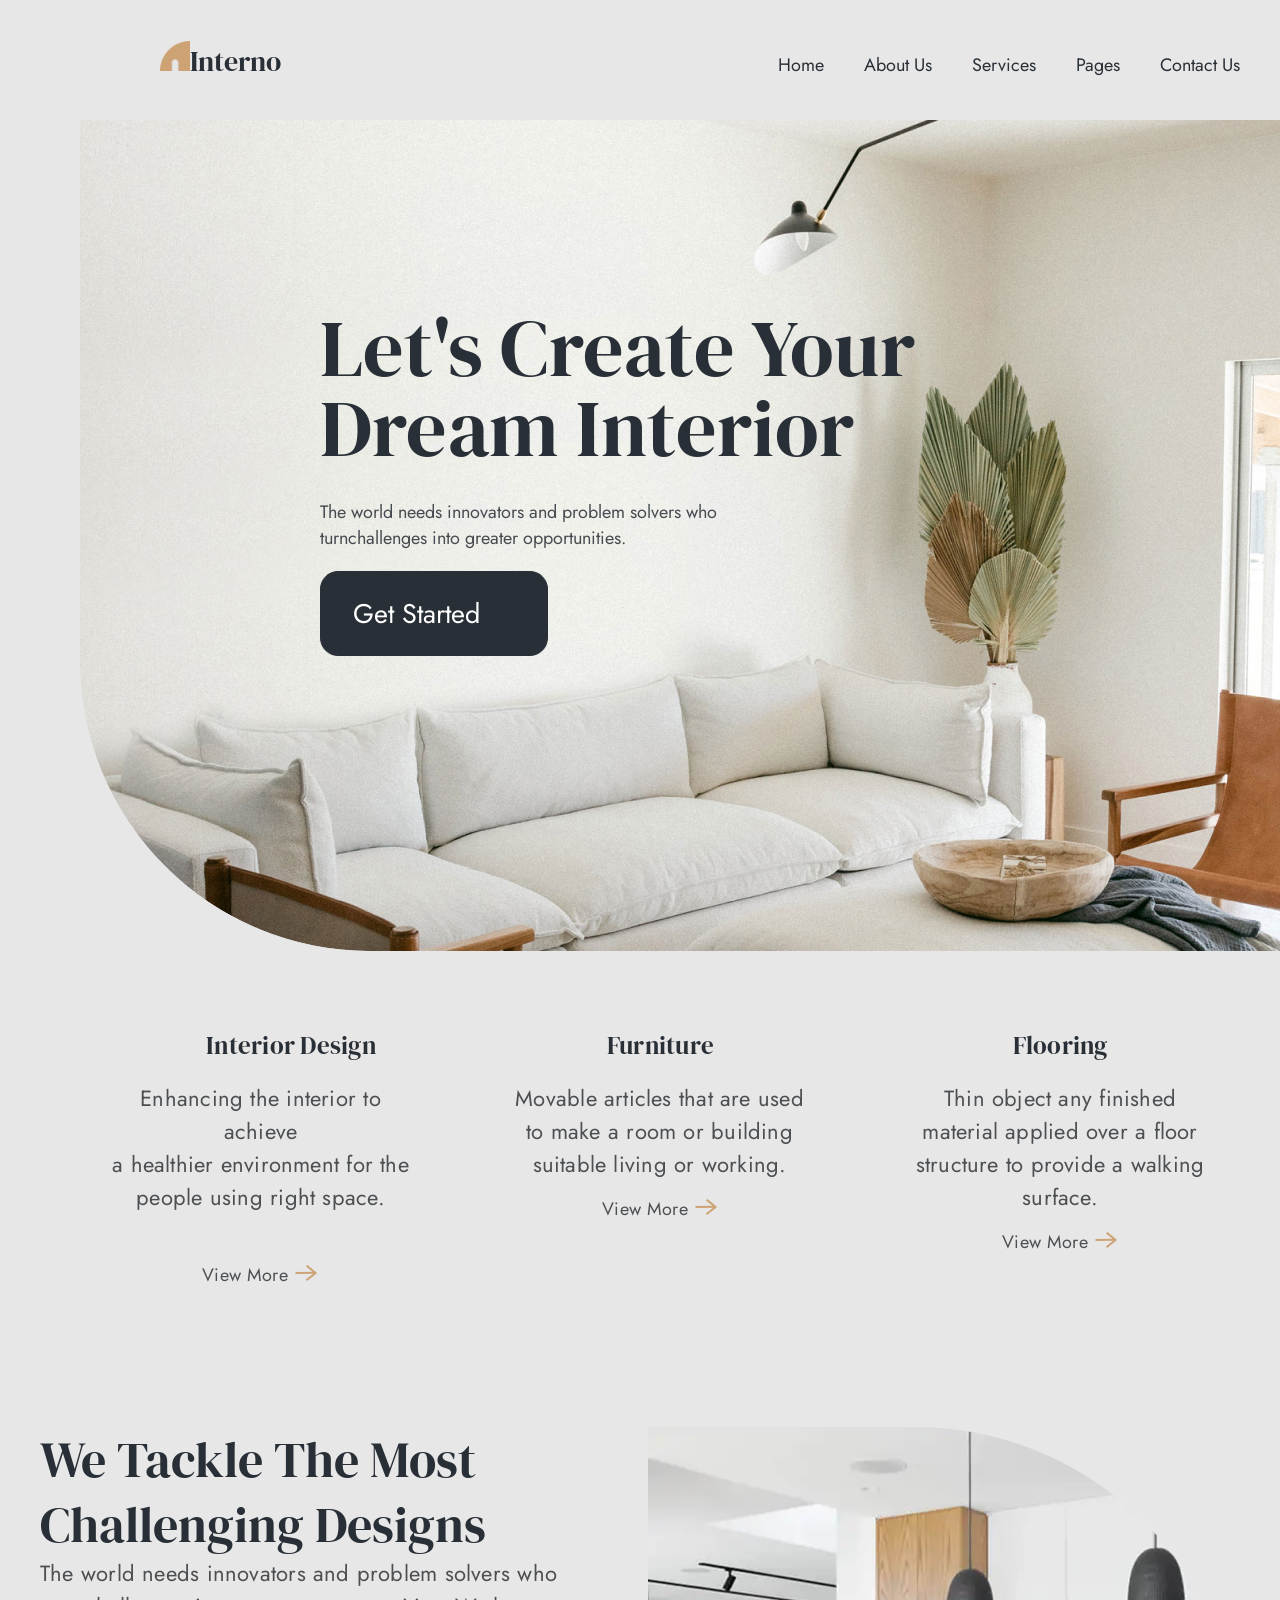
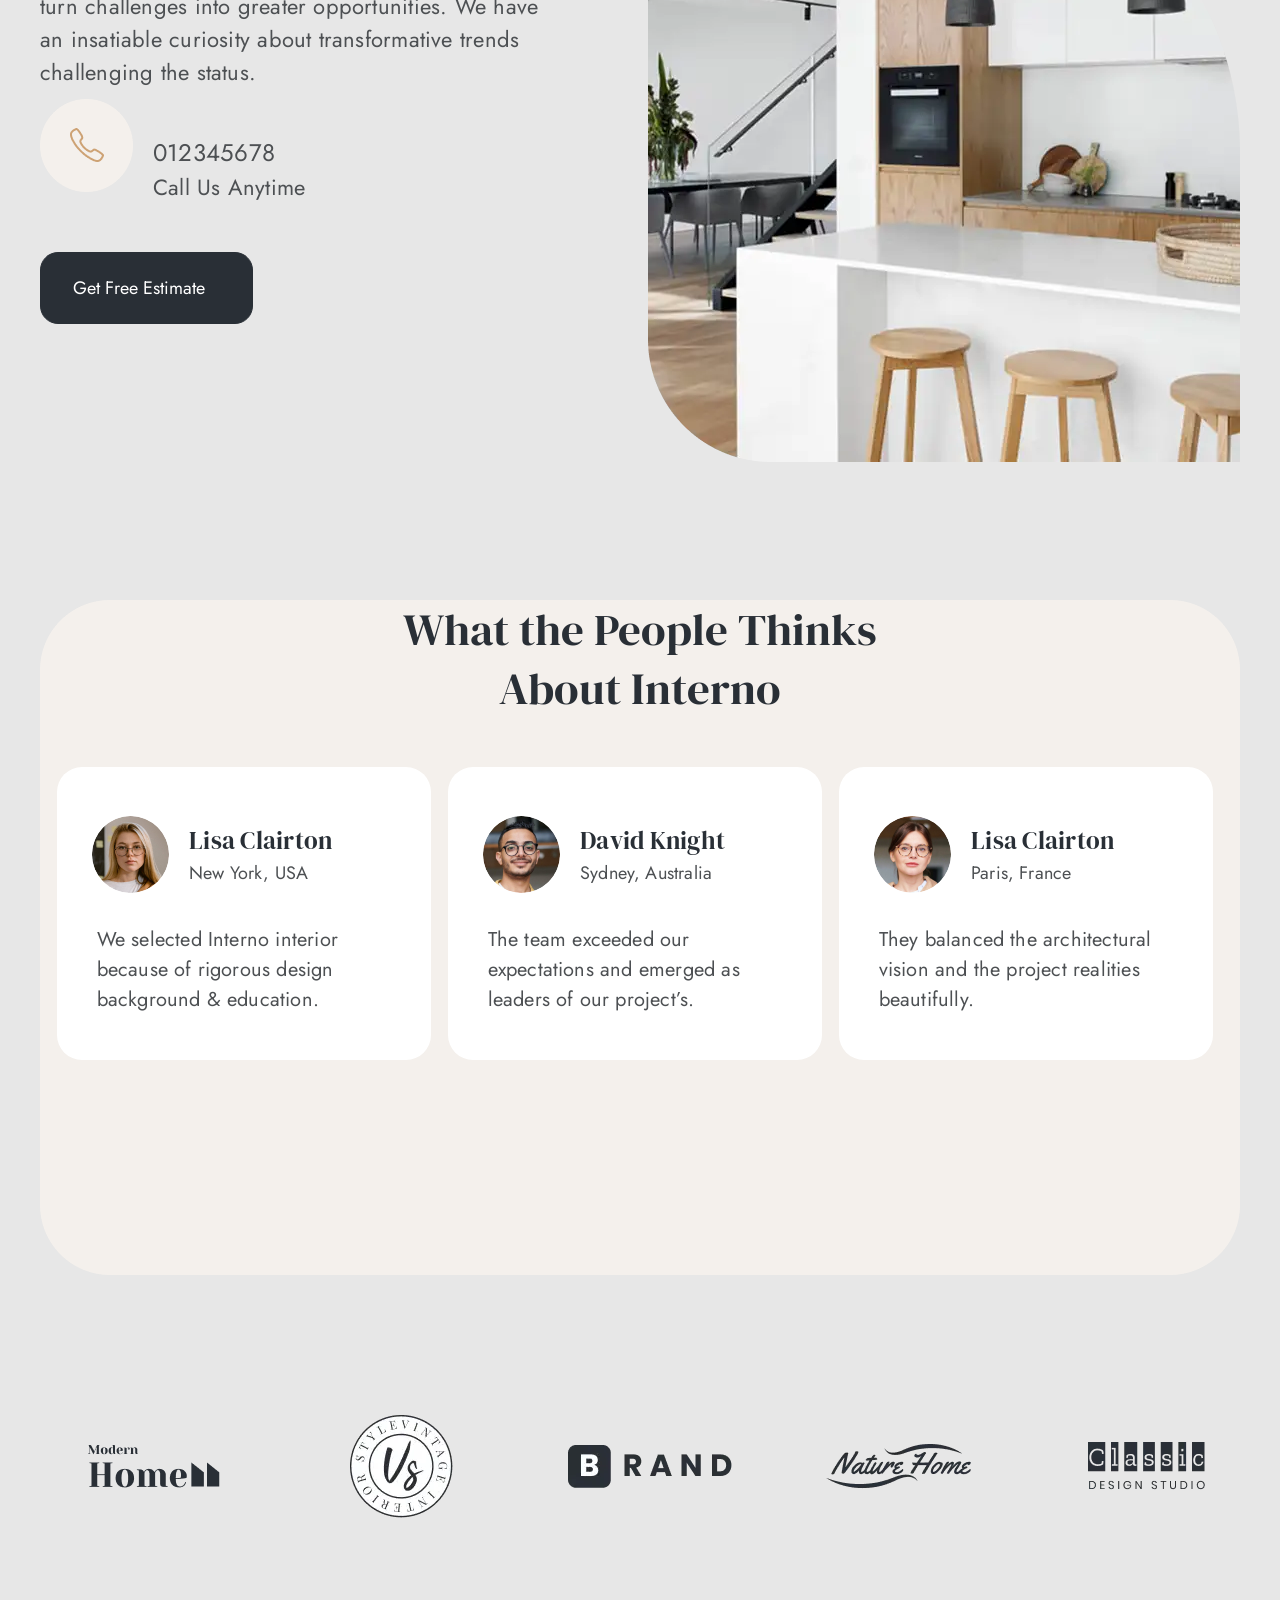
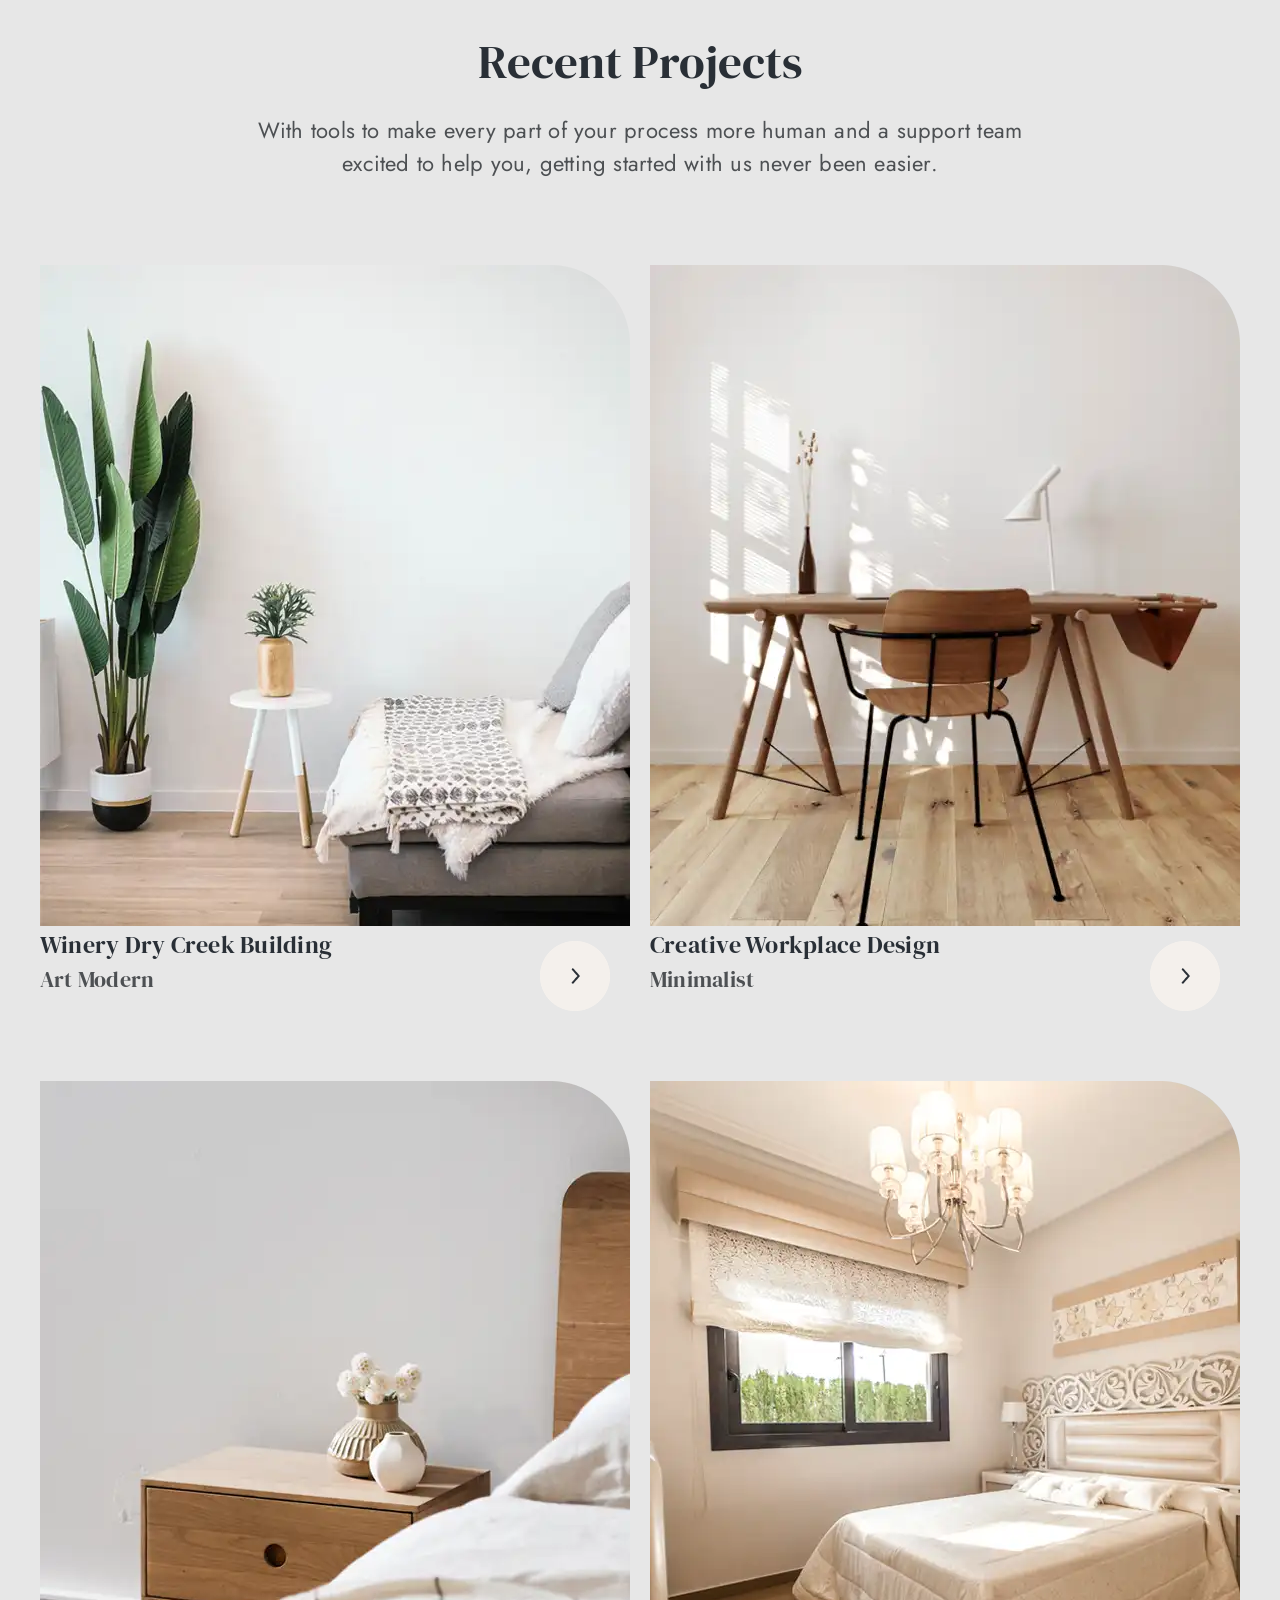
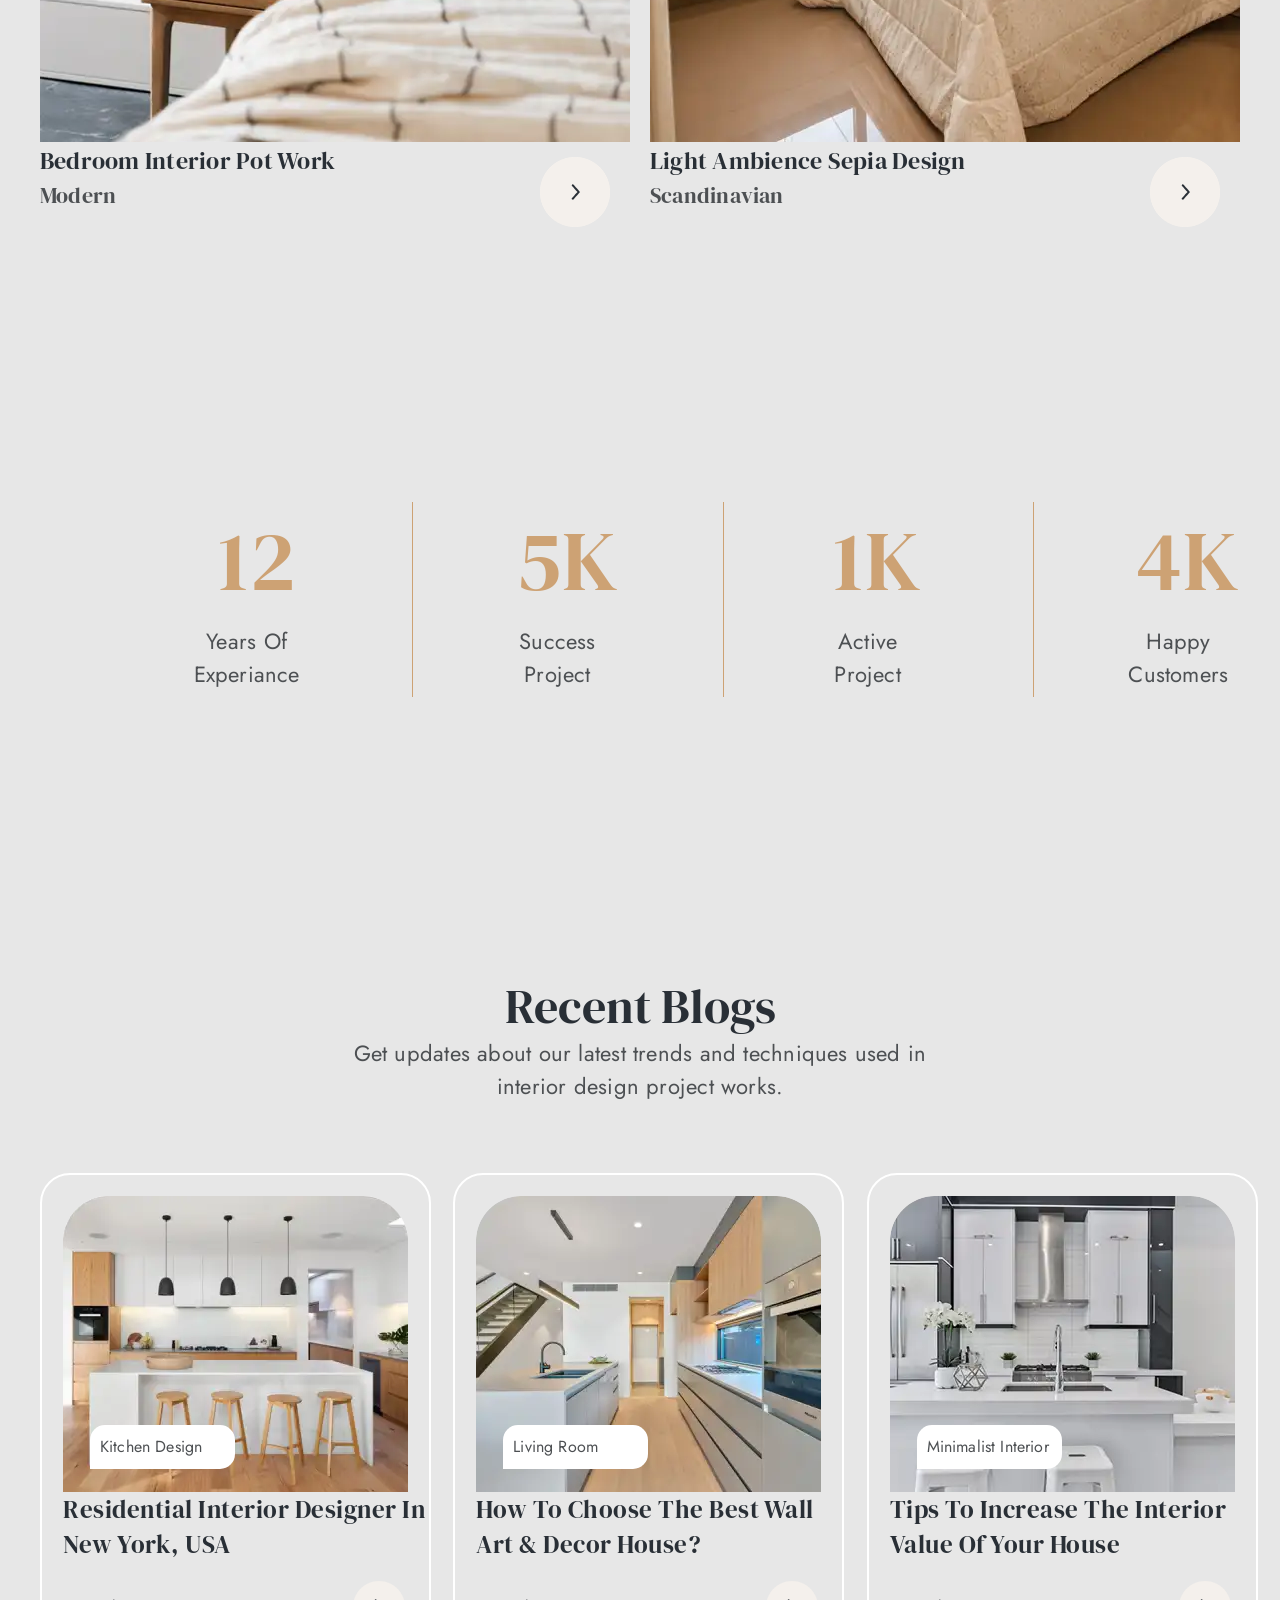
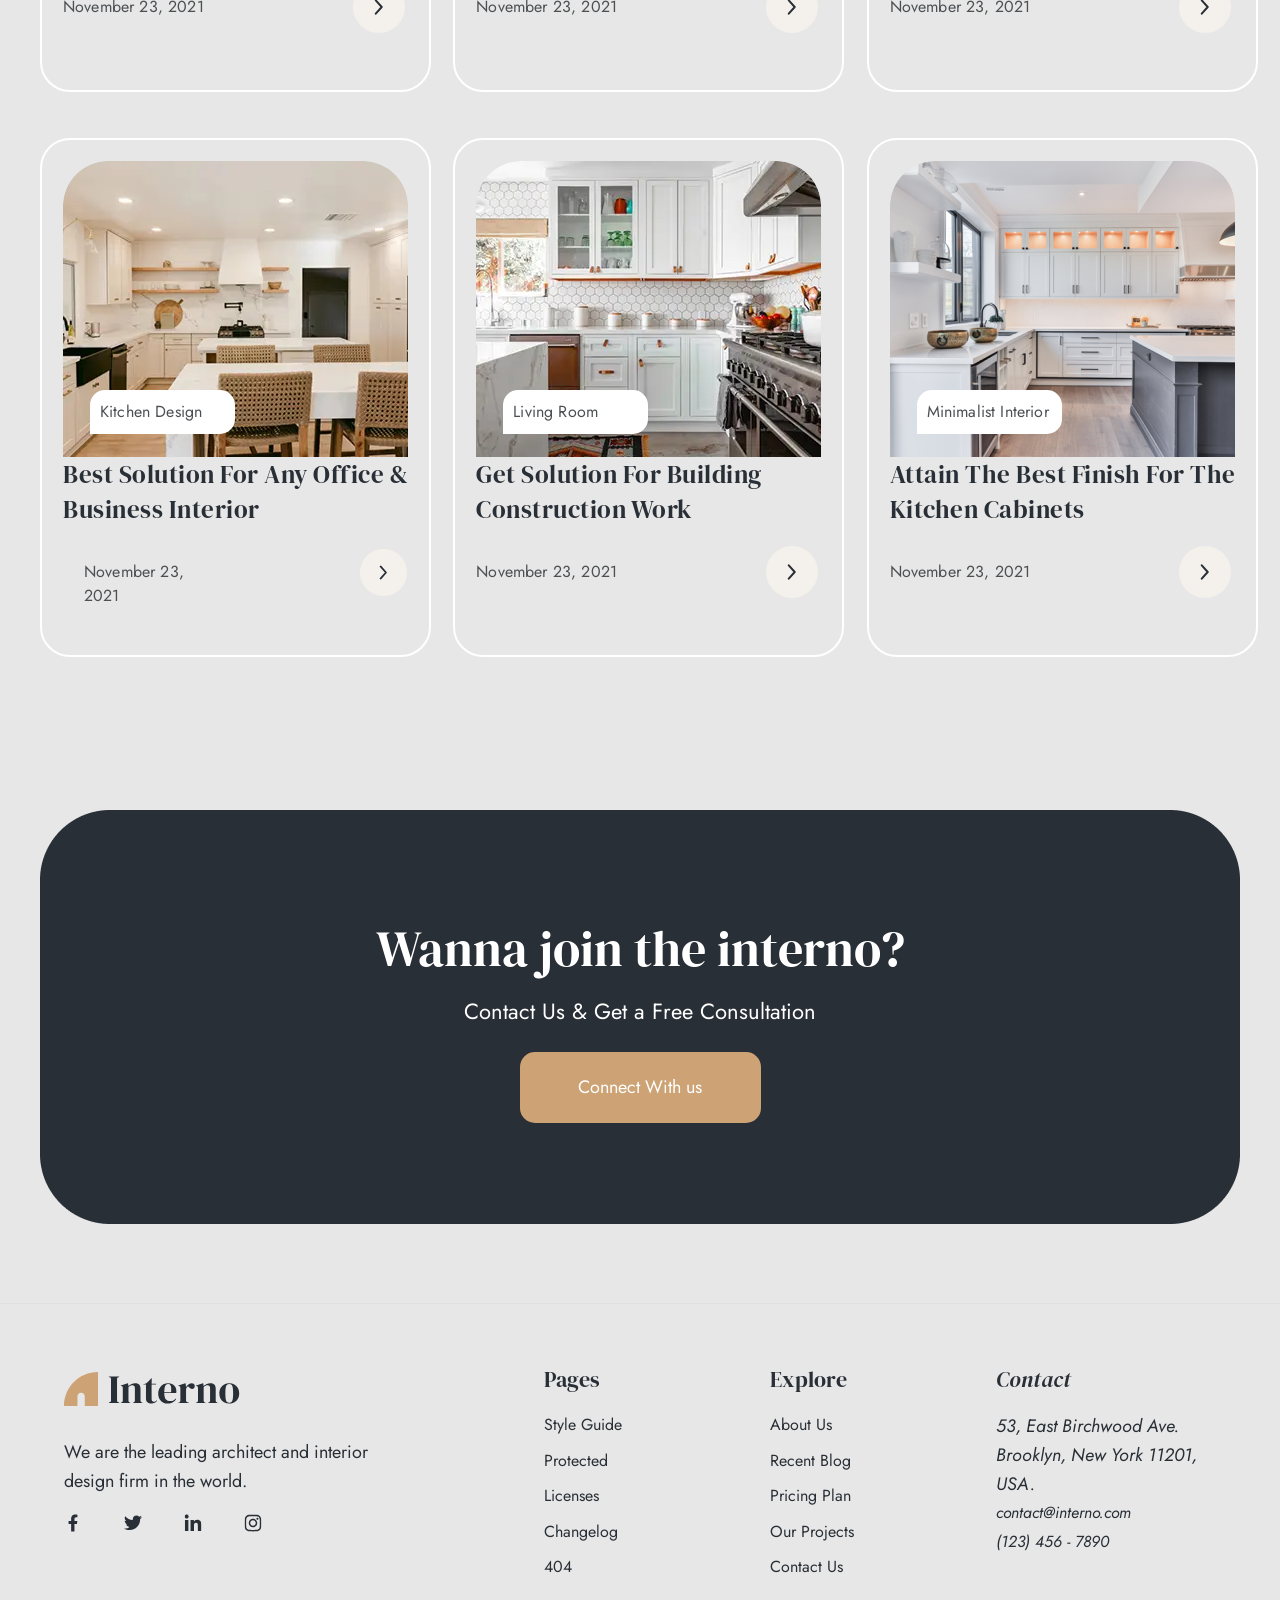
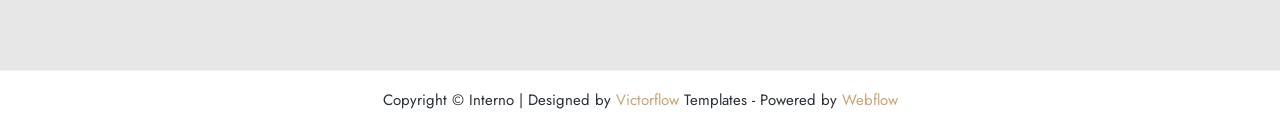
==== index.html @ 683ec1ab "ge" ====
<!DOCTYPE html>
<html lang="en">

<head>
    <meta charset="UTF-8">
    <meta name="viewport" content="width=device-width, initial-scale=1.0">
    <title>Document</title>
    <link rel="preconnect" href="https://fonts.googleapis.com">
    <link rel="preconnect" href="https://fonts.gstatic.com" crossorigin>
    <link
        href="https://fonts.googleapis.com/css2?family=DM+Serif+Display:ital@0;1&family=Inter:ital,opsz,wght@0,14..32,100..900;1,14..32,100..900&family=Jost:ital,wght@0,100..900;1,100..900&display=swap"
        rel="stylesheet">
    <link rel="stylesheet" href="./css/reset.css">
    <link rel="stylesheet" href="./css/style.css">
</head>

<body>
    <header class="header">
        <div class="container header-container">
            <div class="header-all">
                <a href="#" class="header-logo">Interno</a>
                <nav class="header-nav">
                    <a href="#">Home</a>
                    <a href="#">About Us</a>
                    <a href="#">Services</a>
                    <a href="#">Pages</a>
                    <a href="#">Contact Us</a>
                </nav>
            </div>
        </div>
    </header>
    <main class="main">
        <section class="section dream-section">
            <div class="container dream-container">
                <h1 class="dream-h1">Let's Create Your <br> Dream Interior</h1>
                <p class="dream-p">The world needs innovators and problem solvers who turnchallenges into greater
                    opportunities.</p>
                <div class="background-button">
                    <button class="dream-button" type="button">Get Started</button>
                </div>
            </div>
        </section>
        <section class="section info-section">
            <div class="container info-container">
                <ul class="info-ul">
                    <li class="info-li">
                        <div class="info-box">
                            <h2 class="info-h2">Interior Design</h2>
                            <p class="info-p">Enhancing the interior to achieve<br> a healthier environment for the
                                people
                                using right
                                space.</p>
                            <a class="info-a" href="">View More</a>
                        </div>
                    </li>
                    <li>
                        <div class="info-box">
                            <h2 class="info-h2 info-f">Furniture</h2>
                            <p class="info-p info-en">Movable articles that are used to make a room or building<br>
                                suitable
                                living or working.
                            </p>
                            <a class="info-a" href="">View More</a>
                        </div>
                    </li>
                    <li>
                        <div class="info-box">
                            <h2 class="info-h2 info-fl">Flooring</h2>
                            <p class="info-p info-th">Thin object any finished material applied over a floor structure
                                to
                                provide a walking surface.
                            </p>
                            <a class="info-a" href="">View More</a>
                        </div>
                    </li>
                </ul>
            </div>
        </section>
        <section class="section call-section">
            <div class="container call-container">
                <h3 class="call-h3">We Tackle The Most<br> Challenging Designs</h3>
                <p class="call-p">The world needs innovators and problem solvers who<br> turn challenges into greater
                    opportunities. We
                    have<br> an insatiable curiosity about transformative trends<br> challenging the status.</p>
                <div class="tel-div">
                    <img class="telefon" src="./fotos/phone.png" alt="">
                    <a class="call-a" href="tel:012345678">012345678</a>
                    <p class="call-call">Call Us Anytime</p>
                </div>
                <img class="call-img" src="./fotos/flors.webp" alt="">
                <div class="call-div">
                    <button class="call-button" type="button">Get Free Estimate</button>
                </div>
                <!-- Декор фото x2 -->

            </div>
        </section>
        <section class="section about-section">
            <div class="container about-container">
                <h4 class="about-h4">What the People Thinks <br>About Interno</h4>
                <div class="obertka">
                    <ul class="about-ul">
                        <li class="about-li">
                            <div class="about-father">
                                <img class="about-img" src="./fotos/lisa.png" alt="lisa" />
                                <div class="about-profile">
                                    <h2 class="about-h2">Lisa Clairton</h2>
                                    <p class="about-p">New York, USA</p>
                                </div>
                            </div>

                            <p class="about-pa">
                                We selected Interno interior because of rigorous design background &
                                education.
                            </p>
                        </li>
                        <li class="about-li">
                            <div class="about-father">
                                <img class="about-img" src="./fotos/david.png" alt="david">

                                <div class="about-profile">
                                    <h2 class="about-h2">David Knight</h2>
                                    <p class="about-p">Sydney, Australia</p>
                                </div>
                            </div>
                            <p class="about-pa">The team exceeded our expectations and emerged as leaders of our
                                project’s.</p>


                        </li>
                        <li class="about-li"  id="lisa">
                            <div class="about-father">
                                <img class="about-img" src="./fotos/clair.png" alt="lisa">

                                <div class="about-profile">
                                    <h2 class="about-h2">Lisa Clairton</h2>
                                    <p class="about-p">Paris, France</p>
                                </div>
                            </div>
                            <p class="about-pa">They balanced the architectural vision and the project realities
                                beautifully.</p>

                        </li>
                    </ul>
                </div>
            </div>
        </section>
        <section class="section gallary">
            <div class="container gallary-container">
                <img class="gallary-img" id="home" src="./fotos/home.webp" alt="home">
                <img class="gallary-img" id="stylesheet" src="./fotos/stylevintage.webp" alt="stylesheet">
                <img class="gallary-img" id="brand" src="./fotos/brand.webp" alt="brand">
                <img class="gallary-img" id="naturehome" src="./fotos/naturehome.webp" alt="naturehome">
                <img class="gallary-img" id="clasicdesing" src="./fotos/clasicdesing.webp" alt="clasicdesing">
            </div>
        </section>
        <section class="section foto-section">
            <div class="container foto-container">
                <h6 class="foto-h6">Recent Projects</h6>
                <p class="foto-p">With tools to make every part of your process more human and a support team<br>excited
                    to help you,
                    getting started with us never been easier.</p>
                <ul class="foto-ul">
                    <li class="foto-li">
                        <img class="foto-sofa" id="foto-img" src="./fotos/sofa.webp" alt="sofa">
                        <div class="foto-ele">
                            <h4 class="foto-h4">Winery Dry Creek Building</h4>
                            <p class="foto-pe">Art Modern</p>
                            <a class="foto-a" href=""><img src="./fotos/ste.png" alt=""></a>
                        </div>
                    </li>
                    <li class="foto-li">
                        <img class="foto-table" src="./fotos/table.webp" alt="table">
                        <div class="foto-ele">
                            <h4 class="foto-h4">Creative Workplace Design</h4>
                            <p class="foto-pe">Minimalist</p>
                            <a class="foto-a" href=""><img src="./fotos/ste.png" alt=""></a>
                        </div>
                    </li>
                    <li class="foto-li">
                        <img class="foto-bad" id="foto-bad" src="./fotos/bad.webp" alt="bad">
                        <div class="foto-ele">
                            <h4 class="foto-h4">Bedroom Interior Pot Work</h4>
                            <p class="foto-pe">Modern</p>
                            <a class="foto-a" href=""><img src="./fotos/ste.png" alt=""></a>
                        </div>
                    </li>
                    <li class="foto-li">
                        <img class="foto-wind" id="foto-wind" src="./fotos/wind.webp" alt="wind">
                        <div class="foto-ele">
                            <h4 class="foto-h4">Light Ambience Sepia Design</h4>
                            <p class="foto-pe">Scandinavian</p>
                            <a class="foto-a" href=""><img src="./fotos/ste.png" alt=""></a>
                        </div>
                    </li>
                </ul>
            </div>
        </section>
        <section class="section years-section">
            <div class="container years-container">
                <div class="stat-item" id="one">
                    <h5 class="years-h5">12</h5>
                    <p id="years1" class="years-p">Years Of Experiance</p>
                </div>
                <img class="vertik" src="./fotos/vertik.png" alt="">

                <div class="stat-item">
                    <h5 class="years-h5">5K</h5>
                    <p id="years2" class="years-p">Success Project</p>
                </div>
                <img class="vertik" src="./fotos/vertik.png" alt="">

                <div class="stat-item">
                    <h5 class="years-h5">1K</h5>
                    <p id="years3" class="years-p">Active Project</p>
                </div>
                <img class="vertik" src="./fotos/vertik.png" alt="">

                <div class="stat-item" id="last">
                    <h5 class="years-h5">4K</h5>
                    <p id="years4" class="years-p">Happy Customers</p>
                </div>
            </div>
        </section>
        <section class="section exth-section">
            <div class="container exth-container">
                <h5 class="exth-h5">Recent Blogs</h5>
                <p class="exth-p">Get updates about our latest trends and techniques used in <br>interior design
                    project works.</p>
                <ul class="exth-ul">
                    <li class="exth-li">
                        <img class="exth-img" src="./fotos/sitaps.webp" alt="sitaps">
                        <p class="exth-pa">Kitchen Design</p>
                        <h2 class="exth-h2">Residential Interior Designer In New York, USA</h2>
                        <div class="exth-div ">
                            <p class="exth-paa">November 23, 2021</p>
                            <button class="exth-button" type="button"><img src="./fotos/knopka.svg" alt=""></button>
                        </div>
                    </li>
                    <li class="exth-li">
                        <img class="exth-img" src="./fotos/room.webp" alt="room">
                        <p class="exth-pa">Living Room</p>
                        <h2 class="exth-h2">How To Choose The Best Wall Art & Decor House?</h2>
                        <div class="exth-div">
                            <p class="exth-paa">November 23, 2021</p>
                            <button class="exth-button" type="button"><img src="./fotos/knopka.svg" alt=""></button>
                        </div>
                    </li>
                    <li class="exth-li">
                        <img class="exth-img" src="./fotos/kitchen.webp" alt="kitchen">
                        <p class="exth-pa">Minimalist Interior</p>
                        <h2 class="exth-h2">Tips To Increase The Interior Value Of Your House</h2>
                        <div class="exth-div">
                            <p class="exth-paa">November 23, 2021</p>
                            <button class="exth-button" type="button"><img src="./fotos/knopka.svg" alt=""></button>
                        </div>
                    </li>
                    <li class="exth-li">
                        <img class="exth-img" src="./fotos/bestsol.webp" alt="bestsol">
                        <p class="exth-pa">Kitchen Design</p>
                        <h2 class="exth-h2">Best Solution For Any Office & Business Interior</h2>
                        <div class="exth-div">
                            <div class="exth-div">
                                <p class="exth-paa">November 23, 2021</p>
                                <button class="exth-button" type="button"><img src="./fotos/knopka.svg" alt=""></button>
                            </div>
                    </li>
                    <li class="exth-li">
                        <img class="exth-img" src="./fotos/matroshka.webp" alt="matroshka">
                        <p class="exth-pa">Living Room</p>
                        <h2 class="exth-h2">Get Solution For Building Construction Work</h2>
                        <div class="exth-div">
                            <p class="exth-paa">November 23, 2021</p>
                            <button class="exth-button" type="button"><img src="./fotos/knopka.svg" alt=""></button>
                        </div>
                    </li>
                    <li class="exth-li">
                        <img class="exth-img" src="./fotos/auain.png" alt="auain">
                        <p class="exth-pa">Minimalist Interior</p>
                        <h2 class="exth-h2">Attain The Best Finish For The Kitchen Cabinets</h2>
                        <div class="exth-div">
                            <p class="exth-paa">November 23, 2021</p>
                            <button class="exth-button" type="button"><img src="./fotos/knopka.svg" alt=""></button>
                        </div>
                    </li>
                </ul>
            </div>
        </section>
        <section class="section connect-section">
            <div class="container connect-container">
                <h4 class="connect-h4">Wanna join the interno?</h4>
                <p class="connect-p">Contact Us & Get a Free Consultation</p>
                <button class="connect-button" type="button">Connect With us</button>
            </div>
        </section>
    </main>
    <footer class="footer">
        <div class="footer__container">
            <div class="footer__brand">
                <a class="footer__logo" href="#" aria-label="Interno home">

                    <svg width="177" height="50" viewBox="0 0 177 50" fill="none" xmlns="http://www.w3.org/2000/svg">
                        <path
                            d="M44.88 39.0001V38.6001L45.68 38.2801C46.2133 38.0934 46.56 37.8401 46.72 37.5201C46.9067 37.2001 47 36.7734 47 36.2401V15.3601C47 14.8268 46.92 14.4001 46.76 14.0801C46.6 13.7601 46.24 13.5068 45.68 13.3201L44.88 13.0001V12.6001H55.16V13.0001L54.36 13.3201C53.8267 13.5068 53.4667 13.7601 53.28 14.0801C53.12 14.4001 53.04 14.8268 53.04 15.3601V36.2401C53.04 36.7734 53.12 37.2001 53.28 37.5201C53.4667 37.8134 53.8267 38.0668 54.36 38.2801L55.16 38.6001V39.0001H44.88ZM56.8313 39.0001V38.6001L57.3913 38.4401C58.3246 38.1734 58.7913 37.5201 58.7913 36.4801V23.9601C58.7913 23.3734 58.6979 22.9468 58.5113 22.6801C58.3246 22.3868 57.9646 22.1868 57.4313 22.0801L56.8313 21.9201V21.5201L63.6713 19.2001L64.0713 19.6001L64.3913 22.0001C65.3246 21.1734 66.3779 20.4934 67.5513 19.9601C68.7246 19.4268 69.8846 19.1601 71.0313 19.1601C72.7913 19.1601 74.1379 19.6401 75.0713 20.6001C76.0313 21.5601 76.5113 23.0268 76.5113 25.0001V36.5201C76.5113 37.5601 77.0179 38.2134 78.0313 38.4801L78.3913 38.6001V39.0001H68.9513V38.6001L69.4713 38.4401C70.4046 38.1468 70.8713 37.4934 70.8713 36.4801V23.7201C70.8713 22.0134 70.0179 21.1601 68.3113 21.1601C67.1379 21.1601 65.8579 21.7468 64.4713 22.9201V36.5201C64.4713 37.5601 64.9379 38.2134 65.8713 38.4801L66.2313 38.6001V39.0001H56.8313ZM87.3609 39.6001C85.6543 39.6001 84.3209 39.1734 83.3609 38.3201C82.4276 37.4668 81.9609 36.1068 81.9609 34.2401V20.5601H79.2009V20.1601L80.1609 20.0001C80.9876 19.8134 81.6943 19.5468 82.2809 19.2001C82.8943 18.8534 83.4943 18.3868 84.0809 17.8001L87.3609 14.1601H87.7609L87.6409 19.7601H92.1209V20.5601H87.6009V34.9601C87.6009 35.8934 87.8009 36.6001 88.2009 37.0801C88.6276 37.5601 89.1609 37.8001 89.8009 37.8001C90.3609 37.8001 90.8543 37.6668 91.2809 37.4001C91.7076 37.1068 92.1343 36.7201 92.5609 36.2401L92.9609 36.6401C92.4276 37.5468 91.6943 38.2668 90.7609 38.8001C89.8276 39.3334 88.6943 39.6001 87.3609 39.6001ZM104.137 19.1601C105.87 19.1601 107.35 19.5201 108.577 20.2401C109.804 20.9334 110.737 21.8934 111.377 23.1201C112.044 24.3201 112.377 25.6934 112.377 27.2401C112.377 27.5334 112.364 27.8401 112.337 28.1601C112.31 28.4534 112.257 28.7201 112.177 28.9601H100.257C100.284 31.8401 100.79 33.9201 101.777 35.2001C102.79 36.4534 104.284 37.0801 106.257 37.0801C107.59 37.0801 108.67 36.8668 109.497 36.4401C110.324 36.0134 111.097 35.3868 111.817 34.5601L112.217 34.9201C111.39 36.3868 110.284 37.5334 108.897 38.3601C107.537 39.1868 105.897 39.6001 103.977 39.6001C102.084 39.6001 100.404 39.2001 98.9369 38.4001C97.4702 37.5734 96.3235 36.4001 95.4969 34.8801C94.6702 33.3601 94.2569 31.5468 94.2569 29.4401C94.2569 27.2534 94.7369 25.4001 95.6969 23.8801C96.6569 22.3334 97.8835 21.1601 99.3769 20.3601C100.897 19.5601 102.484 19.1601 104.137 19.1601ZM104.017 19.9601C103.244 19.9601 102.577 20.2001 102.017 20.6801C101.484 21.1334 101.057 21.9601 100.737 23.1601C100.444 24.3334 100.284 26.0001 100.257 28.1601H107.097C107.364 25.2534 107.257 23.1601 106.777 21.8801C106.297 20.6001 105.377 19.9601 104.017 19.9601ZM114.37 39.0001V38.6001L114.97 38.4401C115.504 38.2801 115.864 38.0401 116.05 37.7201C116.264 37.4001 116.37 36.9868 116.37 36.4801V23.9601C116.37 23.3734 116.264 22.9468 116.05 22.6801C115.864 22.3868 115.504 22.1868 114.97 22.0801L114.37 21.9201V21.5201L121.25 19.2001L121.65 19.6001L122.01 23.0401V23.3601C122.384 22.6134 122.864 21.9334 123.45 21.3201C124.064 20.6801 124.73 20.1601 125.45 19.7601C126.197 19.3601 126.93 19.1601 127.65 19.1601C128.664 19.1601 129.437 19.4401 129.97 20.0001C130.504 20.5601 130.77 21.2668 130.77 22.1201C130.77 23.0268 130.504 23.7334 129.97 24.2401C129.464 24.7201 128.85 24.9601 128.13 24.9601C127.01 24.9601 126.024 24.4001 125.17 23.2801L125.09 23.2001C124.824 22.8268 124.517 22.6268 124.17 22.6001C123.824 22.5468 123.504 22.7068 123.21 23.0801C122.944 23.3201 122.717 23.6134 122.53 23.9601C122.37 24.2801 122.21 24.6534 122.05 25.0801V36.2401C122.05 37.3068 122.517 37.9734 123.45 38.2401L124.73 38.6001V39.0001H114.37ZM132.027 39.0001V38.6001L132.587 38.4401C133.52 38.1734 133.987 37.5201 133.987 36.4801V23.9601C133.987 23.3734 133.893 22.9468 133.707 22.6801C133.52 22.3868 133.16 22.1868 132.627 22.0801L132.027 21.9201V21.5201L138.867 19.2001L139.267 19.6001L139.587 22.0001C140.52 21.1734 141.573 20.4934 142.747 19.9601C143.92 19.4268 145.08 19.1601 146.227 19.1601C147.987 19.1601 149.333 19.6401 150.267 20.6001C151.227 21.5601 151.707 23.0268 151.707 25.0001V36.5201C151.707 37.5601 152.213 38.2134 153.227 38.4801L153.587 38.6001V39.0001H144.147V38.6001L144.667 38.4401C145.6 38.1468 146.067 37.4934 146.067 36.4801V23.7201C146.067 22.0134 145.213 21.1601 143.507 21.1601C142.333 21.1601 141.053 21.7468 139.667 22.9201V36.5201C139.667 37.5601 140.133 38.2134 141.067 38.4801L141.427 38.6001V39.0001H132.027ZM165.272 39.6001C163.245 39.6001 161.485 39.1868 159.992 38.3601C158.498 37.5068 157.338 36.3068 156.512 34.7601C155.712 33.2134 155.312 31.4001 155.312 29.3201C155.312 27.2401 155.738 25.4401 156.592 23.9201C157.472 22.4001 158.658 21.2268 160.152 20.4001C161.672 19.5734 163.378 19.1601 165.272 19.1601C167.165 19.1601 168.858 19.5734 170.352 20.4001C171.845 21.2001 173.018 22.3601 173.872 23.8801C174.752 25.4001 175.192 27.2134 175.192 29.3201C175.192 31.4268 174.778 33.2534 173.952 34.8001C173.152 36.3201 172.005 37.5068 170.512 38.3601C169.045 39.1868 167.298 39.6001 165.272 39.6001ZM165.272 38.8001C166.205 38.8001 166.952 38.5334 167.512 38.0001C168.072 37.4668 168.472 36.5201 168.712 35.1601C168.978 33.8001 169.112 31.8801 169.112 29.4001C169.112 26.8934 168.978 24.9601 168.712 23.6001C168.472 22.2401 168.072 21.2934 167.512 20.7601C166.952 20.2268 166.205 19.9601 165.272 19.9601C164.338 19.9601 163.578 20.2268 162.992 20.7601C162.432 21.2934 162.018 22.2401 161.752 23.6001C161.512 24.9601 161.392 26.8934 161.392 29.4001C161.392 31.8801 161.512 33.8001 161.752 35.1601C162.018 36.5201 162.432 37.4668 162.992 38.0001C163.578 38.5334 164.338 38.8001 165.272 38.8001Z"
                            fill="#292F36" />
                        <path
                            d="M0 42.0003H13.4588V32.499C13.4588 30.4853 15.0898 28.8543 17.1035 28.8543C19.1172 28.8543 20.7482 30.4853 20.7482 32.499V42.0003H33.9975V8C15.2211 8 0 23.2211 0 42.0003Z"
                            fill="#CDA274" />
                    </svg>
                </a>

                <p class="footer-p">We are the leading architect and interior design firm in the world.</p>

                <div class="footer__social" aria-hidden="true">
                    <a class="social-link" href="https://www.facebook.com/?locale=tr_TR" aria-label="facebook">
                        <svg width="10" height="19" viewBox="0 0 10 19" fill="none" xmlns="http://www.w3.org/2000/svg">
                            <g clip-path="url(#clip0_2_397)">
                                <path
                                    d="M9.18359 10.5469L9.67578 7.3125H6.54688V5.20313C6.54688 4.28907 6.96875 3.44532 8.375 3.44532H9.81641V0.667969C9.81641 0.667969 8.51562 0.421875 7.28516 0.421875C4.71875 0.421875 3.03125 2.00391 3.03125 4.81641V7.3125H0.148438V10.5469H3.03125V18.4219H6.54688V10.5469H9.18359Z"
                                    fill="#292F36" />
                            </g>
                            <defs>
                                <clipPath id="clip0_2_397">
                                    <rect width="10" height="19" fill="white" />
                                </clipPath>
                            </defs>
                        </svg>
                    </a>
                    <a class="social-link" href="https://x.com/?lang=tr" aria-label="twitter">
                        <svg width="18" height="15" viewBox="0 0 18 15" fill="none" xmlns="http://www.w3.org/2000/svg">
                            <path
                                d="M16.1367 3.6211C16.8398 3.09376 17.4727 2.46093 17.9648 1.72265C17.332 2.0039 16.5938 2.21485 15.8555 2.28516C16.6289 1.82812 17.1914 1.12501 17.4727 0.246094C16.7695 0.667969 15.9609 0.984375 15.1523 1.16015C14.4492 0.421875 13.5 0 12.4453 0C10.4062 0 8.75391 1.65234 8.75391 3.69141C8.75391 3.97266 8.78906 4.25391 8.85938 4.53516C5.80078 4.35938 3.05859 2.88281 1.23047 0.667969C0.914062 1.19532 0.738281 1.82812 0.738281 2.53126C0.738281 3.79688 1.37109 4.92188 2.39062 5.58985C1.79297 5.55469 1.19531 5.41406 0.703125 5.13281V5.16796C0.703125 6.96093 1.96875 8.4375 3.65625 8.78906C3.375 8.85937 3.02344 8.92968 2.70703 8.92968C2.46094 8.92968 2.25 8.89454 2.00391 8.85938C2.46094 10.3359 3.83203 11.3906 5.44922 11.4258C4.18359 12.4101 2.60156 13.0078 0.878906 13.0078C0.5625 13.0078 0.28125 12.9726 0 12.9375C1.61719 13.9922 3.55078 14.5898 5.66016 14.5898C12.4453 14.5898 16.1367 9.00001 16.1367 4.11329C16.1367 3.93751 16.1367 3.79688 16.1367 3.6211Z"
                                fill="#292F36" />
                        </svg>
                    </a>
                    <a class="social-link" href="https://instant.pxcode.io/" aria-label="linkedin">
                        <svg width="16" height="17" viewBox="0 0 16 17" fill="none" xmlns="http://www.w3.org/2000/svg">
                            <g clip-path="url(#clip0_2_401)">
                                <path
                                    d="M3.64062 16.1719V5.66016H0.371094V16.1719H3.64062ZM1.98828 4.25391C3.04297 4.25391 3.88672 3.375 3.88672 2.32032C3.88672 1.30079 3.04297 0.457031 1.98828 0.457031C0.96875 0.457031 0.125 1.30079 0.125 2.32032C0.125 3.375 0.96875 4.25391 1.98828 4.25391ZM15.8398 16.1719H15.875V10.4063C15.875 7.59375 15.2422 5.41407 11.9375 5.41407C10.3555 5.41407 9.30078 6.29297 8.84375 7.10157H8.80859V5.66016H5.67969V16.1719H8.94922V10.9688C8.94922 9.59766 9.19531 8.29688 10.8828 8.29688C12.5703 8.29688 12.6055 9.84375 12.6055 11.0743V16.1719H15.8398Z"
                                    fill="#292F36" />
                            </g>
                            <defs>
                                <clipPath id="clip0_2_401">
                                    <rect width="16" height="17" fill="white" />
                                </clipPath>
                            </defs>
                        </svg>
                    </a>
                    <a class="social-link" href="https://www.instagram.com/" aria-label="instagram">
                        <svg width="17" height="18" viewBox="0 0 17 18" fill="none" xmlns="http://www.w3.org/2000/svg">
                            <g clip-path="url(#clip0_2_403)">
                                <path
                                    d="M8.5 4.7793C6.125 4.7793 4.23242 6.70899 4.23242 9.04688C4.23242 11.4219 6.125 13.3145 8.5 13.3145C10.8379 13.3145 12.7676 11.4219 12.7676 9.04688C12.7676 6.70899 10.8379 4.7793 8.5 4.7793ZM8.5 11.8301C6.97852 11.8301 5.7168 10.6055 5.7168 9.04688C5.7168 7.52539 6.94141 6.30079 8.5 6.30079C10.0215 6.30079 11.2461 7.52539 11.2461 9.04688C11.2461 10.6055 10.0215 11.8301 8.5 11.8301ZM13.918 4.63086C13.918 4.07422 13.4727 3.62891 12.916 3.62891C12.3594 3.62891 11.9141 4.07422 11.9141 4.63086C11.9141 5.1875 12.3594 5.63282 12.916 5.63282C13.4727 5.63282 13.918 5.1875 13.918 4.63086ZM16.7383 5.63282C16.6641 4.29688 16.3672 3.10938 15.4023 2.14454C14.4375 1.17969 13.25 0.882813 11.9141 0.808594C10.541 0.734375 6.42188 0.734375 5.04883 0.808594C3.71289 0.882813 2.5625 1.17969 1.56055 2.14454C0.595703 3.10938 0.298828 4.29688 0.224609 5.63282C0.150391 7.00586 0.150391 11.125 0.224609 12.4981C0.298828 13.834 0.595703 14.9844 1.56055 15.9864C2.5625 16.9512 3.71289 17.2481 5.04883 17.3223C6.42188 17.3965 10.541 17.3965 11.9141 17.3223C13.25 17.2481 14.4375 16.9512 15.4023 15.9864C16.3672 14.9844 16.6641 13.834 16.7383 12.4981C16.8125 11.125 16.8125 7.00586 16.7383 5.63282ZM14.957 13.9454C14.6973 14.6875 14.1035 15.2442 13.3984 15.5411C12.2852 15.9864 9.6875 15.875 8.5 15.875C7.27539 15.875 4.67773 15.9864 3.60156 15.5411C2.85938 15.2442 2.30273 14.6875 2.00586 13.9454C1.56055 12.8692 1.67188 10.2715 1.67188 9.04688C1.67188 7.85938 1.56055 5.26172 2.00586 4.14844C2.30273 3.44336 2.85938 2.88672 3.60156 2.58985C4.67773 2.14454 7.27539 2.25586 8.5 2.25586C9.6875 2.25586 12.2852 2.14454 13.3984 2.58985C14.1035 2.84961 14.6602 3.44336 14.957 4.14844C15.4023 5.26172 15.291 7.85938 15.291 9.04688C15.291 10.2715 15.4023 12.8692 14.957 13.9454Z"
                                    fill="#292F36" />
                            </g>
                            <defs>
                                <clipPath id="clip0_2_403">
                                    <rect width="17" height="18" fill="white" />
                                </clipPath>
                            </defs>
                        </svg>
                    </a>
                </div>
            </div>

            <nav class="footer__nav" aria-label="Footer navigation">
                <section class="footer-col">
                    <h3 class="footer-h3">Pages</h3>
                    <ul class="footer-list">
                        <li class="footer-li"><a class="footer-a" href="#">Style Guide</a></li>
                        <li class="footer-li"><a class="footer-a" href="#">Protected</a></li>
                        <li class="footer-li"><a class="footer-a" href="#">Licenses</a></li>
                        <li class="footer-li"><a class="footer-a" href="#">Changelog</a></li>
                        <li class="footer-li"><a class="footer-a" href="#">404</a></li>
                    </ul>
                </section>

                <section class="footer-col">
                    <h3 class="footer-h3">Explore</h3>
                    <ul class="footer-list">
                        <li class="footer-li"><a class="footer-a" href="#">About Us</a></li>
                        <li class="footer-li"><a class="footer-a" href="#">Recent Blog</a></li>
                        <li class="footer-li"><a class="footer-a" href="#">Pricing Plan</a></li>
                        <li class="footer-li"><a class="footer-a" href="#">Our Projects</a></li>
                        <li class="footer-li"><a class="footer-a" href="#">Contact Us</a></li>
                    </ul>
                </section>

                <address class="footer-col footer-col--contact">
                    <h3 class="footer-h3">Contact</h3>
                    <p class="footer-p">53, East Birchwood Ave.<br>
                        Brooklyn, New York 11201, USA.<br>
                        <a class="footer-a" href="mailto:contact@interno.com">contact@interno.com</a><br>
                        <a class="footer-a" href="tel:+11234567890">(123) 456 - 7890</a>
                    </p>
                </address>
            </nav>
        </div>

        <div class="footer__bottom">
            <p class="footer-bottom-text">Copyright © Interno | Designed by <span
                    style="color: #CDA274;">Victorflow</span> Templates - Powered by
                <span style="color: #CDA274;">Webflow</span>
            </p>
        </div>
    </footer>
</body>

</html>


</body>

</html>
---- css/style.css ----
body {
  margin: 0;
  font-family: "Jost", sans-serif;
  font-weight: 400;
  color: #292f36;
  background-color: #e7e7e7;
}

.section {
  background-color: #e7e7e7;
  display: flow-root; /* разрывает margin-collapse — основной фикс */
  /* fallback для старых браузеров (можно оставить): */
  overflow: auto;
}

.container {
  width: 1200px;
  height: 675px;
  margin: 0 auto;
  padding: 0 0px;
}

.header {
  padding-top: 38px;
  padding-bottom: 20px;
}

.header-container {
  height: 62px;
}

.header-all {
  width: 1200px;
  height: 62px;
  display: flex;
  justify-content: space-between;
  align-items: center;
  /* margin-top: 20px; */
}

.header-logo {
  font-family: "DM Serif Display", serif;
  font-size: 28px;
  font-weight: 400px;
  color: #292f36;
  text-decoration: none;
  margin-bottom: 12px;
  margin-left: 120px;
  margin-right: 120px;
  margin-bottom: 18px;
}

.header-logo::before {
  content: "";
  display: inline-block;
  width: 30px;
  height: 30px;
  background-image: url("../fotos/logo.webp");
  background-repeat: no-repeat;
  background-size: cover;
}

.header-nav {
  display: flex;
  gap: 40px;
}

.header-nav a {
  text-decoration: none;
  font-size: 18px;
  color: #292f36;
  margin-bottom: 20px;
  margin-top: 12px;
}

.header-nav a:hover {
  color: #cda274;
}

.dream-section {
  background-image: url("../fotos/fon.png");
  height: 800px;
  background-repeat: no-repeat;
  margin-left: 80px;
  border-radius: 0 0 0 290px;
  width: 1440px;
  height: 831px;
}

.dream-container {
  margin-bottom: 100px;
}

.dream-h1 {
  font-family: "DM Serif Display", sans-serif;
  font-size: 80px;
  font-weight: 400;
  margin: 0 0 12px;
  line-height: 1;
  letter-spacing: 0.22px;
  padding-left: 120px;
  padding-top: 188px;
}

.dream-p {
  font-size: 18px;
  max-width: 420px;
  margin: 0 0 20px;
  opacity: 0.85;
  padding-top: 19px;
  padding-left: 120px;
}

.background-button {
  border-radius: 23px;
  display: inline-block;
  margin-left: 120px;
}

.dream-button {
  background: transparent;
  color: #ffffff;
  padding-right: 67px;
  padding-top: 22px;
  padding-bottom: 22px;
  padding-left: 32px;
  font-size: 27px;
  border-radius: 18px;
  border: 1px solid #292f36;
  background-color: #292f36;
  cursor: pointer;
  font-family: "jost" sans-serif;
  font-weight: 106px;
}

.info-section {
  background-color: #e7e7e7;
}

#lisa {
  margin-right: 50px;
}

.info-container {
  width: 1200px;
  height: 395px;
  display: flex;
  justify-content: center;
  align-items: center;
  margin-bottom: 81px;
}

.info-ul {
  display: flex;
}

.info-box {
  text-align: center;
  width: 400px;
  height: 395px;
}

.info-h2 {
  font-family: "DM Serif Display", serif;
  font-weight: 400;
  font-size: 25px;
  line-height: 156%;
  letter-spacing: 0.01em;
  text-align: center;
  color: #292f36;
  padding-left: 113px;
  padding-right: 51px;
  padding-bottom: 17px;
  padding-top: 75px;
}

.info-f {
  padding-left: 145px;
  padding-right: 144px;
  padding-bottom: 17px;
  padding-top: 75px;
}

.info-fl {
  padding-left: 151px;
  padding-right: 151px;
  padding-bottom: 17px;
  padding-top: 75px;
}

.info-p {
  font-family: "Jost", sans-serif;
  font-weight: 400;
  font-size: 22px;
  line-height: 150%;
  letter-spacing: 0.01em;
  text-align: center;
  color: #4d5053;
  padding-right: 41px;
  padding-left: 42px;
  padding-bottom: 48px;
}

.info-en {
  padding-right: 52px;
  padding-left: 51px;
  padding-bottom: 15px;
}

.info-th {
  padding-right: 52px;
  padding-left: 52px;
  padding-bottom: 15px;
  max-width: 300px;
}

.info-a {
  font-family: "Jost", sans-serif;
  font-weight: 400;
  font-size: 18px;
  line-height: 150%;
  letter-spacing: 0.02em;
  color: #4d5053;
}

.info-a::after {
  content: url(../fotos/fullstrela.svg);
  margin-left: 6px;
}

.call-section {
  display: flex;
}

.call-container {
  position: relative;
  margin-bottom: 139px;
  height: 634px;
}

.call-h3 {
  font-family: "DM Serif Display", sans-serif;
  font-weight: 400;
  font-size: 50px;
  line-height: 130%;
  letter-spacing: 0em;
  color: #292f36;
}

.call-p {
  font-family: "Jost", sans-serif;
  font-weight: 400;
  font-size: 22px;
  line-height: 150%;
  letter-spacing: 0.01em;
  color: #4d5053;
}

.call-a {
  font-weight: 138px;
  color: #4d5053;
  display: inline-block;
  font-family: "Jost", sans-serif;
  font-weight: 400;
  font-size: 24px;
  line-height: 150%;
  letter-spacing: 0.01em;
  color: #4d5053;
  margin-left: 113px;
  margin-top: 46px;
}

.call-call {
  font-size: 22px;
  font-weight: 154px;
  text-decoration: none;
  font-family: "Jost", sans-serif;
  font-weight: 400;
  font-size: 22px;
  letter-spacing: 0.01em;
  color: #4d5053;
  margin-left: 113px;
  margin-top: 0px;
  margin-bottom: 0px;
  padding-bottom: 57px;
}

.tel-div {
  width: 532px;
  height: 143px;
  position: relative;
  margin-bottom: 10px;
}

.telefon {
  position: absolute;
  margin-top: 10px;
  margin-bottom: 39px;
}

.call-img {
  width: 592px;
  height: 635px;

  position: absolute;
  top: 0px;
  right: 0px;
}

.call-button {
  background: transparent;
  color: #ffffff;
  padding-right: 47px;
  padding-top: 22px;
  padding-bottom: 22px;
  padding-left: 32px;
  font-size: 18px;
  border-radius: 18px;
  border: 1px solid #292f36;
  background-color: #292f36;
  cursor: pointer;
  font-family: "jost" sans-serif;
  font-weight: 162px;
  margin-bottom: 9px;
  margin-top: 10px;
}

.about-container {
  background-image: url("../fotos/aboutfon.png");
  background-repeat: no-repeat;

  margin-bottom: 140px;
}

.about-h4 {
  font-family: "DM Serif Display", sans-serif;
  font-weight: 400;
  font-size: 45px;
  line-height: 130%;
  letter-spacing: 0em;
  text-align: center;
  color: #292f36;
}

.about-father {
  display: flex;
  align-items: center;
  gap: 20px;
  padding-bottom: 32px;
}

.about-img {
  border-radius: 100px;
  width: 77px;
  height: 77px;
}

.about-h2 {
  font-family: "dm serif display", serif;
  font-weight: 400;
  font-size: 25px;
  line-height: 150%;
  letter-spacing: 0.01em;
  color: #292f36;
}

.about-p {
  font-family: "jost", sans-serif;
  font-weight: 400;
  font-size: 18px;
  line-height: 150%;
  letter-spacing: 0.01em;
  color: #4d5053;
}

.about-pa {
  font-family: "jost", sans-serif;
  font-weight: 400;
  font-size: 20px;
  line-height: 150%;
  letter-spacing: 0.01em;
  color: #4d5053;
  max-width: 300px;
}

.about-profile {
  width: 289px;
}

.about-ul {
  display: flex;
  font-family: "DM Serif Display", serif;
  font-size: 50px;
  font-weight: 400;
  margin-bottom: 40px;
  justify-content: center;
  gap: 17px;
}

.about-li {
  background-color: #ffffff;
  width: 354px;
  padding: 49px 30px 45px 35px;
  border-radius: 25px;
  display: flex;
  flex-direction: column;
  align-items: center;
  justify-content: space-between;
}

.gallary-container {
  display: flex;
  justify-content: space-between;
  margin-bottom: 100px;
  height: 103px;
}

#home {
  width: 132px;
  height: 43px;
  padding-top: 30px;
  padding-left: 48px;
  padding-right: 125px;
  padding-bottom: 29px;
}

#stylesheet {
  width: 103px;
  height: 103px;
  padding-right: 110px;
}

#brand {
  width: 164px;
  height: 43px;
  padding-top: 30px;
  padding-bottom: 29px;
  padding-right: 89px;
}

#naturehome {
  width: 145px;
  height: 45px;
  padding-top: 29px;
  padding-bottom: 28px;
  padding-right: 112px;
}

#clasicdesing {
  width: 117px;
  height: 48px;
  padding-bottom: 27px;
  padding-top: 27px;
  padding-right: 35px;
}

.foto-section {
  padding-right: 10px;
  padding-left: 10px;
}

.foto-container {
  margin-bottom: 79px;
  height: 1865px;
}

.foto-h6 {
  font-family: "DM Serif Display", serif;
  font-weight: 400;
  font-size: 47px;
  line-height: 133%;
  letter-spacing: 0em;
  text-align: center;
  color: #292f36;
  padding-top: 13px;
  padding-bottom: 20px;
  padding-left: 434px;
  padding-right: 435px;
  margin: 0px 0px 0px 0px;
}

.foto-p {
  font-family: "jost", sans-serif;
  font-weight: 400;
  font-size: 22px;
  line-height: 150%;
  letter-spacing: 0.01em;
  text-align: center;
  color: #4d5053;
  padding-bottom: 69px;
}

.foto-img {
  width: 590px;
  height: 661px;
}

#foto-img {
  margin-right: 20px;
}

#foto-bad {
  margin-right: 20px;
}

.foto-h4 {
  font-family: "dm serif display", serif;
  font-weight: 400;
  font-size: 24px;
  line-height: 156%;
  letter-spacing: 0.01em;
  color: #292f36;
}

.foto-pe {
  font-family: "dm serif display", serif;
  font-weight: 400;
  font-size: 22px;
  line-height: 150%;
  letter-spacing: 0.01em;
  color: #4d5053;
}

.foto-a {
  display: inline-block;
  background-color: #f4f0ec;
  border-radius: 50px;
  width: 70px;
  height: 70px;
  position: absolute;
  right: 20px;
  bottom: 10px;
  text-decoration: none;
  font-size: 48px;
  line-height: 70px;
  text-align: center;
  color: #292f36;
}

.foto-ul {
  display: flex;
  flex-wrap: wrap;
  align-content: flex-end;
  padding-left: 0px;
}

.foto-ele {
  width: 590px;
  height: 95px;
  margin-bottom: 60px;
  position: relative;
}

.years-container {
  width: 1440px;
  height: 475px;
  display: flex;
  align-items: center;
  justify-content: space-between;
  gap: 20px;
  flex-wrap: wrap;
}

.stat-item {
  display: flex;
  justify-content: center;
  flex-direction: column;
  align-items: center;
  flex: 1;
  width: 288px;
  height: 195px;
  margin-top: 139px;
  margin-bottom: 140px;
}

.years-p {
  font-family: "jost", sans-serif;
  font-weight: 400;
  font-size: 22px;
  line-height: 150%;
  letter-spacing: 0.01em;
  text-align: center;
  color: #4d5053;
}

.years-h5 {
  font-family: "dm serif display", serif;
  font-size: 85px;
  line-height: 150%;
  letter-spacing: 0.02em;
  text-align: center;
  color: #cda274;
}

#years1 {
  margin-bottom: 10px;
  margin-left: 33px;
  margin-right: 55px;
}

#years2 {
  margin-bottom: 10px;
  margin-left: 57px;
  margin-right: 78px;
}
#years3 {
  margin-bottom: 10px;
  margin-left: 65px;
  margin-right: 86px;
}

#years4 {
  margin-bottom: 10px;
  margin-left: 47px;
  margin-right: 67px;
}

#one {
  margin-left: 123px;
}

#last {
  margin-right: 117px;
}

.exth-section {
  background-color: #e7e7e7;
}

.exth-container {
  height: 1343px;
  margin-bottom: 92px;
  margin-top: 138px;
}

.exth-h5 {
  font-family: "dm serif display", serif;
  font-weight: 400;
  font-size: 48px;
  line-height: 130%;
  letter-spacing: 0em;
  text-align: center;
  color: #292f36;
}

.exth-p {
  font-family: "Jost", serif;
  font-weight: 400;
  font-size: 22px;
  line-height: 150%;
  letter-spacing: 0.01em;
  text-align: center;
  color: #4d5053;
  margin-bottom: 70px;
}

.exth-ul {
  display: grid;
  grid-template-columns: repeat(3, 1fr);
  gap: 20px;
  list-style: none;
  padding: 0;
  margin: 0;
  width: 1220px;
  height: 1110px;
}

.exth-li {
  border: 2px solid white;
  background: #e7e7e7;
  border-radius: 30px;
  position: relative;
  width: 387px;
  height: 515px;
}

.exth-img {
  border-radius: 45px 45px 0 0;
  width: 345px;
  height: 296px;
  margin: 21px 21px 0px 21px;
  display: block;
}

.exth-pa {
  font-family: "jost";
  font-weight: 400;
  font-size: 16px;
  line-height: 150%;
  letter-spacing: 0.01em;
  position: absolute;
  color: #4d5053;
  top: 250px;
  left: 24px;
  background-color: #ffffff;
  width: 125px;
  border-radius: 15px 15px 15px 0px;
  padding: 10px 10px 10px 10px;
  margin: 0px 196px 29px 24px;
}

.exth-div {
  width: 344px;
  height: 62px;
  display: flex;
  gap: 149px;
  margin-left: 21px;
  margin-bottom: 40px;
}

.exth-button {
  margin-top: 9px;
  background-color: #f4f0ec;
  border-radius: 100px;
  width: 52px;
  height: 52px;
  border: none;
  background: transparent;
  padding: 0;
  outline: none;
}

.exth-h2 {
  font-family: "DM serif Display";
  font-weight: 400;
  font-size: 25px;
  line-height: 140%;
  letter-spacing: 0.02em;
  color: #292f36;
  margin-left: 21px;

  margin-bottom: 10px;
}

.exth-paa {
  font-family: "jost" sans-serif;
  font-weight: 400;
  font-size: 16px;
  line-height: 150%;
  letter-spacing: 0.01em;
  color: #4d5053;
  margin-top: 23px;
  margin-bottom: 14px;
  max-width: 150px;
}

.connect-section {
  position: relative;
  z-index: 0;
  padding-bottom: 0;
}

.connect-container {
  max-width: 1200px;
  margin: 0 auto 79px;
  height: 414px;
  background-image: url("../fotos/connect.png");
  background-repeat: no-repeat;
  background-position: center;
  background-size: cover;
  display: flex;
  flex-direction: column;
  align-items: center;
  justify-content: center;
  box-sizing: border-box;
}

.connect-h4 {
  font-family: "DM serif Display", serif;
  font-weight: 400;
  font-size: 50px;
  line-height: 1.5;
  color: #fff;
  margin: 0 20px 9px;
  text-align: center;
}

.connect-p {
  font-family: "Jost", sans-serif;
  font-weight: 400;
  font-size: 22px;
  line-height: 1.5;
  color: #fff;
  margin: 0 20px 24px;
  text-align: center;
  max-width: 820px;
}

.connect-button {
  font-family: "Jost", sans-serif;
  font-weight: 400;
  font-size: 18px;
  line-height: 1.5;
  color: #ffffff;
  background-color: #cda274;
  width: 241px;
  height: 71px;
  border-radius: 15px;
  border: none;
  cursor: pointer;
  display: inline-flex;
  align-items: center;
  justify-content: center;
}

.footer {
  width: 100%;
  background-color: #e7e7e7;
  border-top: 1px solid rgba(0, 0, 0, 0.03);
}

.footer__container {
  margin: 0 auto;
  padding: 60px 5%;
  display: flex;
  gap: 40px;
  align-items: flex-start;
  justify-content: space-between;
}

.footer__brand {
  flex: 1.6 1 260px;
  min-width: 220px;
}

.footer__logo {
  display: inline-block;
  text-decoration: none;
  margin-bottom: 18px;
}
.footer-p {
  font-family: "Jost", sans-serif;
  font-weight: 400;
  font-size: 18px;
  line-height: 1.6;
  margin: 0 0 18px 0;
  max-width: 320px;
}

.footer__social {
  display: flex;
  gap: 12px;
  margin-top: 6px;
}
.social-link {
  display: inline-flex;
  align-items: center;
  justify-content: center;
  text-decoration: none;
  margin-right: 30px;
}
.social-link svg {
  display: block;
  width: 18px;
  height: 18px;
}

.footer__nav {
  display: flex;
  gap: 40px;
  flex: 1 1 560px;
  align-items: flex-start;
  flex-wrap: wrap;
}
.footer-col {
  flex: 1 1 160px;
  min-width: 160px;
}
.footer-col--contact {
  min-width: 220px;
}

.footer-h3 {
  font-family: "DM Serif Display", serif;
  font-weight: 400;
  font-size: 22px;
  margin: 0 0 18px 0;
}

.footer-list {
  list-style: none;
  padding: 0;
  margin: 0;
}
.footer-li {
  margin: 10px 0;
}
.footer-a {
  font-family: "Jost", sans-serif;
  font-weight: 400;
  font-size: 16px;
  line-height: 1.6;

  text-decoration: none;
}
.footer-a:hover {
  text-decoration: underline;
}

.footer__bottom {
  border-top: 1px solid rgba(0, 0, 0, 0.05);
  padding: 18px 5%;
  margin-top: 20px;
  background: #fff;
  text-align: center;
}

.footer-bottom-text {
  margin: 0;
  font-size: 15px;
  font-family: "Jost", sans-serif;
}
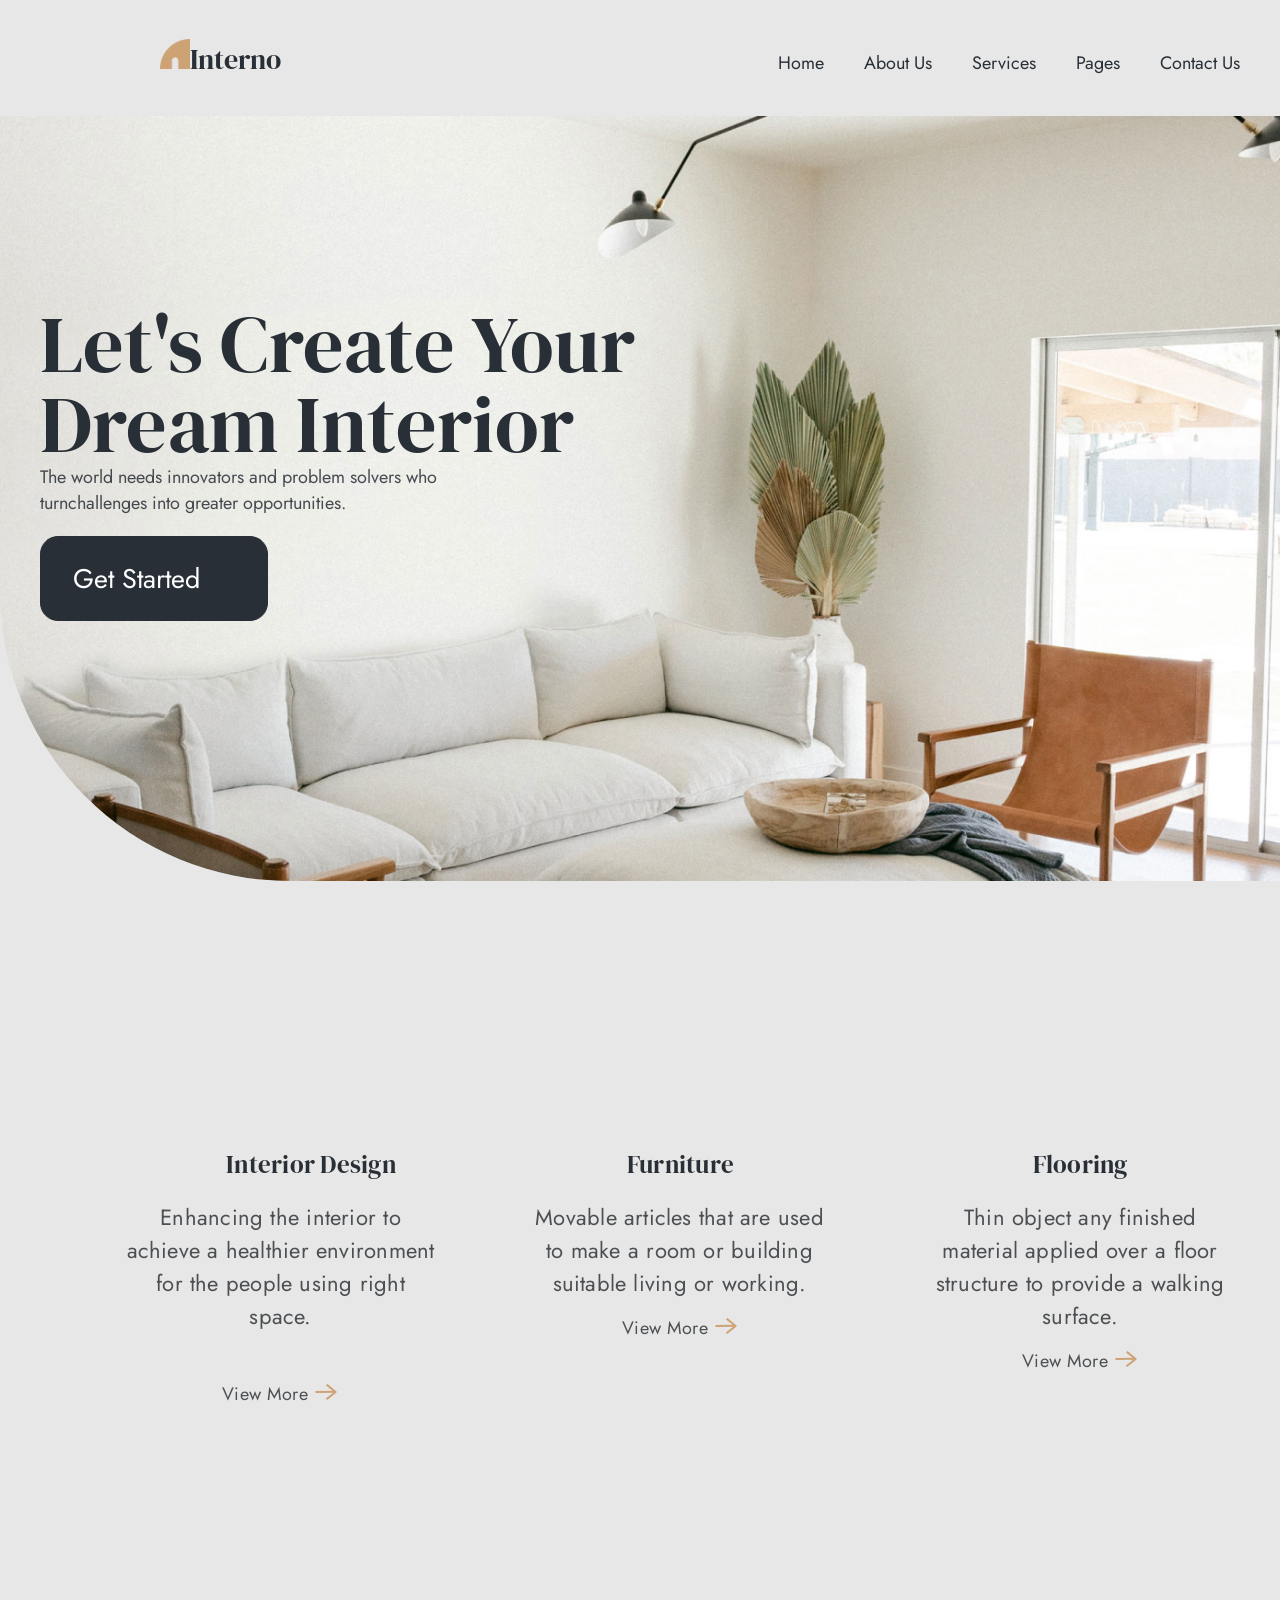
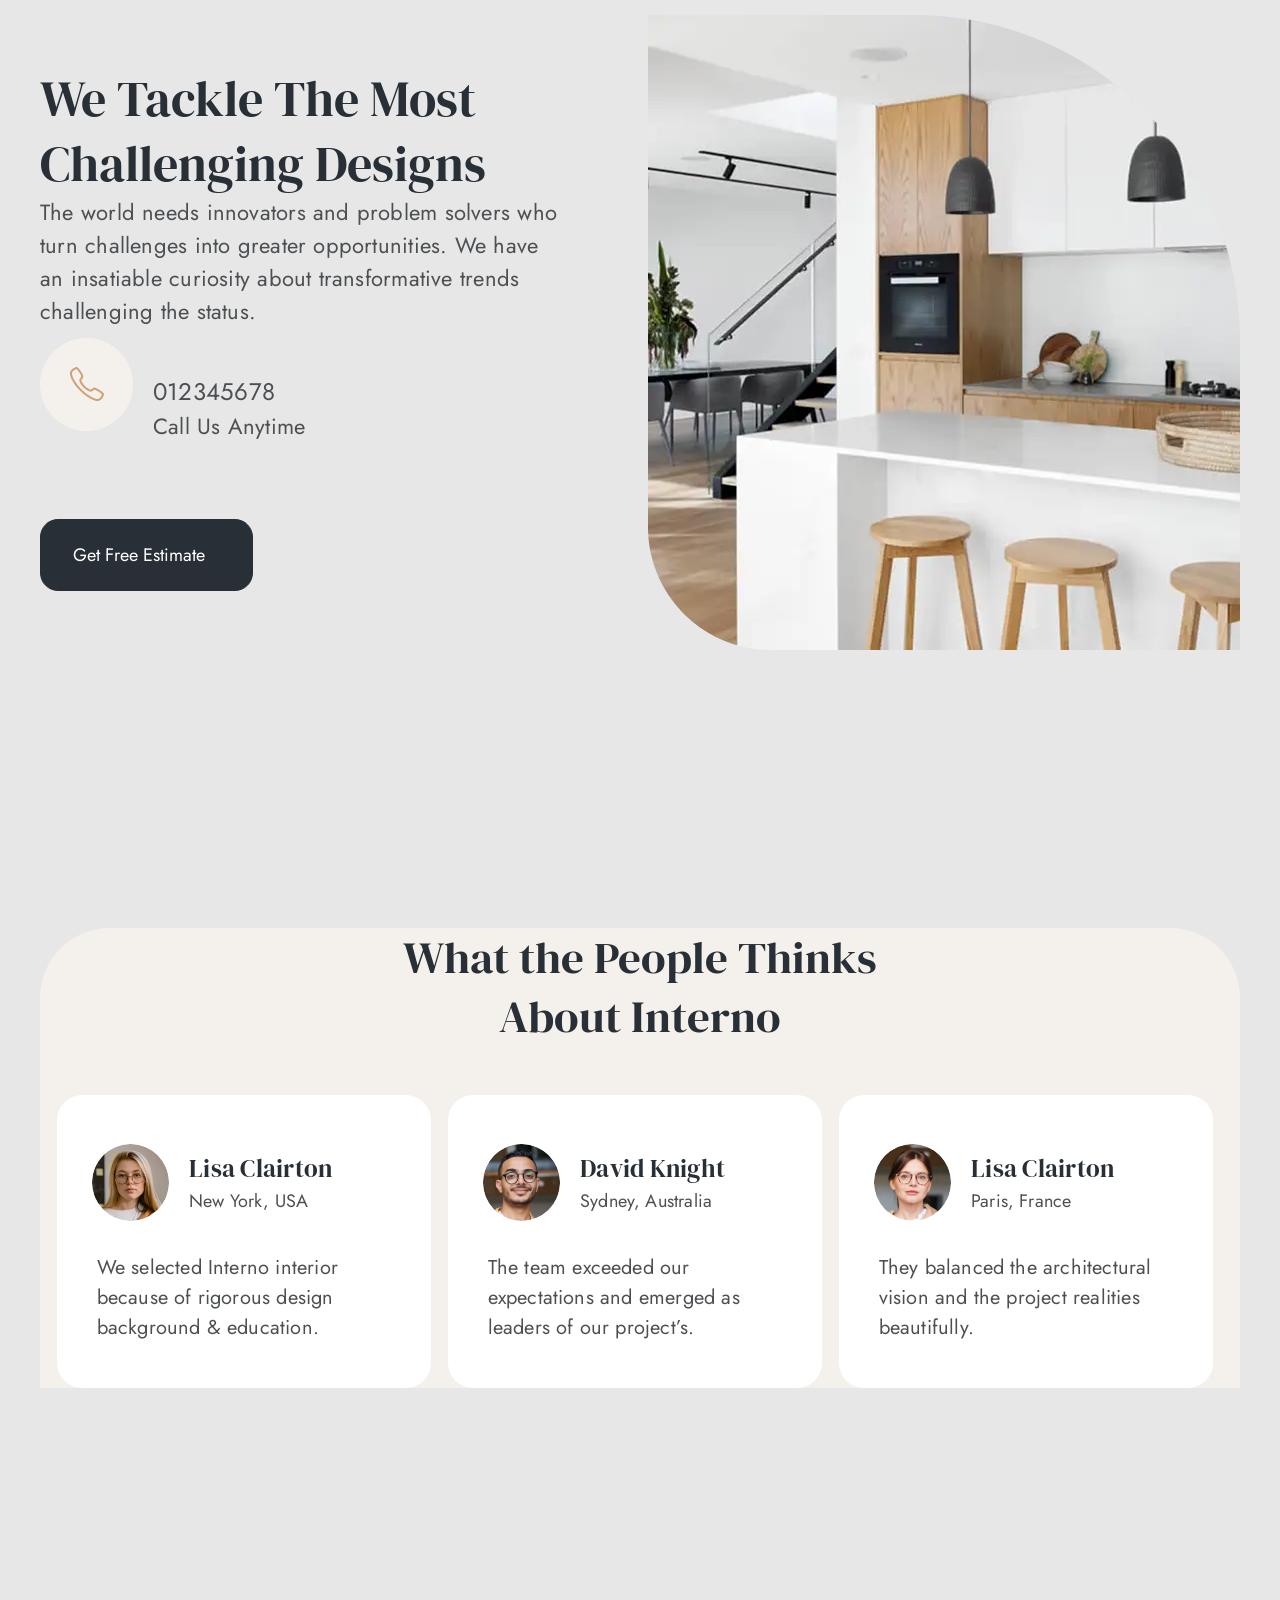
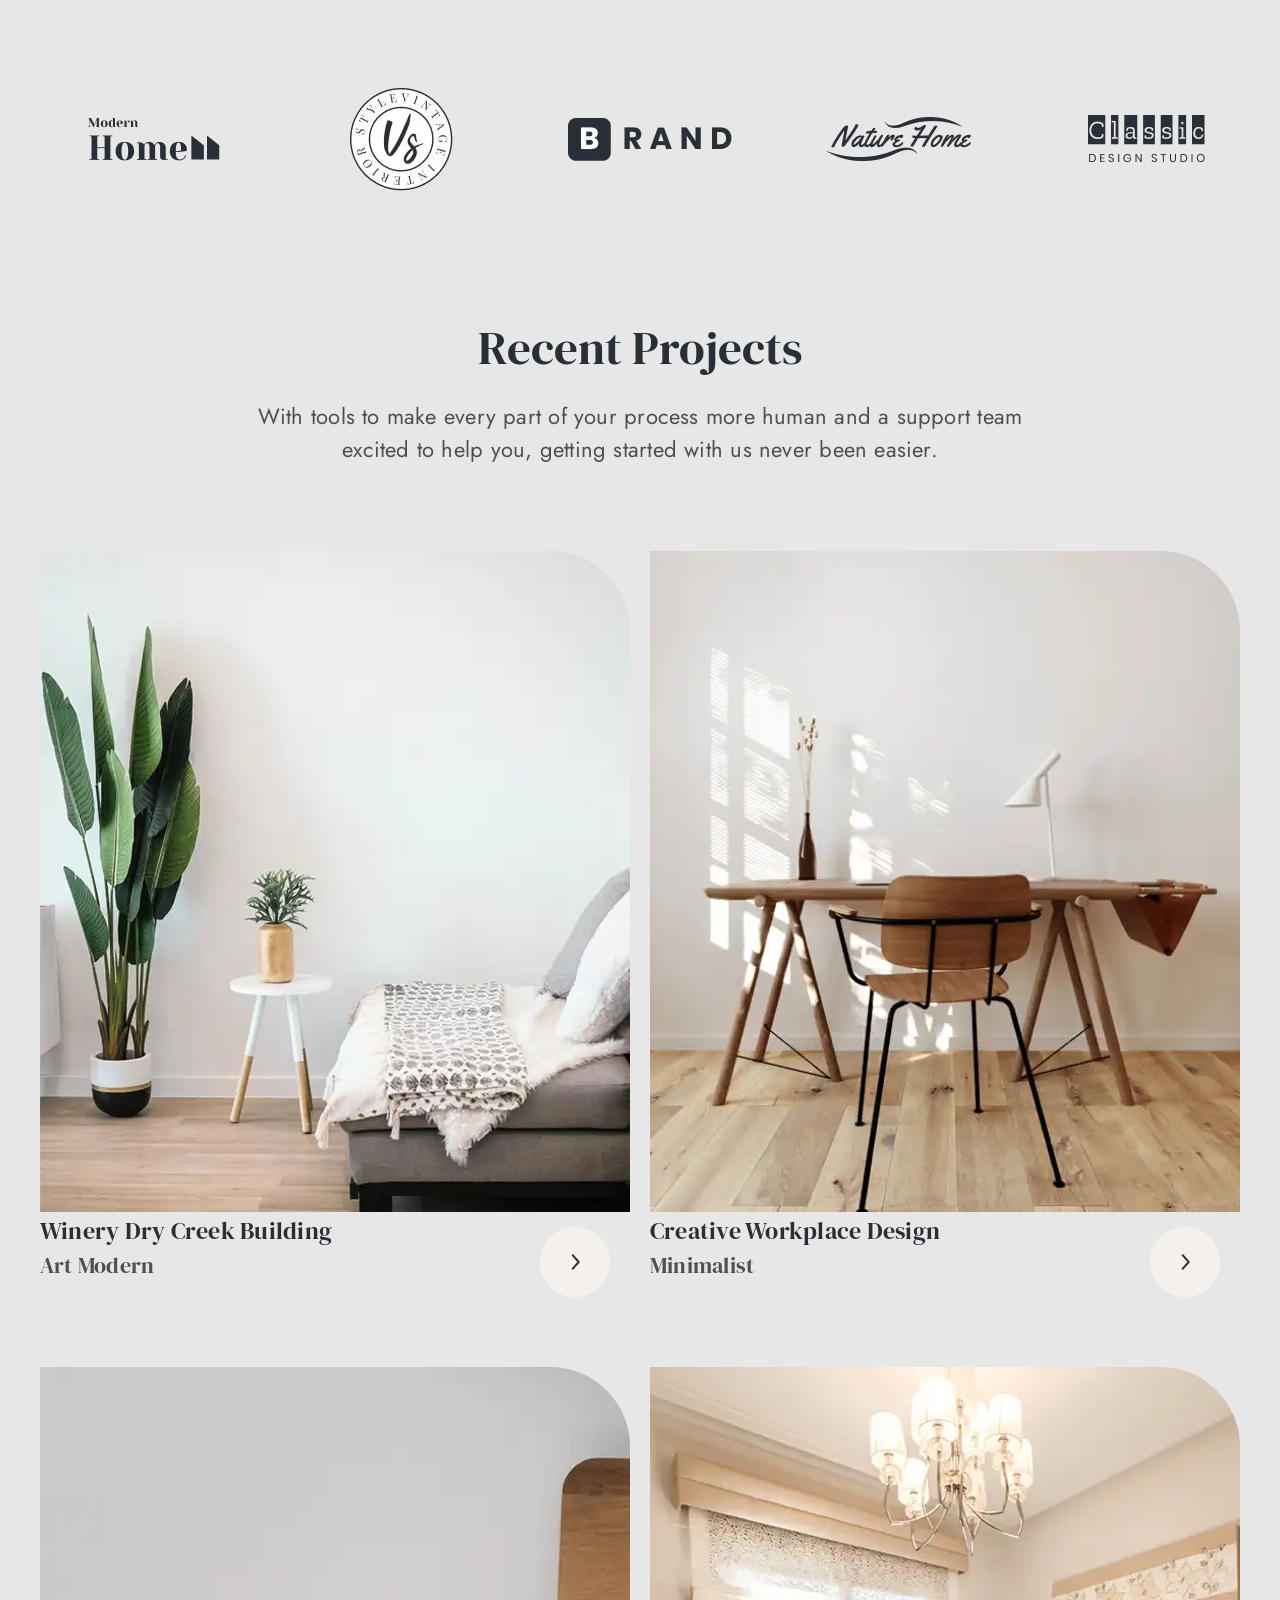
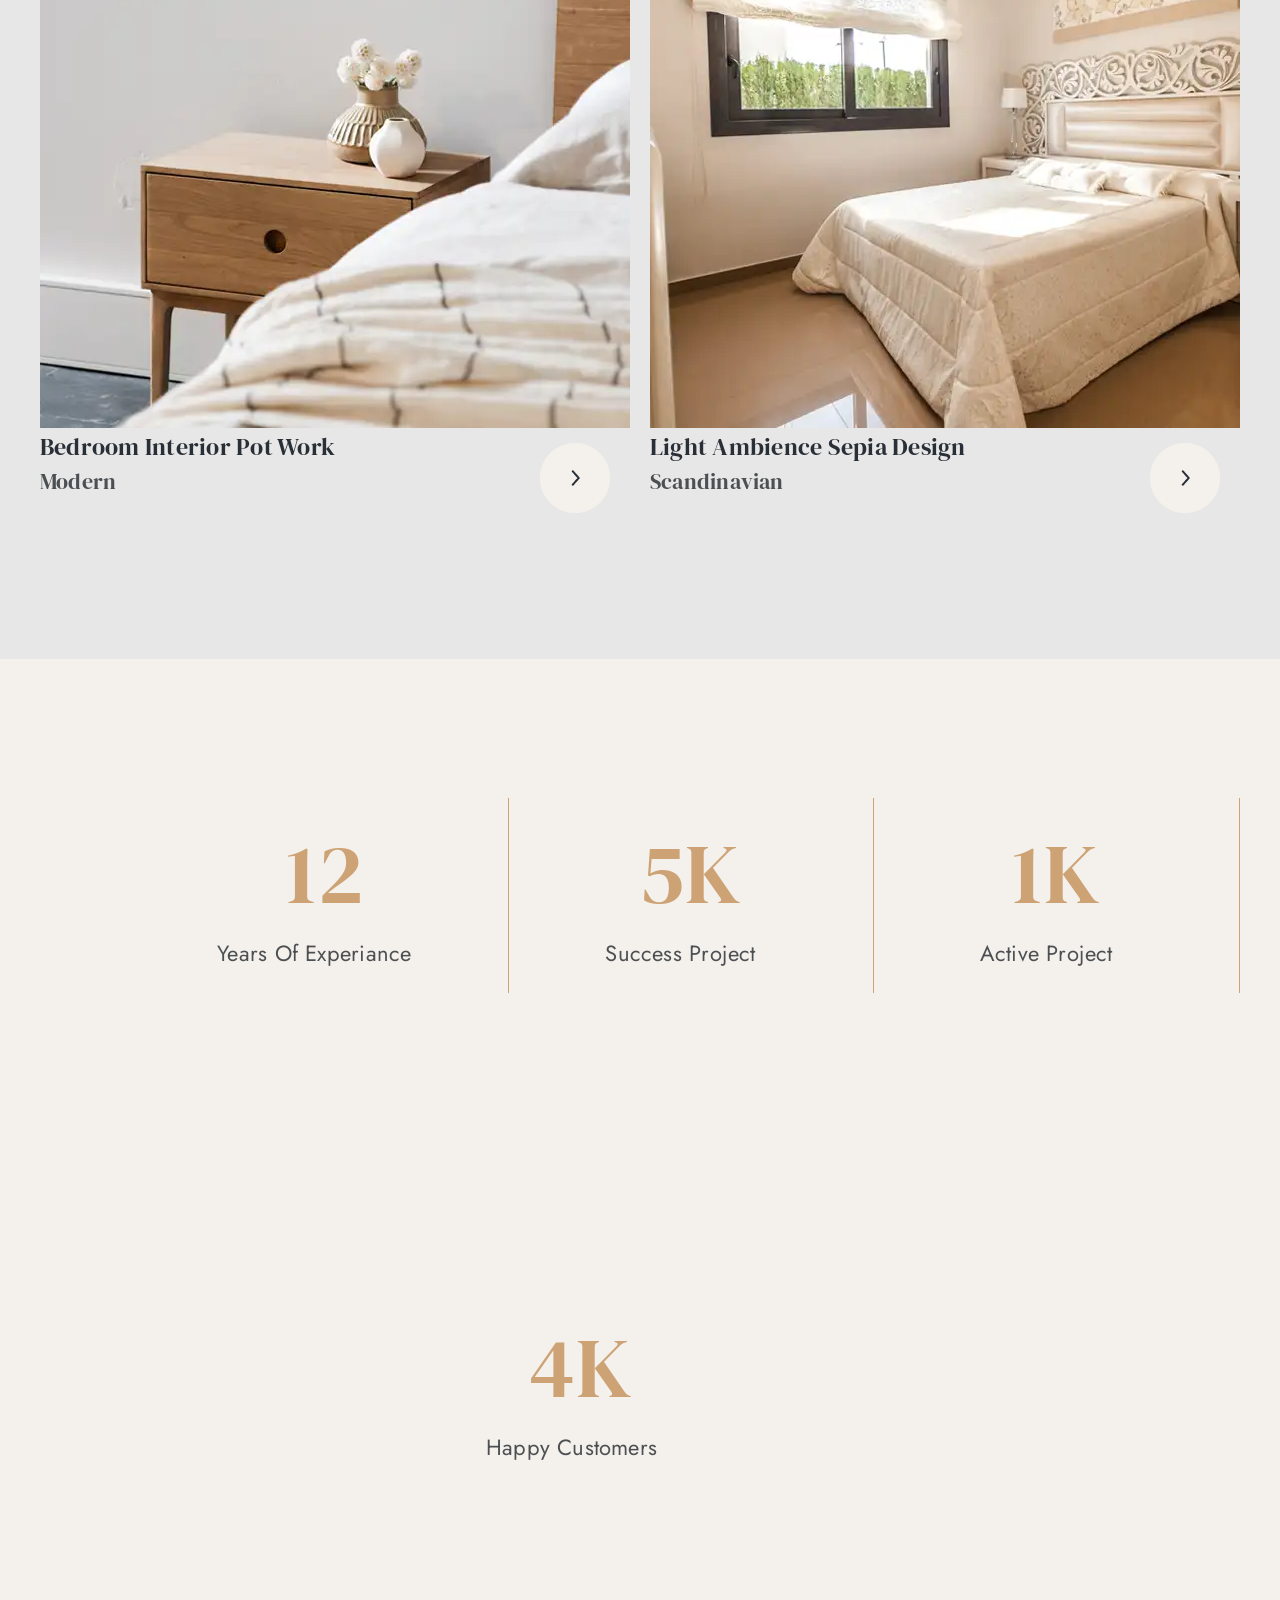
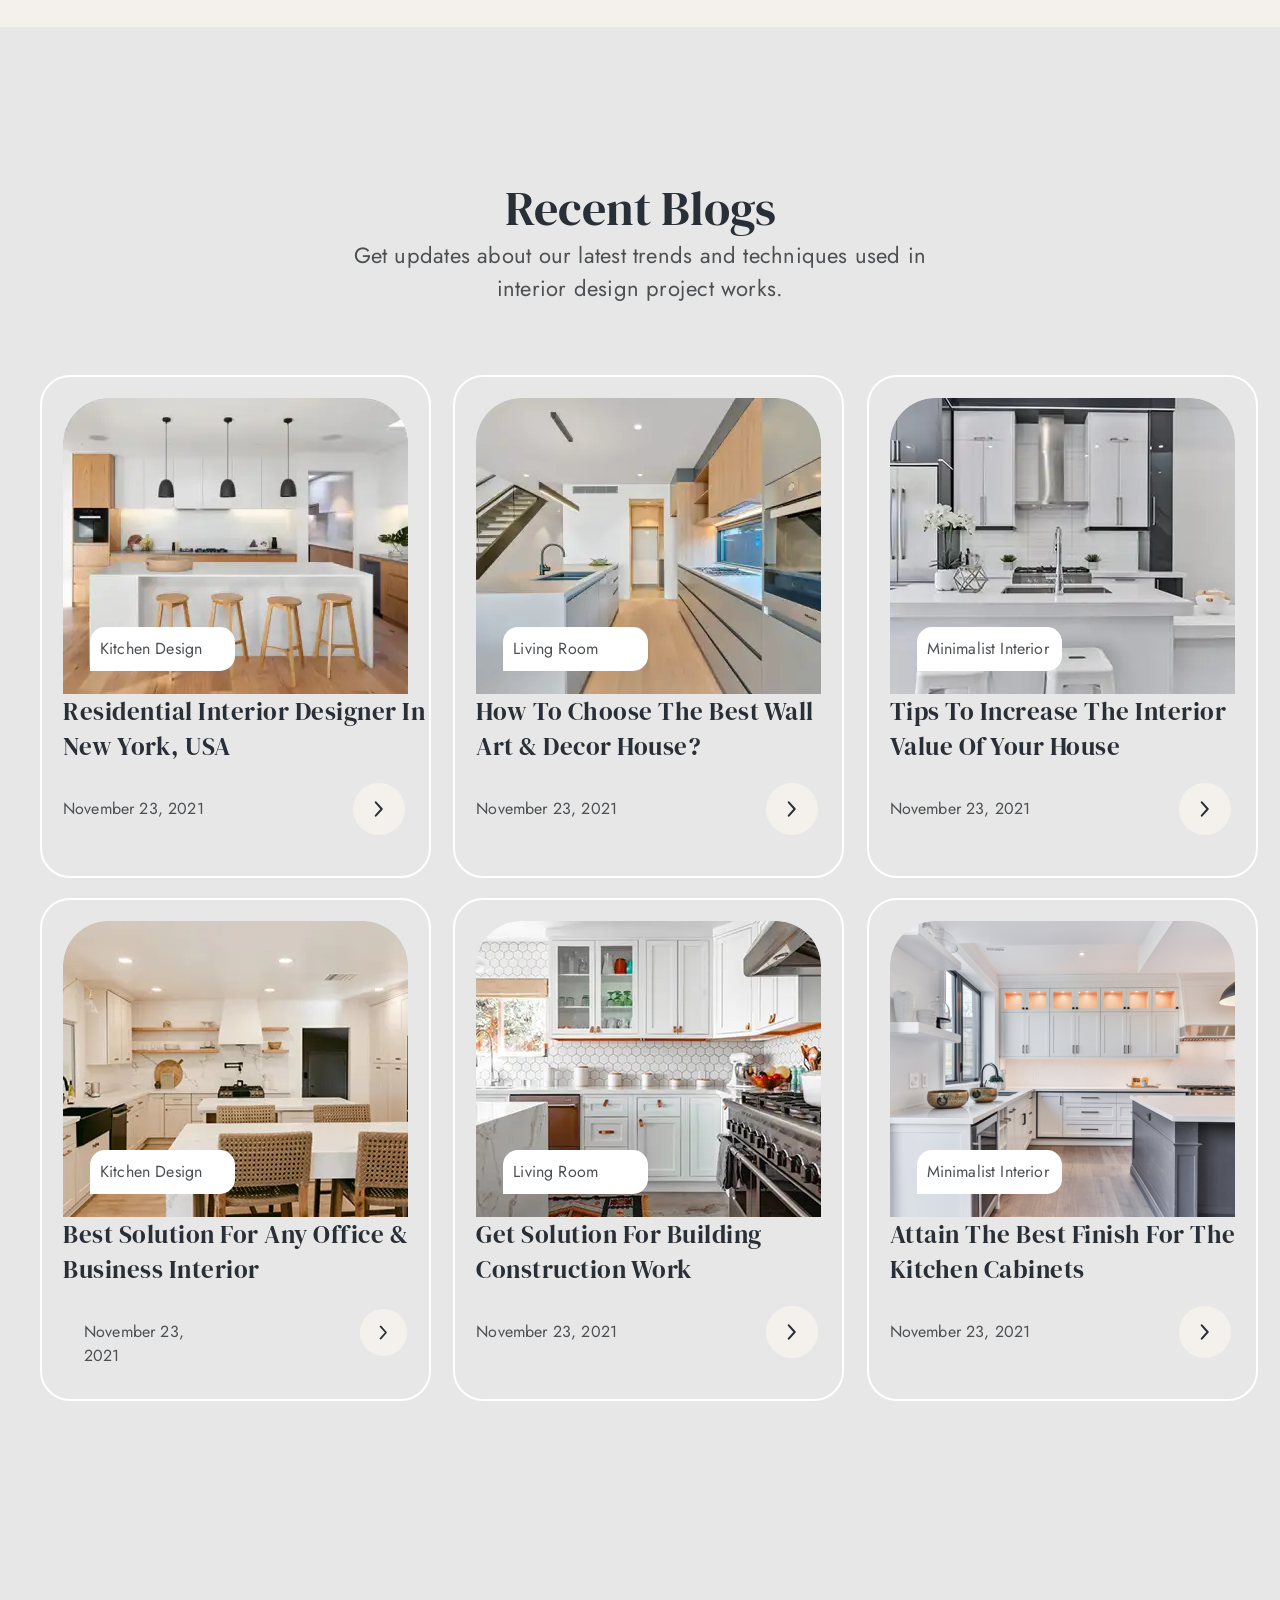
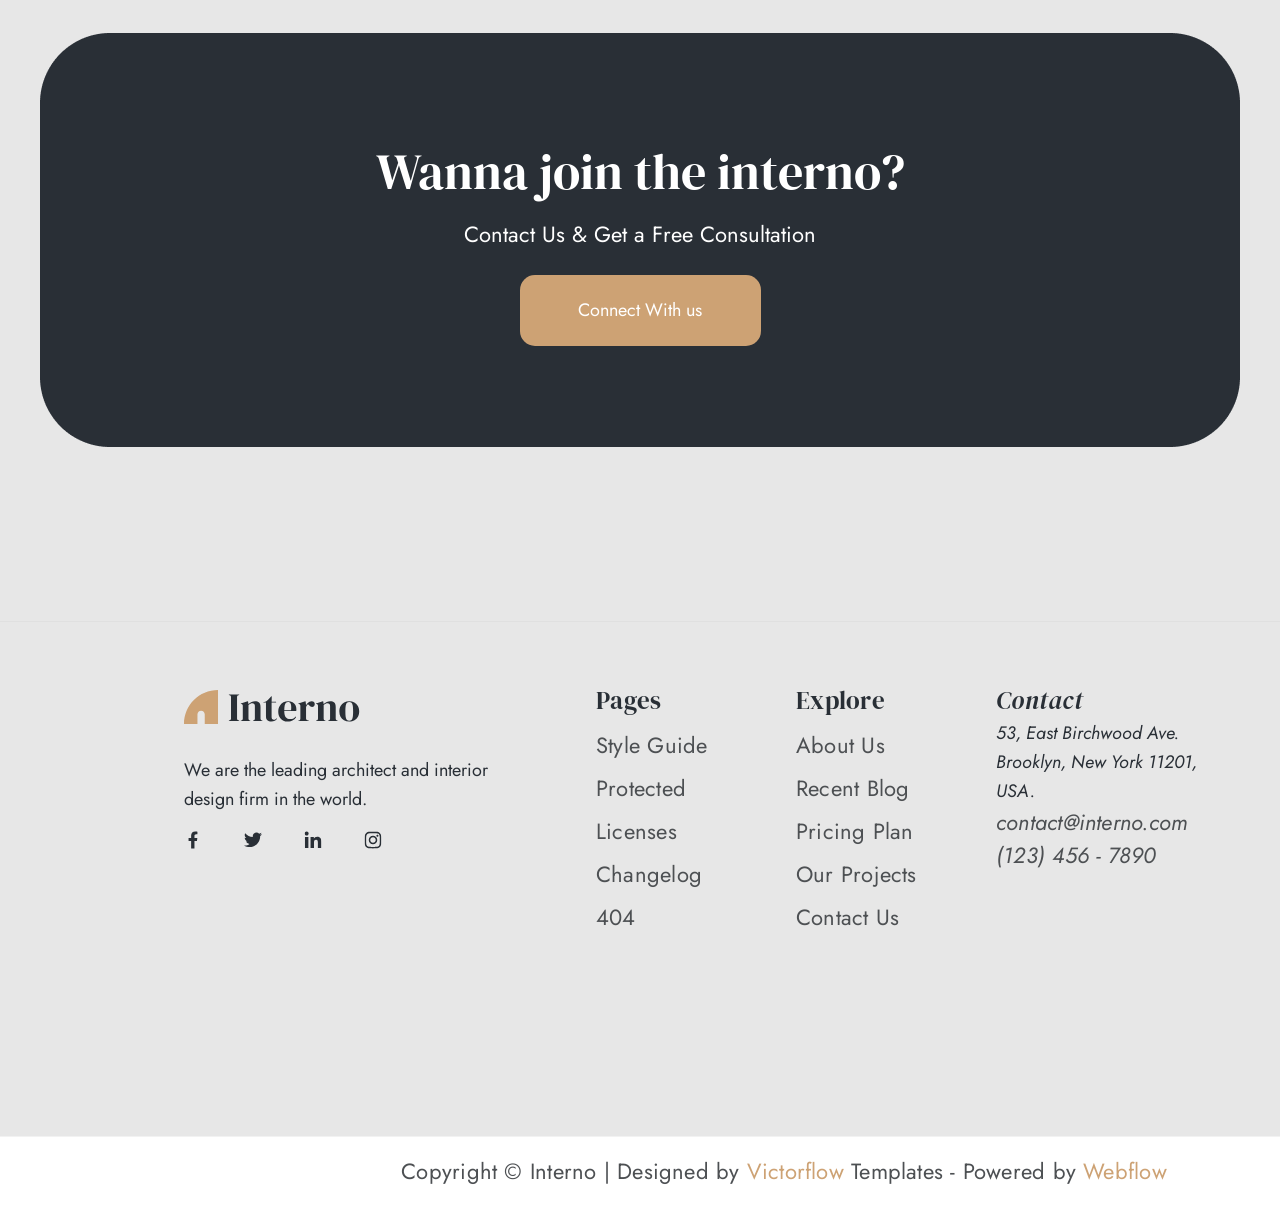
==== commit eadc766c: "s" ====
--- a/index.html
+++ b/index.html
@@ -46,10 +46,8 @@
                     <li class="info-li">
                         <div class="info-box">
                             <h2 class="info-h2">Interior Design</h2>
-                            <p class="info-p">Enhancing the interior to achieve<br> a healthier environment for the
-                                people
-                                using right
-                                space.</p>
+                            <p class="info-p">Enhancing the interior to achieve a healthier environment for the people
+                                using right space.</p>
                             <a class="info-a" href="">View More</a>
                         </div>
                     </li>
@@ -78,6 +76,7 @@
         </section>
         <section class="section call-section">
             <div class="container call-container">
+                <div>
                 <h3 class="call-h3">We Tackle The Most<br> Challenging Designs</h3>
                 <p class="call-p">The world needs innovators and problem solvers who<br> turn challenges into greater
                     opportunities. We
@@ -87,10 +86,9 @@
                     <a class="call-a" href="tel:012345678">012345678</a>
                     <p class="call-call">Call Us Anytime</p>
                 </div>
+                    <button class="call-button" type="button">Get Free Estimate</button>
+                </div>
                 <img class="call-img" src="./fotos/flors.webp" alt="">
-                <div class="call-div">
-                    <button class="call-button" type="button">Get Free Estimate</button>
-                </div>
                 <!-- Декор фото x2 -->
 
             </div>
@@ -128,7 +126,7 @@
 
 
                         </li>
-                        <li class="about-li"  id="lisa">
+                        <li class="about-li" id="lisa">
                             <div class="about-father">
                                 <img class="about-img" src="./fotos/clair.png" alt="lisa">
 
--- a/css/style.css
+++ b/css/style.css
@@ -15,7 +15,7 @@
 
 .container {
   width: 1200px;
-  height: 675px;
+
   margin: 0 auto;
   padding: 0 0px;
 }
@@ -26,12 +26,10 @@
 }
 
 .header-container {
-  height: 62px;
 }
 
 .header-all {
   width: 1200px;
-  height: 62px;
   display: flex;
   justify-content: space-between;
   align-items: center;
@@ -78,28 +76,25 @@
 }
 
 .dream-section {
+  background-position: center;
+  background-size: cover;
   background-image: url("../fotos/fon.png");
-  height: 800px;
   background-repeat: no-repeat;
-  margin-left: 80px;
   border-radius: 0 0 0 290px;
-  width: 1440px;
-  height: 831px;
+  padding-top: 188px;
+  padding-bottom: 260px;
+  margin-bottom: 98px;
 }
 
 .dream-container {
-  margin-bottom: 100px;
 }
 
 .dream-h1 {
   font-family: "DM Serif Display", sans-serif;
   font-size: 80px;
   font-weight: 400;
-  margin: 0 0 12px;
   line-height: 1;
   letter-spacing: 0.22px;
-  padding-left: 120px;
-  padding-top: 188px;
 }
 
 .dream-p {
@@ -107,14 +102,11 @@
   max-width: 420px;
   margin: 0 0 20px;
   opacity: 0.85;
-  padding-top: 19px;
-  padding-left: 120px;
 }
 
 .background-button {
   border-radius: 23px;
   display: inline-block;
-  margin-left: 120px;
 }
 
 .dream-button {
@@ -133,23 +125,25 @@
   font-weight: 106px;
 }
 
+#lisa {
+  margin-right: 50px;
+}
+
 .info-section {
   background-color: #e7e7e7;
-}
-
-#lisa {
-  margin-right: 50px;
-}
-
-.info-container {
-  width: 1200px;
-  height: 395px;
+  padding-top: 75px;
+  padding-bottom: 70px;
+
   display: flex;
   justify-content: center;
   align-items: center;
   margin-bottom: 81px;
 }
 
+.info-container {
+  width: 1200px;
+}
+
 .info-ul {
   display: flex;
 }
@@ -157,7 +151,6 @@
 .info-box {
   text-align: center;
   width: 400px;
-  height: 395px;
 }
 
 .info-h2 {
@@ -230,12 +223,15 @@
 
 .call-section {
   display: flex;
+  padding-top: 40px;
+  padding-bottom: 36px;
+  margin-bottom: 139px;
 }
 
 .call-container {
-  position: relative;
-  margin-bottom: 139px;
-  height: 634px;
+  display: flex;
+  justify-content: space-between;
+  align-items: center;
 }
 
 .call-h3 {
@@ -287,7 +283,6 @@
 
 .tel-div {
   width: 532px;
-  height: 143px;
   position: relative;
   margin-bottom: 10px;
 }
@@ -300,11 +295,6 @@
 
 .call-img {
   width: 592px;
-  height: 635px;
-
-  position: absolute;
-  top: 0px;
-  right: 0px;
 }
 
 .call-button {
@@ -325,11 +315,15 @@
   margin-top: 10px;
 }
 
+.about-section {
+  margin-bottom: 140px;
+  padding-top: 103px;
+  padding-bottom: 120px;
+}
+
 .about-container {
   background-image: url("../fotos/aboutfon.png");
   background-repeat: no-repeat;
-
-  margin-bottom: 140px;
 }
 
 .about-h4 {
@@ -455,13 +449,11 @@
 }
 
 .foto-section {
-  padding-right: 10px;
-  padding-left: 10px;
+  padding-top: 13px;
+  margin-bottom: 60px;
 }
 
 .foto-container {
-  margin-bottom: 79px;
-  height: 1865px;
 }
 
 .foto-h6 {
@@ -492,7 +484,6 @@
 
 .foto-img {
   width: 590px;
-  height: 661px;
 }
 
 #foto-img {
@@ -551,9 +542,11 @@
   position: relative;
 }
 
+.years-section {
+  background-image: url(../fotos/astral.png);
+}
+
 .years-container {
-  width: 1440px;
-  height: 475px;
   display: flex;
   align-items: center;
   justify-content: space-between;
@@ -625,12 +618,15 @@
 
 .exth-section {
   background-color: #e7e7e7;
-}
-
-.exth-container {
-  height: 1343px;
+  padding-top: 12px;
+  padding-bottom: 40px;
   margin-bottom: 92px;
   margin-top: 138px;
+  padding-left: 10px;
+  padding-right: 10px;
+}
+
+.exth-container {
 }
 
 .exth-h5 {
@@ -662,7 +658,6 @@
   padding: 0;
   margin: 0;
   width: 1220px;
-  height: 1110px;
 }
 
 .exth-li {
@@ -671,13 +666,11 @@
   border-radius: 30px;
   position: relative;
   width: 387px;
-  height: 515px;
 }
 
 .exth-img {
   border-radius: 45px 45px 0 0;
   width: 345px;
-  height: 296px;
   margin: 21px 21px 0px 21px;
   display: block;
 }
@@ -713,7 +706,7 @@
   background-color: #f4f0ec;
   border-radius: 100px;
   width: 52px;
-  height: 52px;
+
   border: none;
   background: transparent;
   padding: 0;
@@ -747,7 +740,8 @@
 .connect-section {
   position: relative;
   z-index: 0;
-  padding-bottom: 0;
+  padding-top: 100px;
+  padding-bottom: 95px;
 }
 
 .connect-container {
@@ -820,7 +814,10 @@
 
 .footer__brand {
   flex: 1.6 1 260px;
-  min-width: 220px;
+  width: 393px;
+  height: 374px;
+  margin-right: 16px;
+  margin-left: 120px;
 }
 
 .footer__logo {
@@ -872,9 +869,12 @@
 
 .footer-h3 {
   font-family: "DM Serif Display", serif;
-  font-weight: 400;
-  font-size: 22px;
-  margin: 0 0 18px 0;
+
+  font-weight: 400;
+  font-size: 25px;
+  line-height: 150%;
+  letter-spacing: 0.01em;
+  color: #292f36;
 }
 
 .footer-list {
@@ -888,11 +888,12 @@
 .footer-a {
   font-family: "Jost", sans-serif;
   font-weight: 400;
-  font-size: 16px;
-  line-height: 1.6;
-
-  text-decoration: none;
-}
+  font-size: 22px;
+  line-height: 150%;
+  letter-spacing: 0.01em;
+  color: #4d5053;
+}
+
 .footer-a:hover {
   text-decoration: underline;
 }
@@ -903,10 +904,18 @@
   margin-top: 20px;
   background: #fff;
   text-align: center;
+  width: 1440px;
+  height: 33px;
 }
 
 .footer-bottom-text {
   margin: 0;
   font-size: 15px;
   font-family: "Jost", sans-serif;
-}
+  font-weight: 400;
+  font-size: 22px;
+  line-height: 150%;
+  letter-spacing: 0.01em;
+  text-align: center;
+  color: #4d5053;
+}
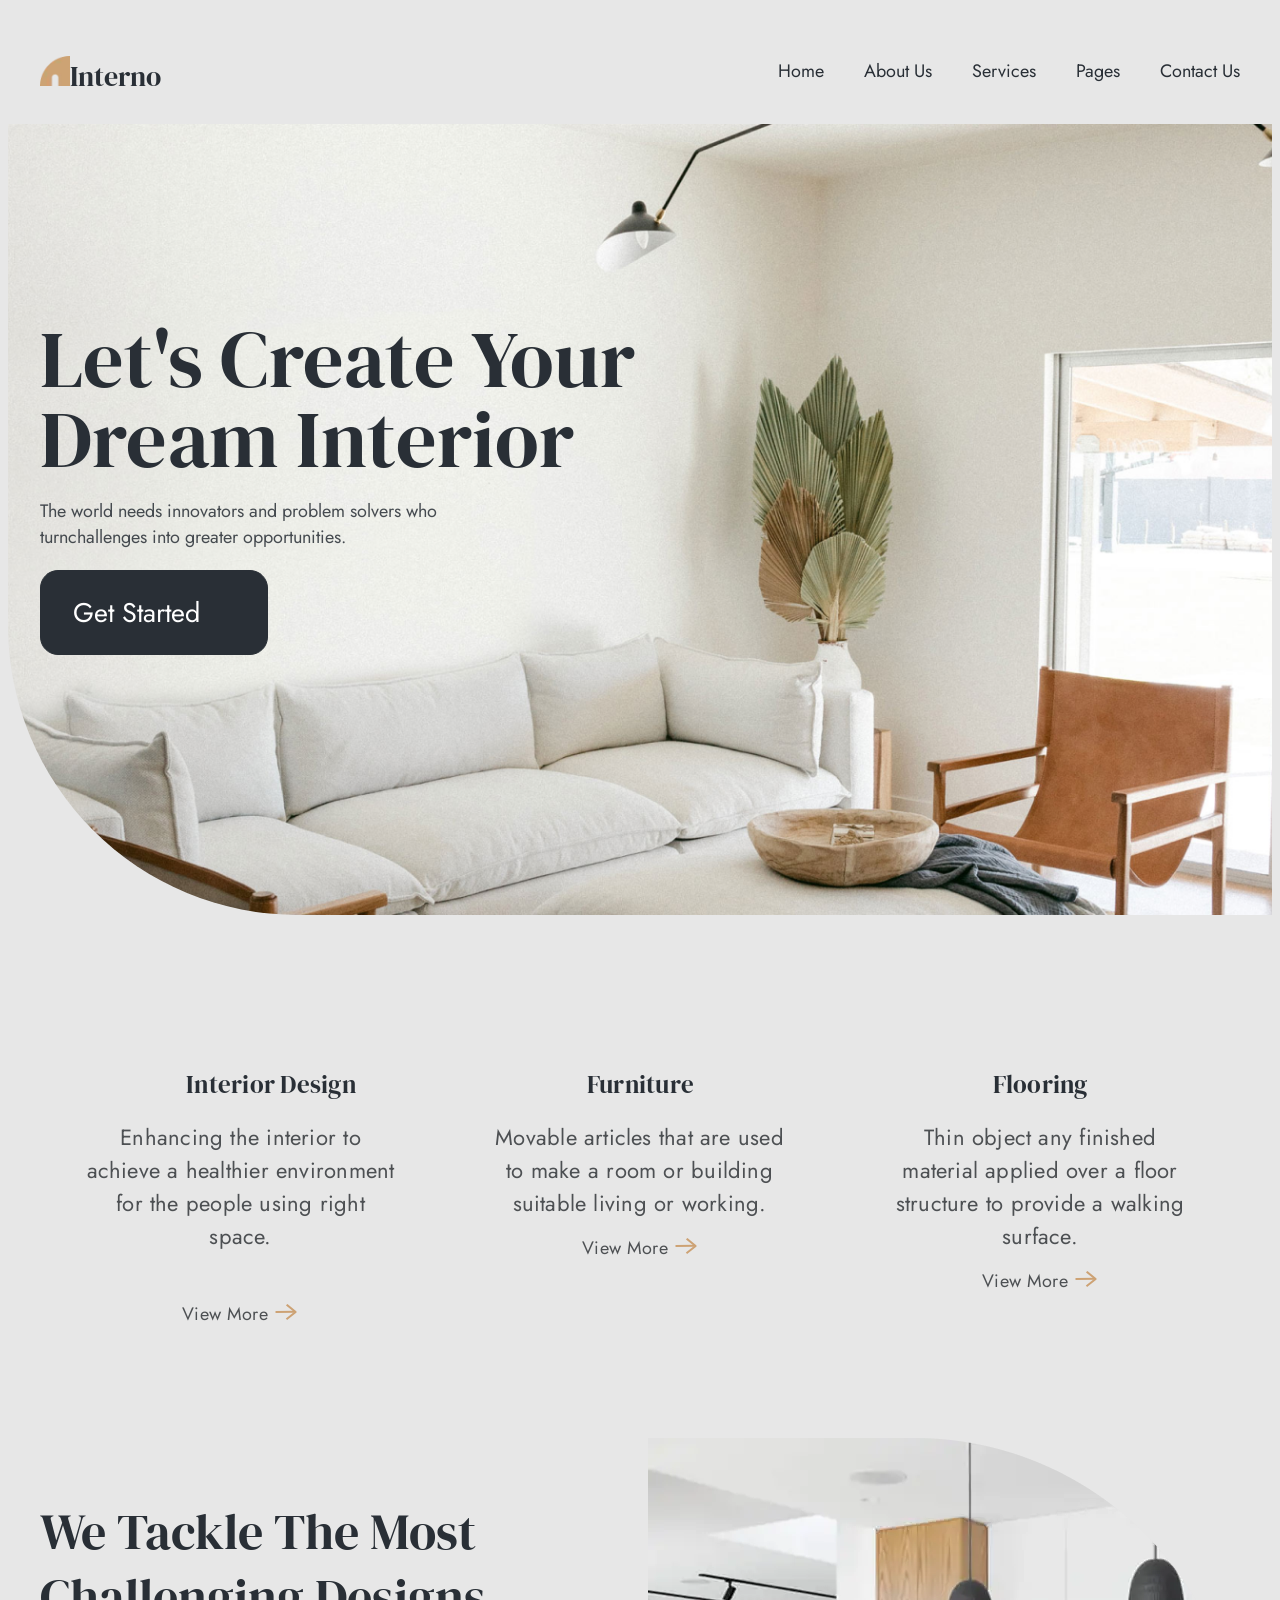
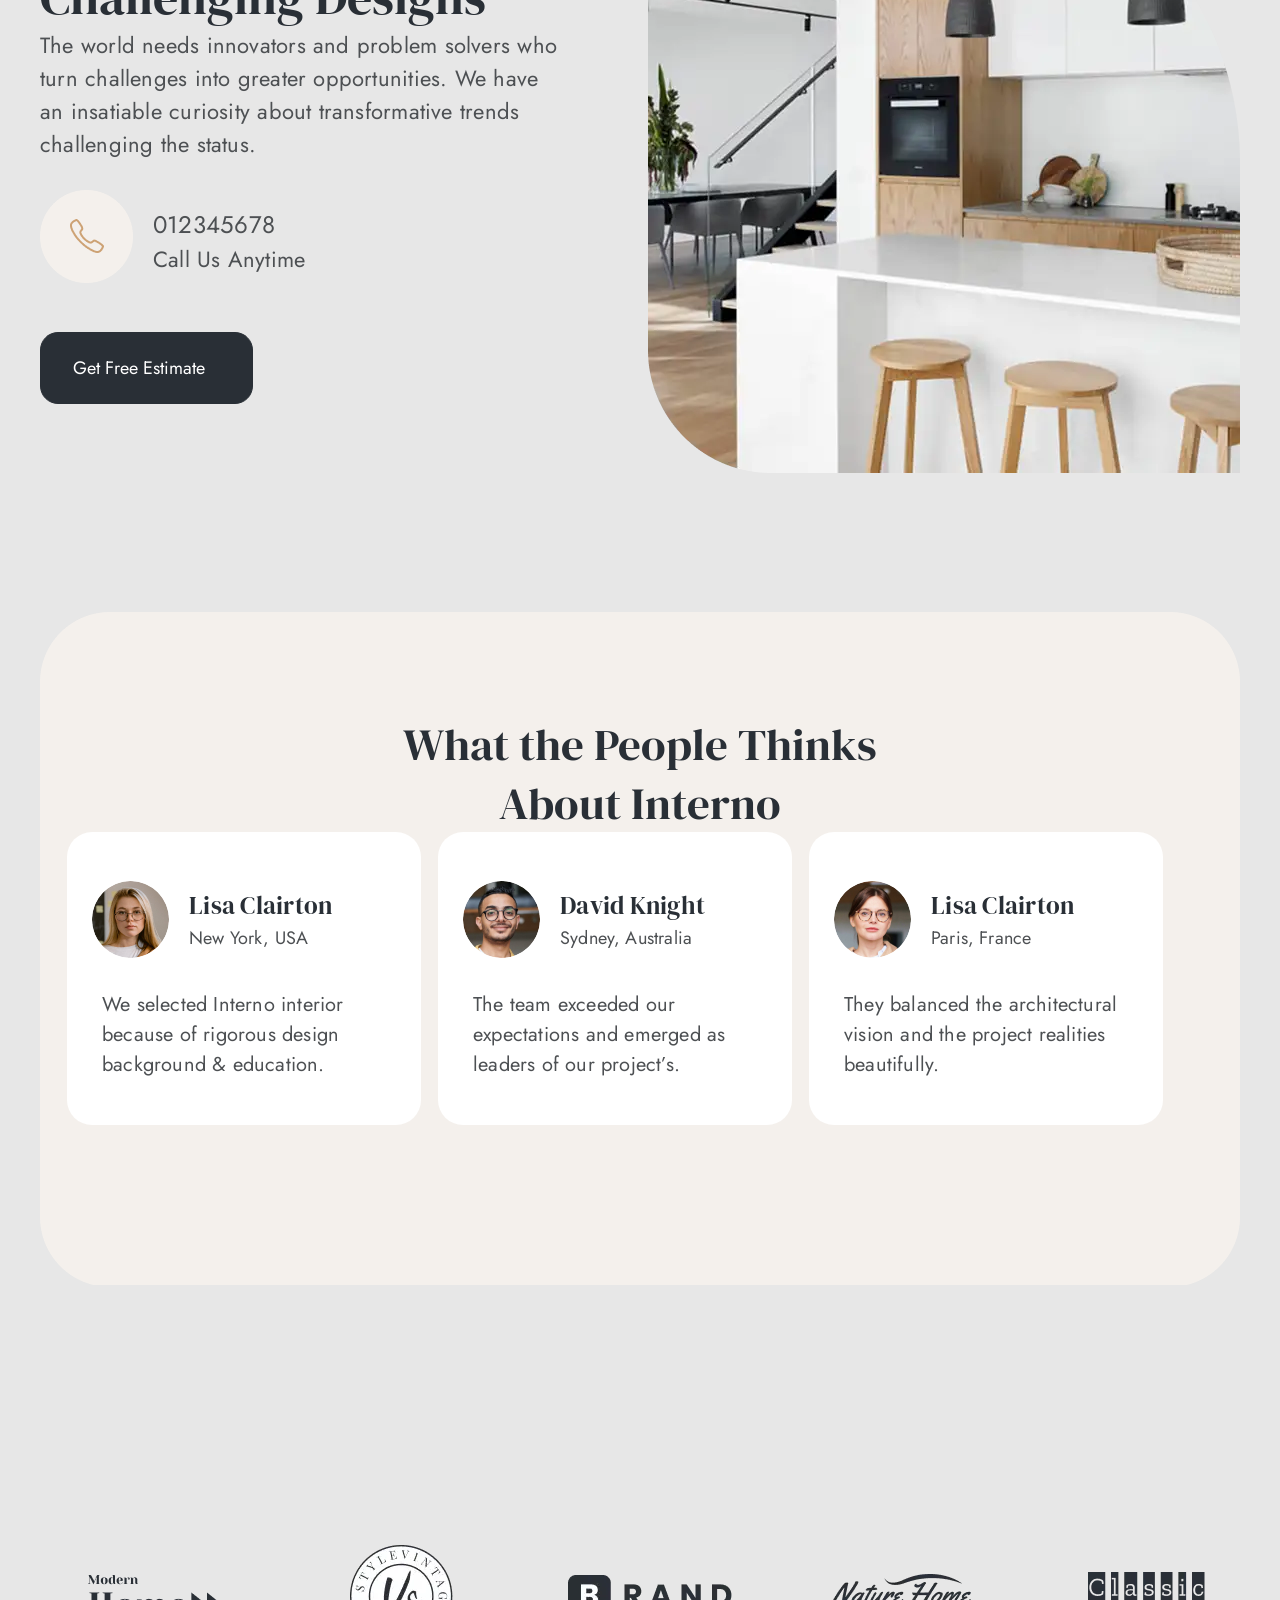
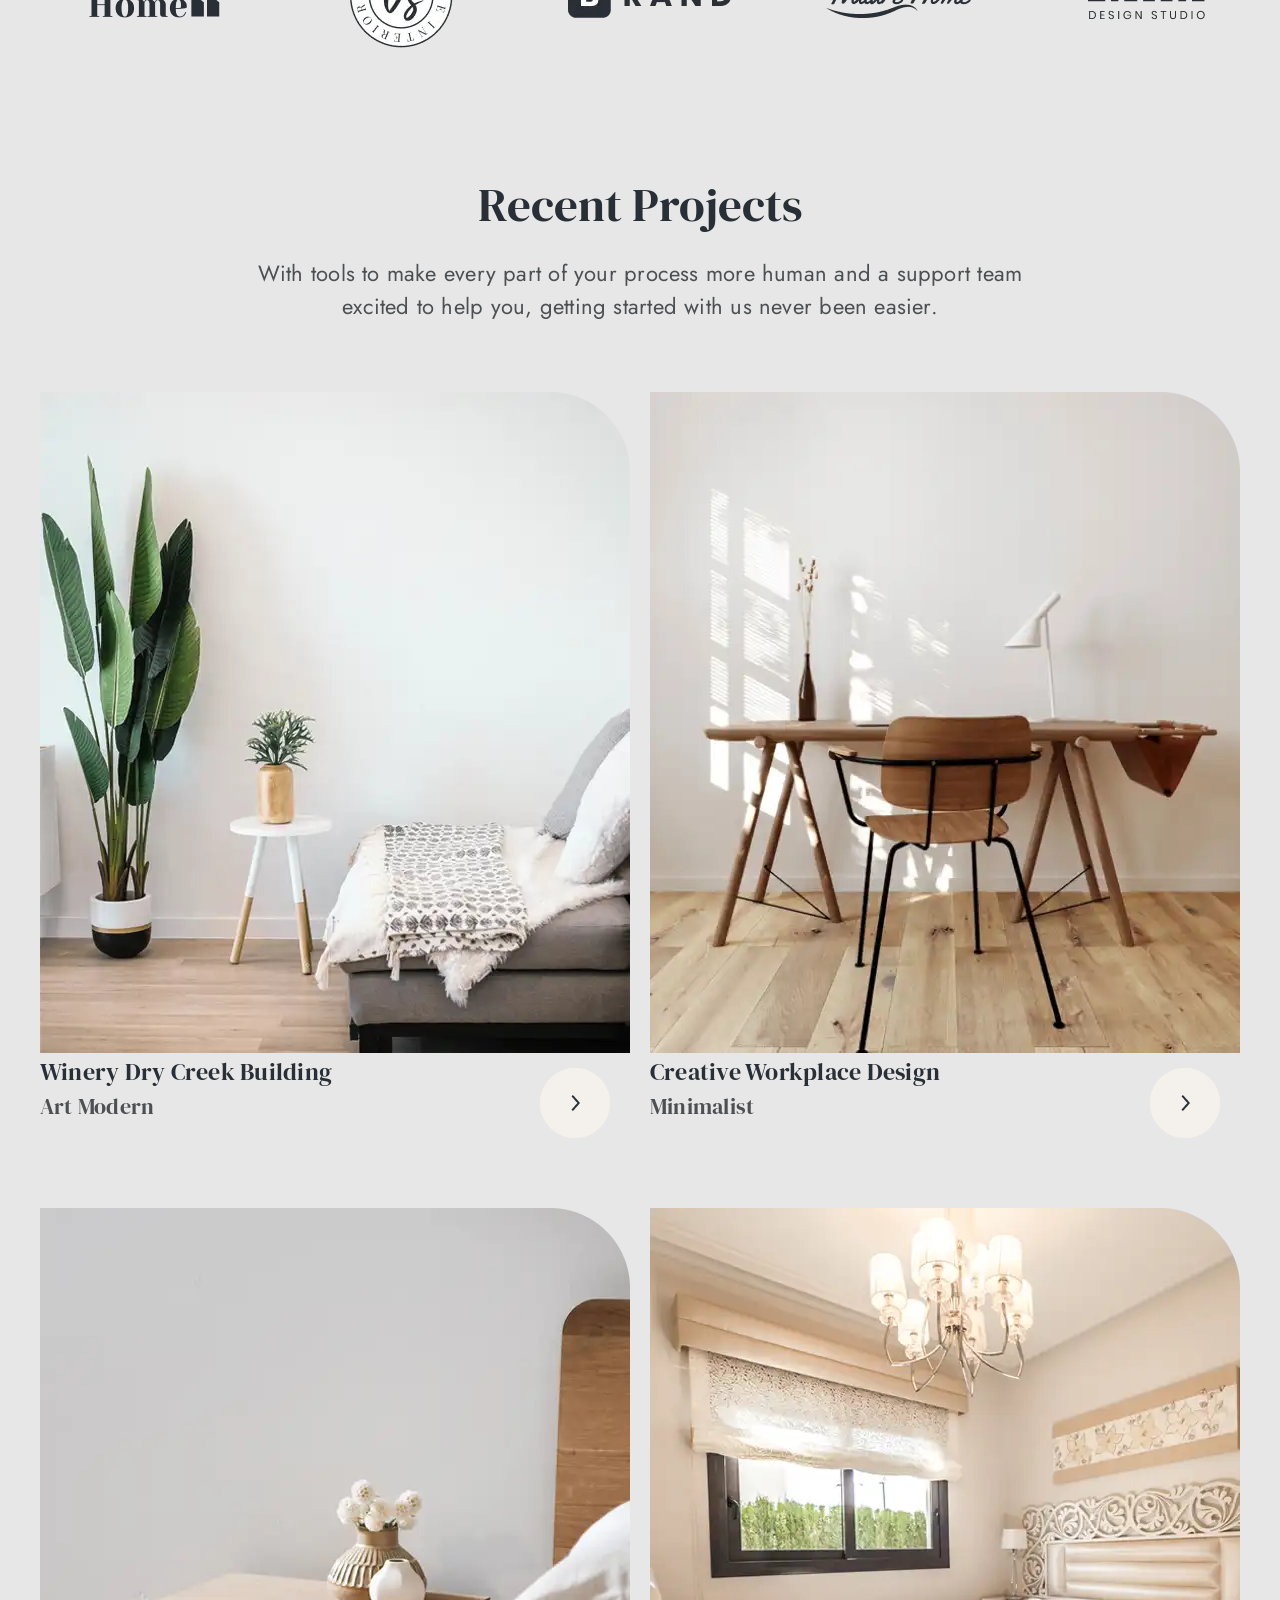
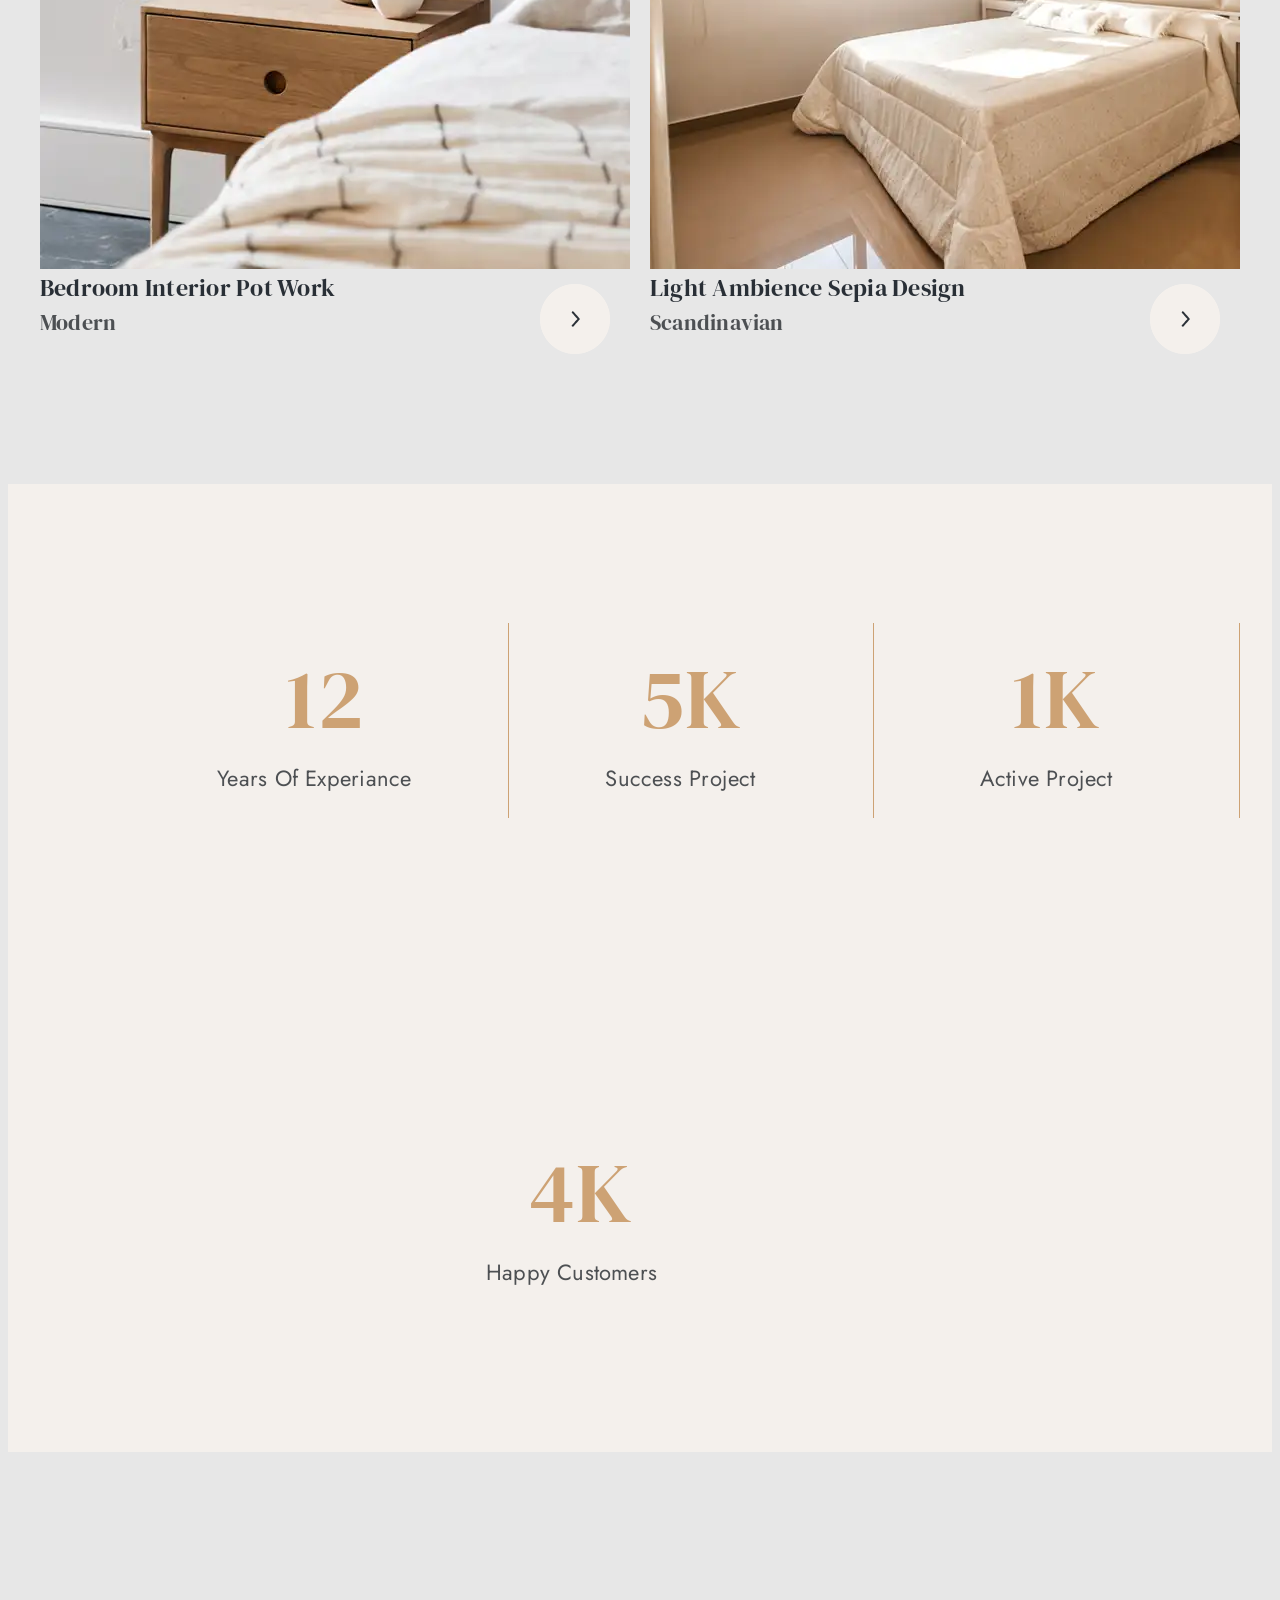
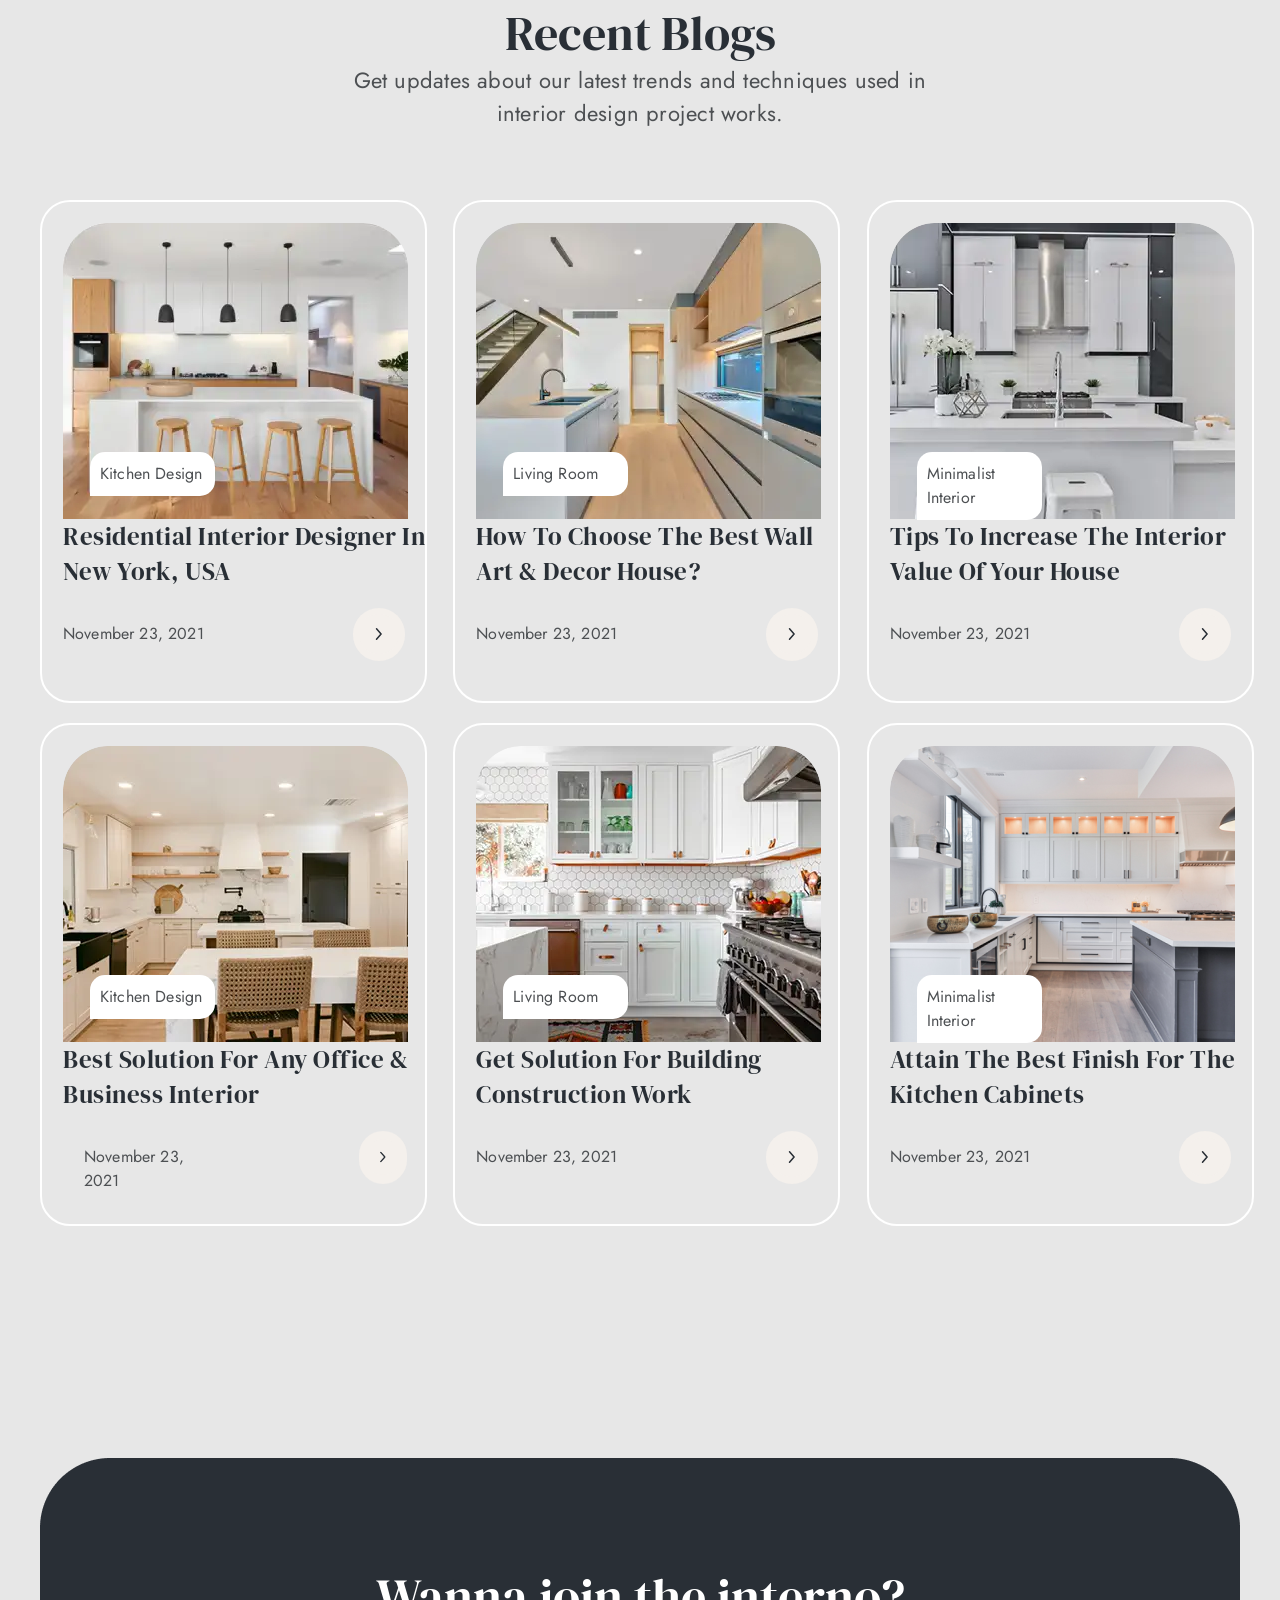
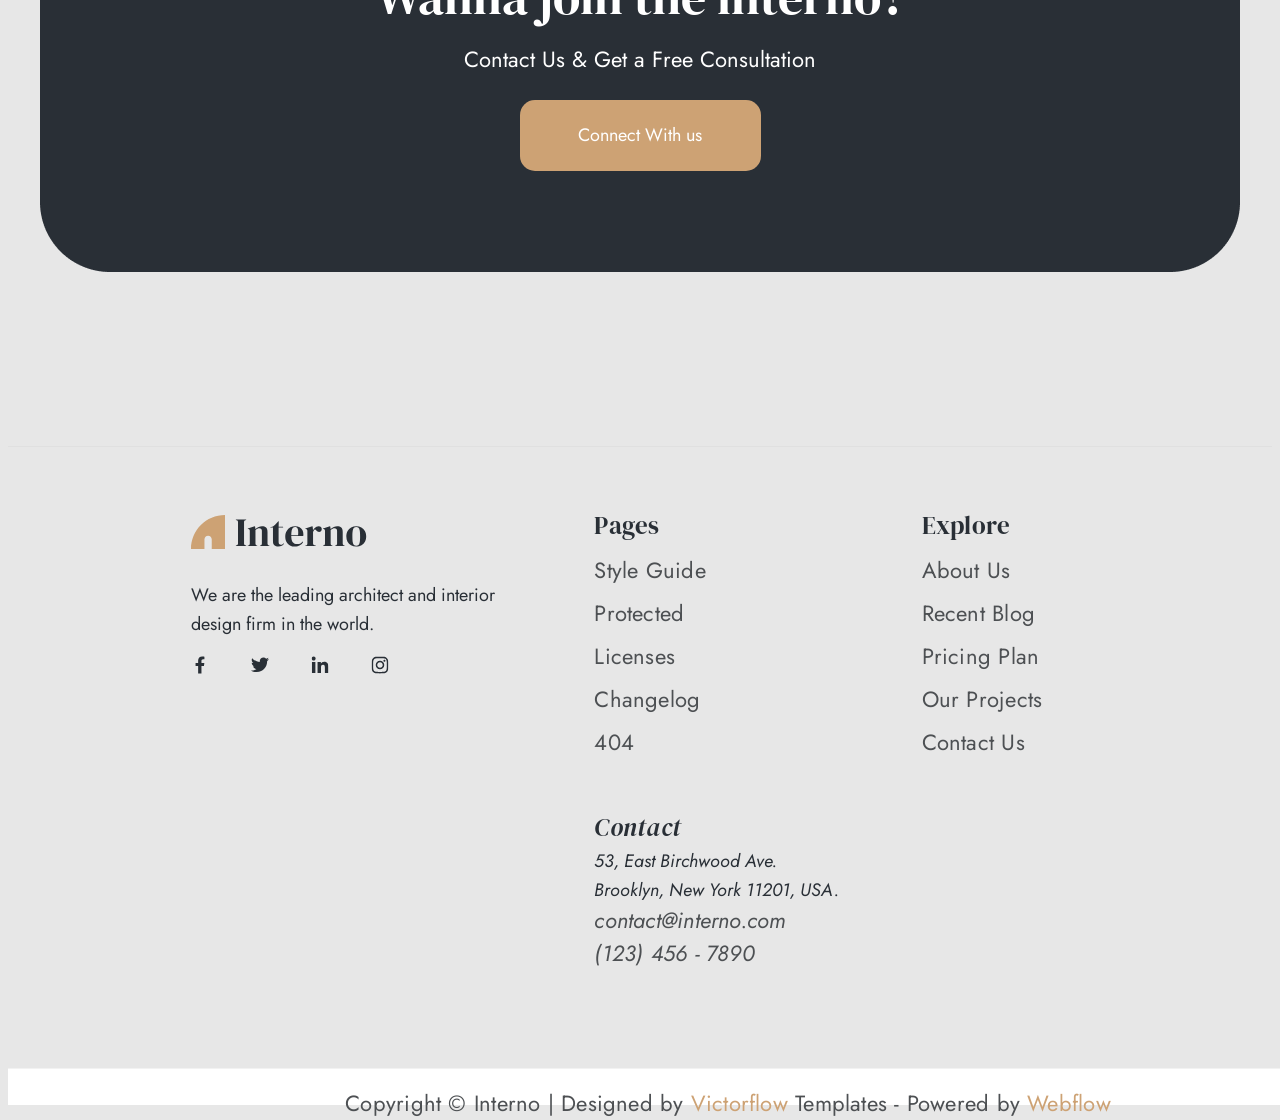
==== commit 9e653055: "ыав" ====
--- a/index.html
+++ b/index.html
@@ -77,15 +77,18 @@
         <section class="section call-section">
             <div class="container call-container">
                 <div>
-                <h3 class="call-h3">We Tackle The Most<br> Challenging Designs</h3>
-                <p class="call-p">The world needs innovators and problem solvers who<br> turn challenges into greater
-                    opportunities. We
-                    have<br> an insatiable curiosity about transformative trends<br> challenging the status.</p>
-                <div class="tel-div">
-                    <img class="telefon" src="./fotos/phone.png" alt="">
-                    <a class="call-a" href="tel:012345678">012345678</a>
-                    <p class="call-call">Call Us Anytime</p>
-                </div>
+                    <h3 class="call-h3">We Tackle The Most<br> Challenging Designs</h3>
+                    <p class="call-p">The world needs innovators and problem solvers who<br> turn challenges into
+                        greater
+                        opportunities. We
+                        have<br> an insatiable curiosity about transformative trends<br> challenging the status.</p>
+                    <div class="tel-div">
+                        <img class="telefon" src="./fotos/phone.png" alt="">
+                        <div class="call-div">
+                            <a class="call-a" href="tel:012345678">012345678</a>
+                            <p class="call-call">Call Us Anytime</p>
+                        </div>
+                    </div>
                     <button class="call-button" type="button">Get Free Estimate</button>
                 </div>
                 <img class="call-img" src="./fotos/flors.webp" alt="">
@@ -288,7 +291,7 @@
             <div class="container connect-container">
                 <h4 class="connect-h4">Wanna join the interno?</h4>
                 <p class="connect-p">Contact Us & Get a Free Consultation</p>
-                <button class="connect-button" type="button">Connect With us</button>
+                <button class="connect-button" type="button"><a href="./page.html">Connect With us</a></button>
             </div>
         </section>
     </main>
--- a/css/style.css
+++ b/css/style.css
@@ -1,5 +1,8 @@
+* {
+  box-sizing: border-box; /* Универсальный сброс */
+}
+
 body {
-  margin: 0;
   font-family: "Jost", sans-serif;
   font-weight: 400;
   color: #292f36;
@@ -8,16 +11,12 @@
 
 .section {
   background-color: #e7e7e7;
-  display: flow-root; /* разрывает margin-collapse — основной фикс */
-  /* fallback для старых браузеров (можно оставить): */
-  overflow: auto;
 }
 
 .container {
   width: 1200px;
-
-  margin: 0 auto;
-  padding: 0 0px;
+  margin: auto;
+  padding: 0px;
 }
 
 .header {
@@ -42,10 +41,6 @@
   font-weight: 400px;
   color: #292f36;
   text-decoration: none;
-  margin-bottom: 12px;
-  margin-left: 120px;
-  margin-right: 120px;
-  margin-bottom: 18px;
 }
 
 .header-logo::before {
@@ -81,9 +76,8 @@
   background-image: url("../fotos/fon.png");
   background-repeat: no-repeat;
   border-radius: 0 0 0 290px;
-  padding-top: 188px;
+  padding-top: 195px;
   padding-bottom: 260px;
-  margin-bottom: 98px;
 }
 
 .dream-container {
@@ -95,6 +89,7 @@
   font-weight: 400;
   line-height: 1;
   letter-spacing: 0.22px;
+  margin-bottom: 19px;
 }
 
 .dream-p {
@@ -137,7 +132,6 @@
   display: flex;
   justify-content: center;
   align-items: center;
-  margin-bottom: 81px;
 }
 
 .info-container {
@@ -204,7 +198,6 @@
   padding-right: 52px;
   padding-left: 52px;
   padding-bottom: 15px;
-  max-width: 300px;
 }
 
 .info-a {
@@ -225,7 +218,6 @@
   display: flex;
   padding-top: 40px;
   padding-bottom: 36px;
-  margin-bottom: 139px;
 }
 
 .call-container {
@@ -262,8 +254,7 @@
   line-height: 150%;
   letter-spacing: 0.01em;
   color: #4d5053;
-  margin-left: 113px;
-  margin-top: 46px;
+  padding-top: 17px;
 }
 
 .call-call {
@@ -275,22 +266,20 @@
   font-size: 22px;
   letter-spacing: 0.01em;
   color: #4d5053;
-  margin-left: 113px;
-  margin-top: 0px;
-  margin-bottom: 0px;
-  padding-bottom: 57px;
 }
 
 .tel-div {
+  display: flex;
+  margin-top: 29px;
   width: 532px;
-  position: relative;
-  margin-bottom: 10px;
+  padding-bottom: 39px;
+}
+
+.call-div {
+  margin-left: 20px;
 }
 
 .telefon {
-  position: absolute;
-  margin-top: 10px;
-  margin-bottom: 39px;
 }
 
 .call-img {
@@ -316,14 +305,15 @@
 }
 
 .about-section {
-  margin-bottom: 140px;
+  padding-bottom: 120px;
   padding-top: 103px;
-  padding-bottom: 120px;
 }
 
 .about-container {
   background-image: url("../fotos/aboutfon.png");
   background-repeat: no-repeat;
+  padding-bottom: 120px;
+  padding-top: 103px;
 }
 
 .about-h4 {
@@ -402,55 +392,58 @@
   justify-content: space-between;
 }
 
+.gallary-section {
+}
+
 .gallary-container {
   display: flex;
   justify-content: space-between;
+  margin-top: 140px;
   margin-bottom: 100px;
-  height: 103px;
 }
 
 #home {
   width: 132px;
   height: 43px;
-  padding-top: 30px;
-  padding-left: 48px;
-  padding-right: 125px;
-  padding-bottom: 29px;
+  margin-top: 30px;
+  margin-left: 48px;
+  margin-right: 125px;
+  margin-bottom: 29px;
 }
 
 #stylesheet {
   width: 103px;
   height: 103px;
-  padding-right: 110px;
+  margin-right: 110px;
 }
 
 #brand {
   width: 164px;
   height: 43px;
-  padding-top: 30px;
-  padding-bottom: 29px;
-  padding-right: 89px;
+  margin-top: 30px;
+  margin-bottom: 29px;
+  margin-right: 89px;
 }
 
 #naturehome {
   width: 145px;
   height: 45px;
-  padding-top: 29px;
-  padding-bottom: 28px;
-  padding-right: 112px;
+  margin-top: 29px;
+  margin-bottom: 28px;
+  margin-right: 112px;
 }
 
 #clasicdesing {
   width: 117px;
   height: 48px;
-  padding-bottom: 27px;
-  padding-top: 27px;
-  padding-right: 35px;
+  margin-bottom: 27px;
+  margin-top: 27px;
+  margin-right: 35px;
 }
 
 .foto-section {
   padding-top: 13px;
-  margin-bottom: 60px;
+  padding-bottom: 60px;
 }
 
 .foto-container {
@@ -706,11 +699,8 @@
   background-color: #f4f0ec;
   border-radius: 100px;
   width: 52px;
-
   border: none;
-  background: transparent;
-  padding: 0;
-  outline: none;
+  cursor: pointer;
 }
 
 .exth-h2 {
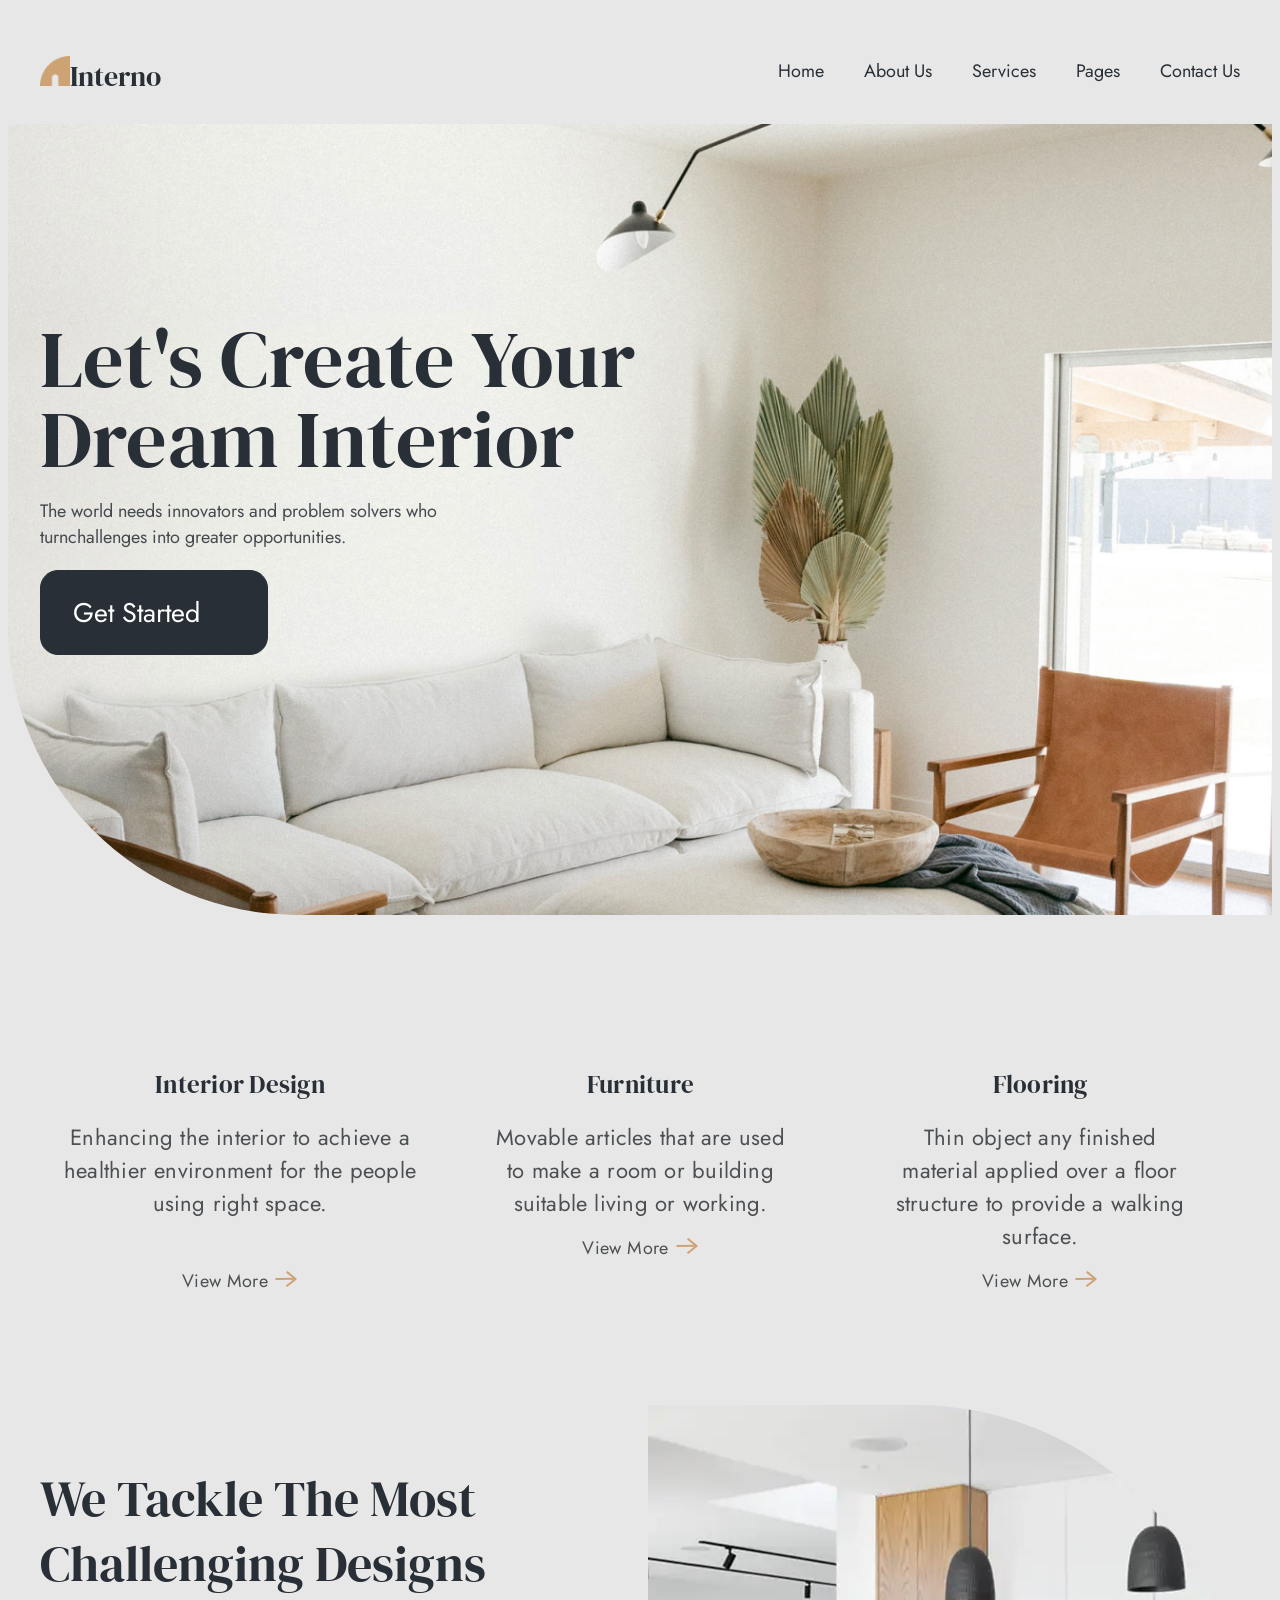
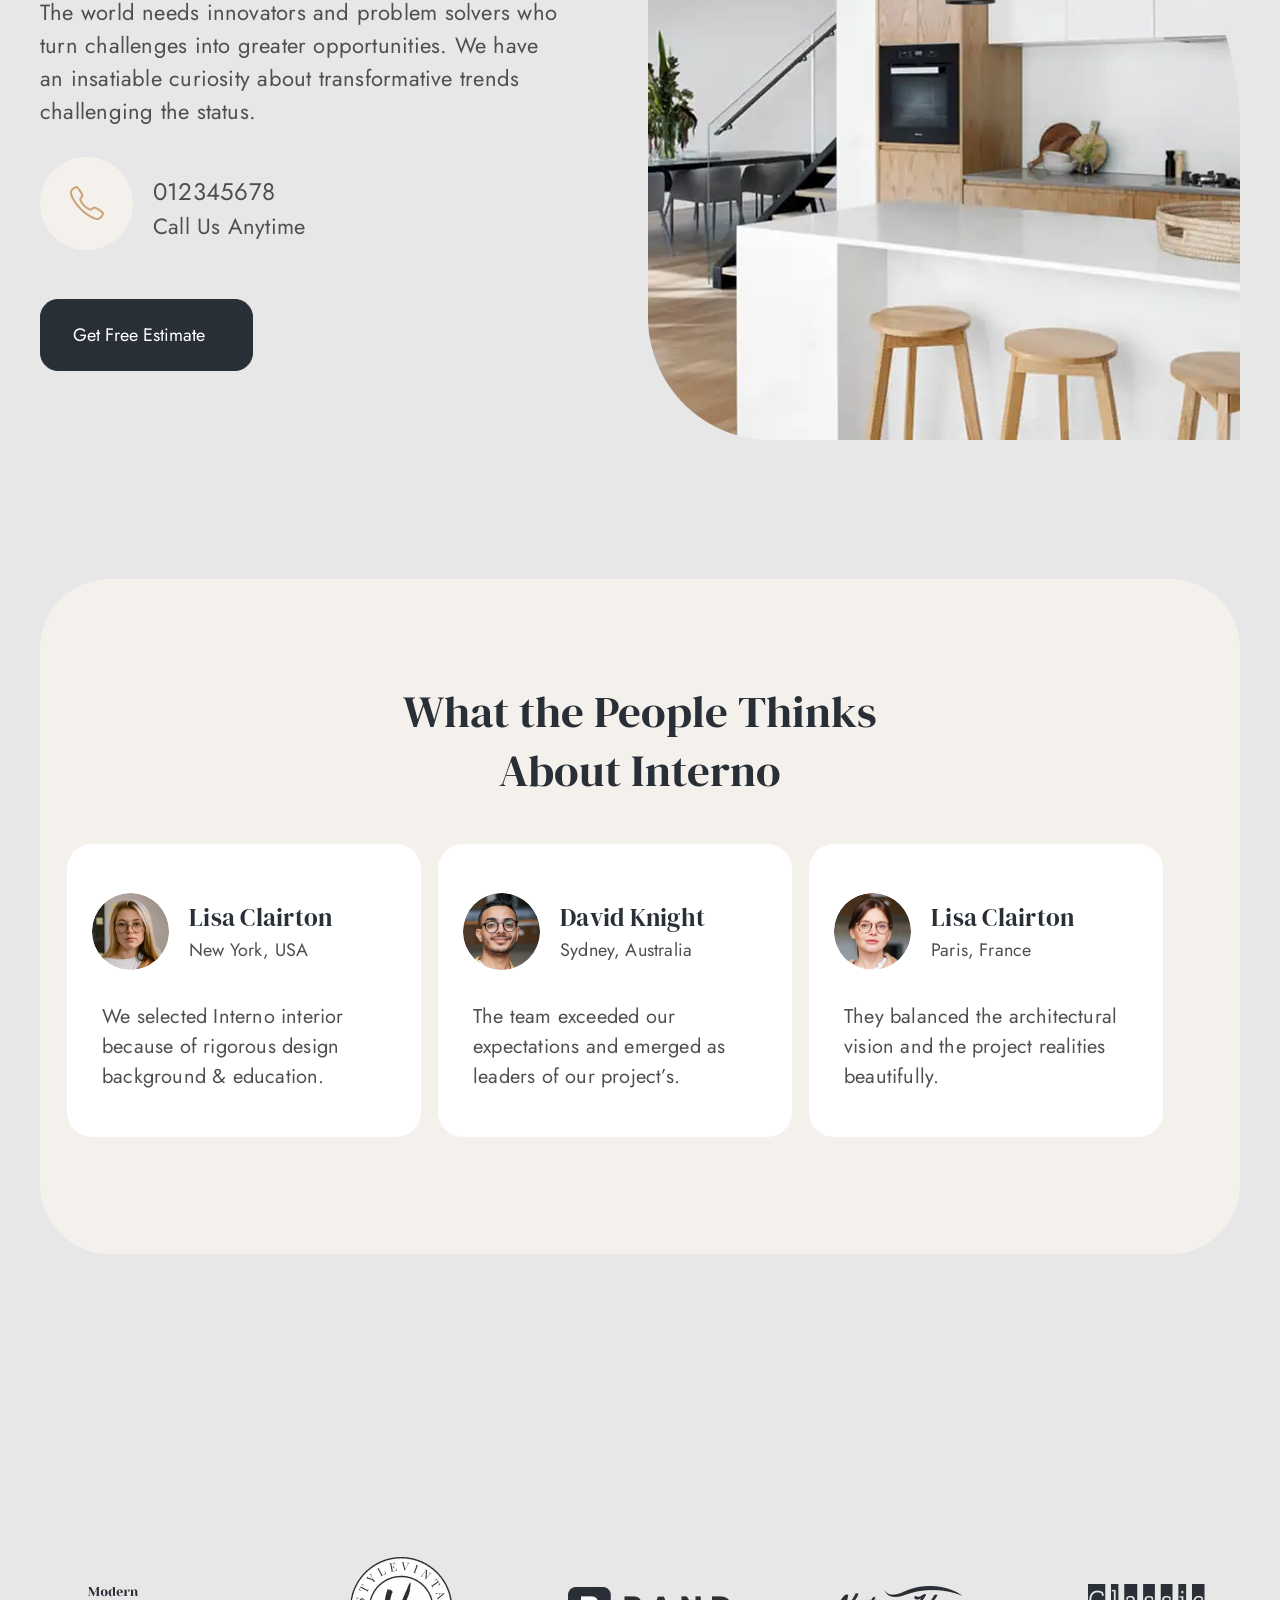
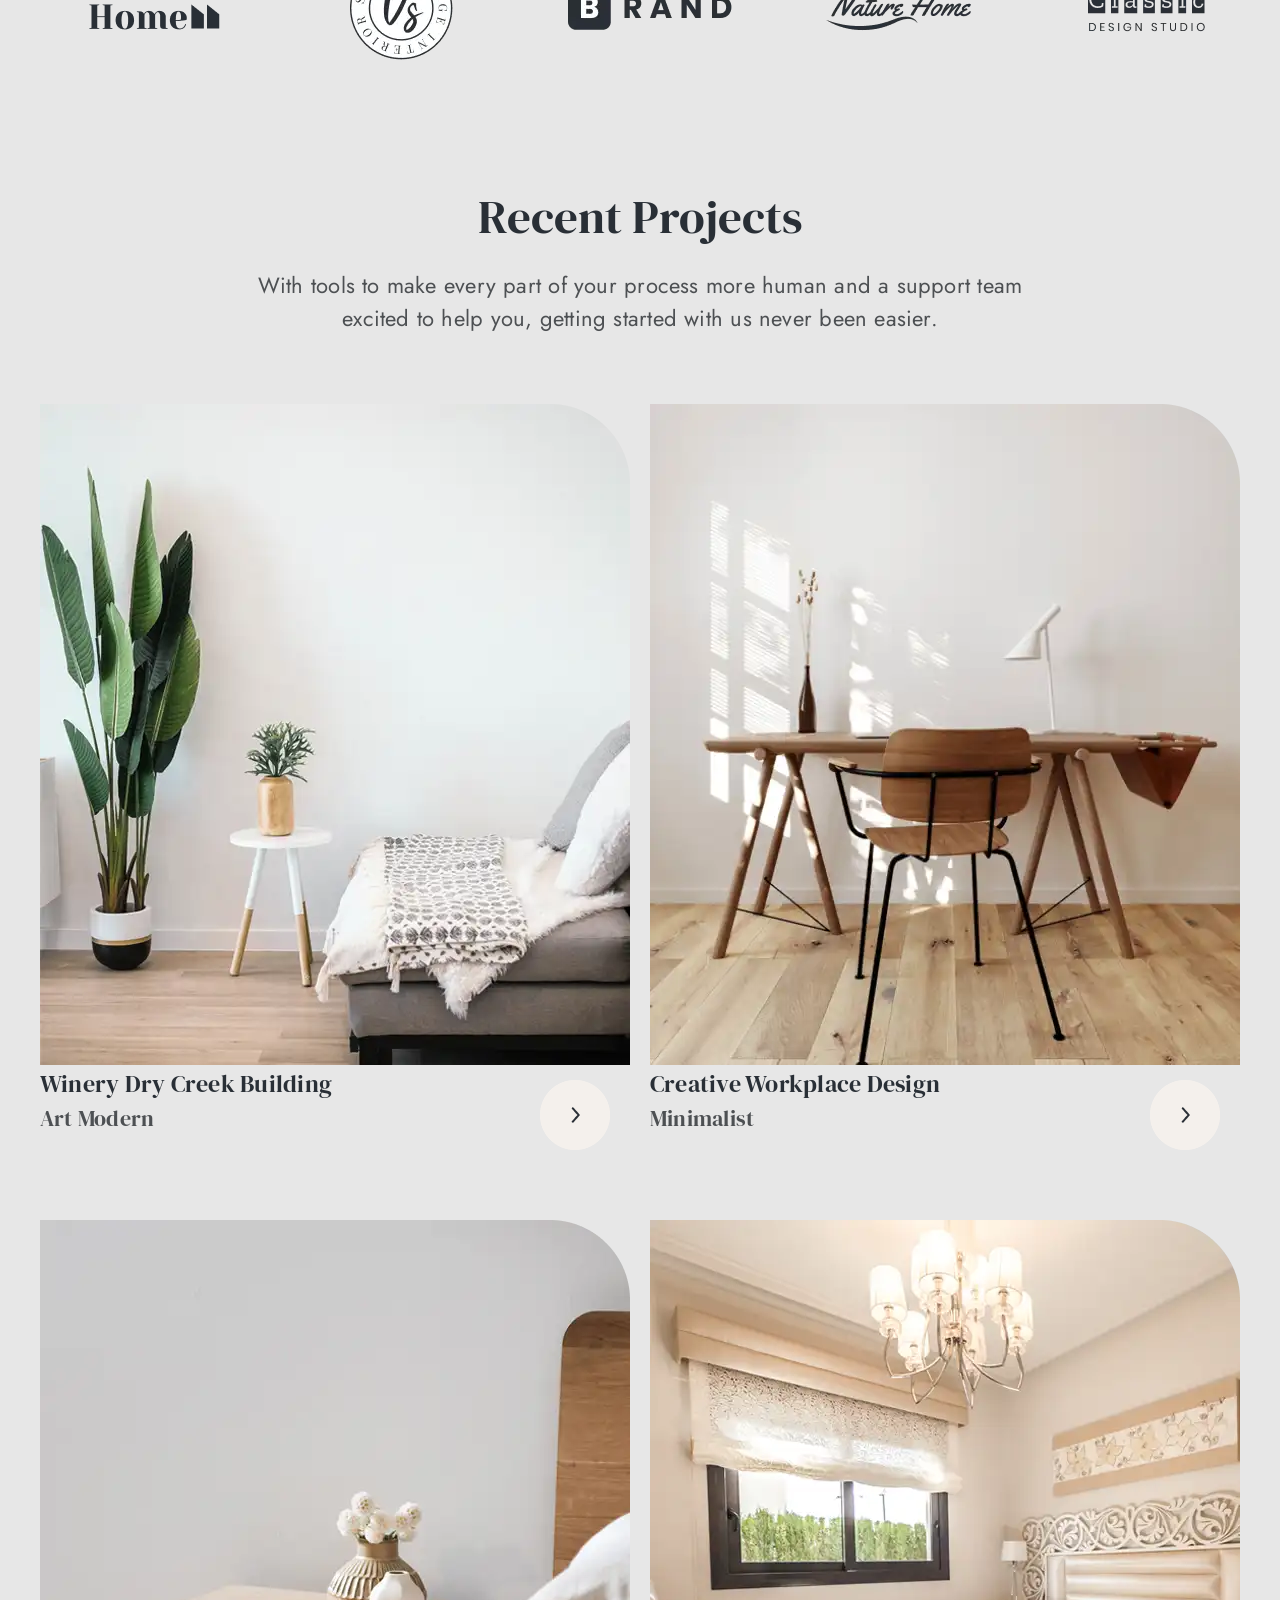
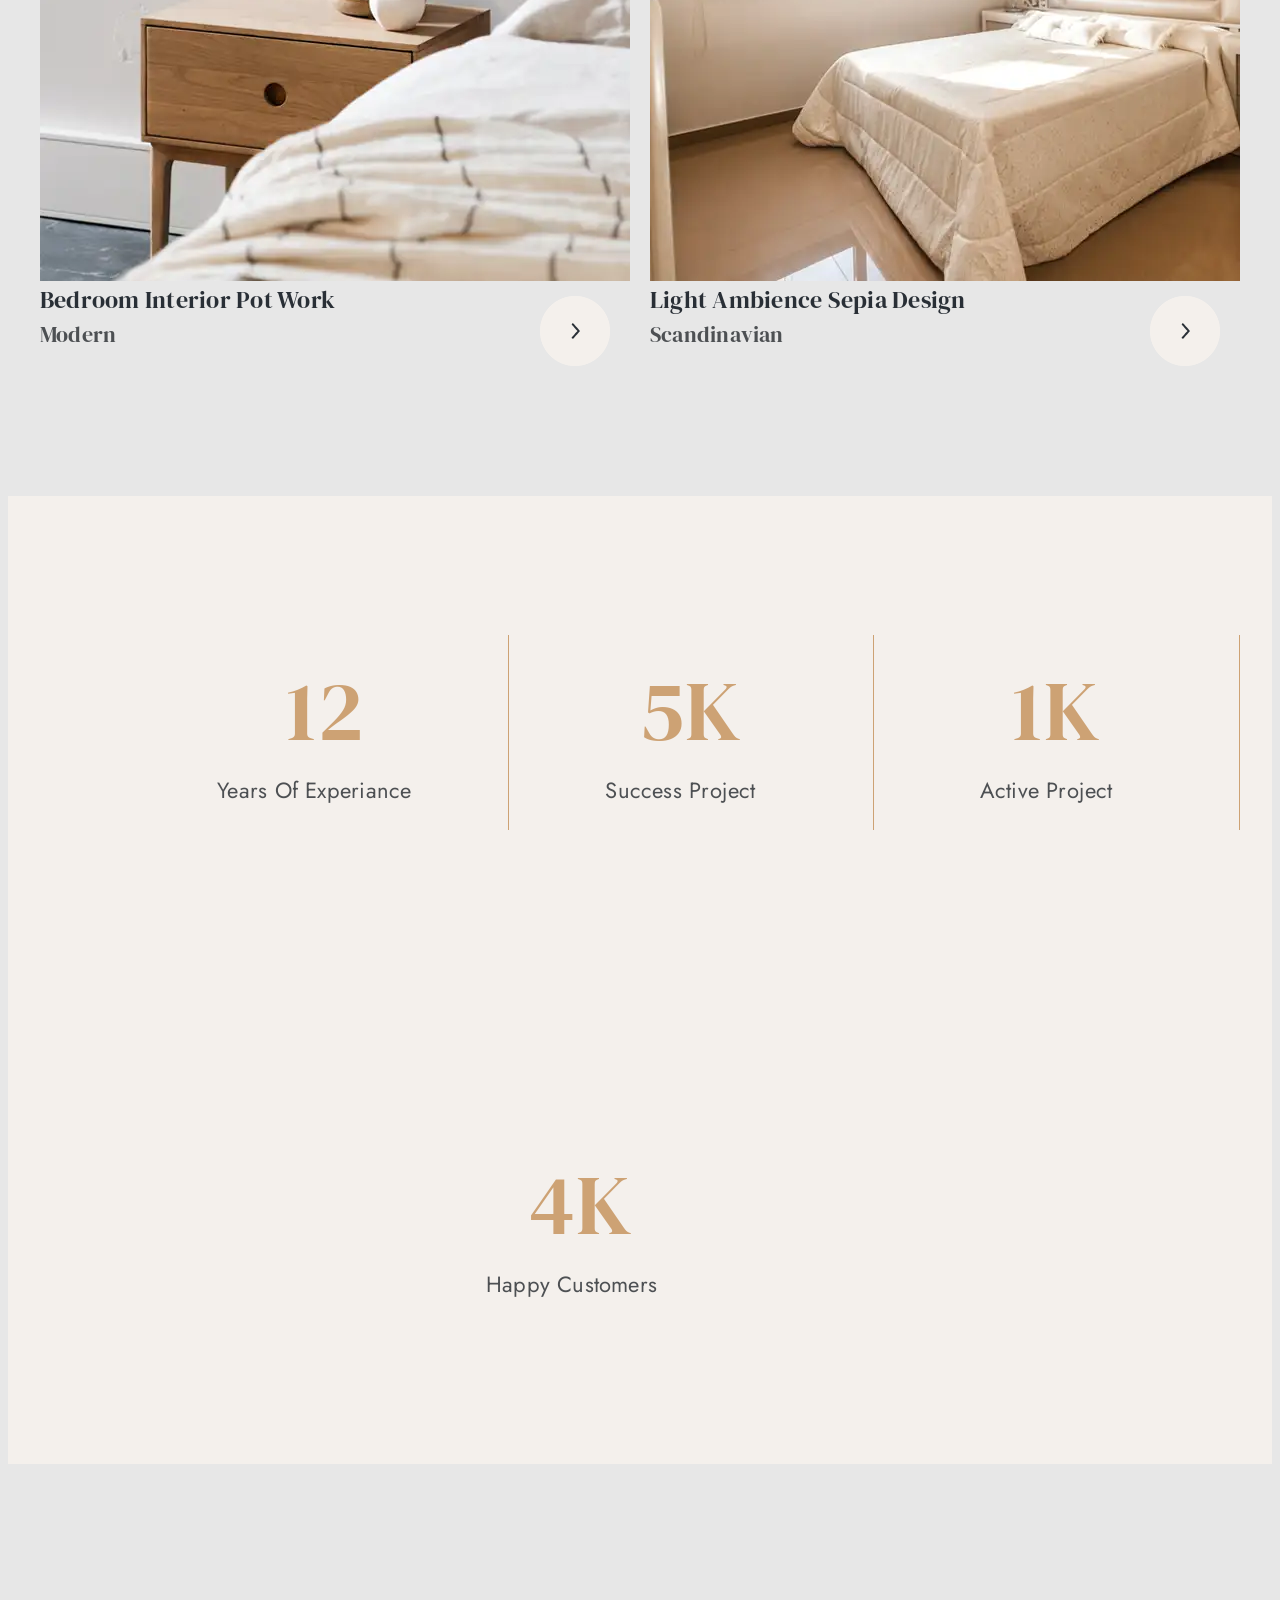
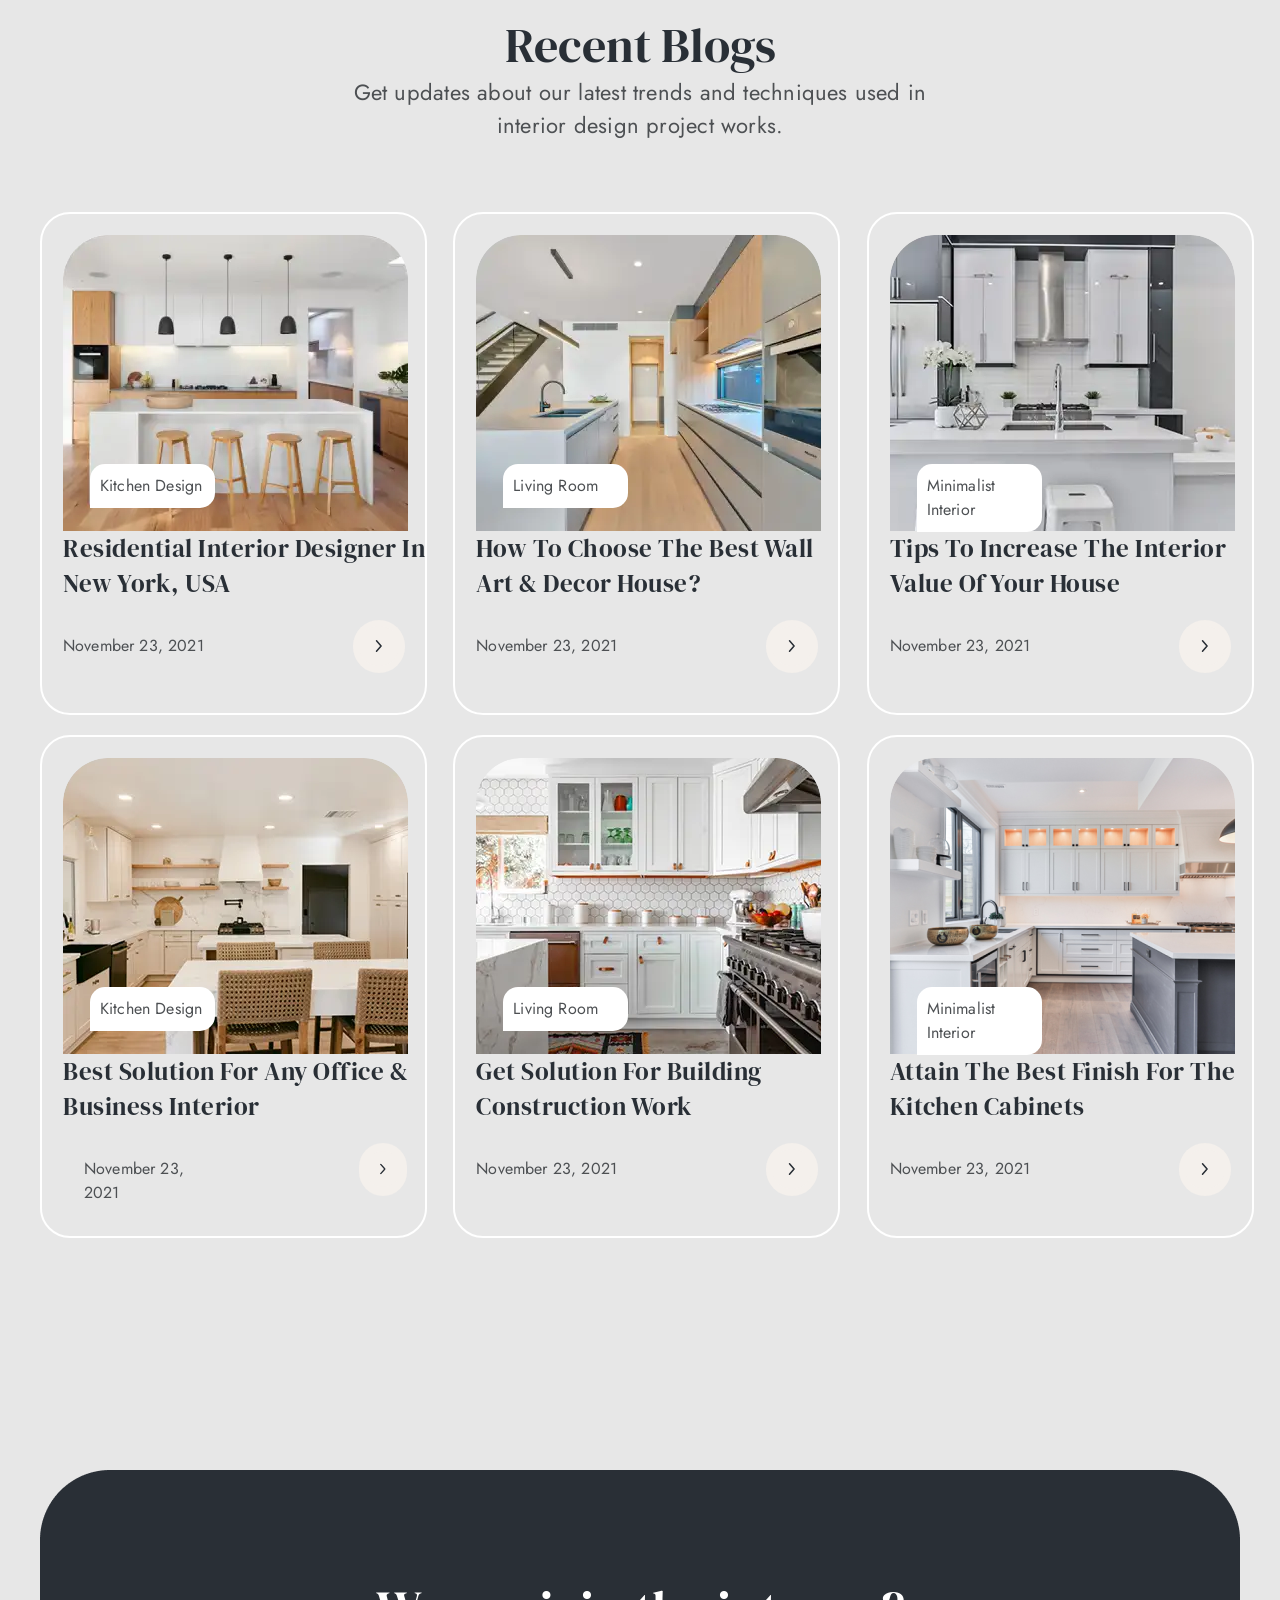
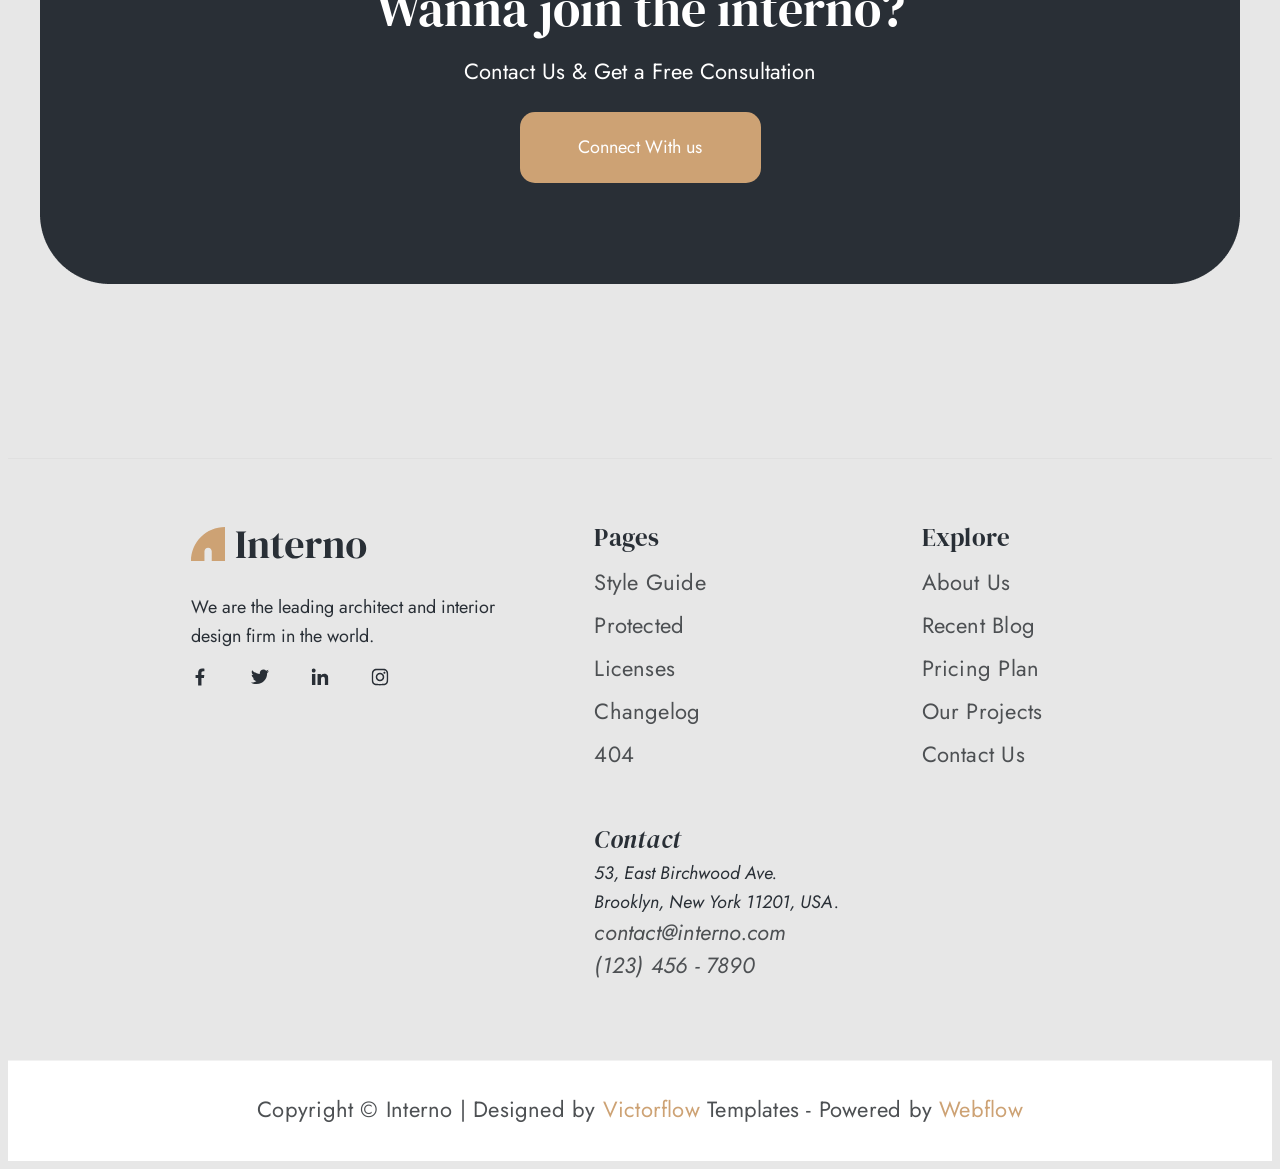
==== commit 75d8daee: "фыв" ====
--- a/index.html
+++ b/index.html
@@ -44,15 +44,16 @@
             <div class="container info-container">
                 <ul class="info-ul">
                     <li class="info-li">
-                        <div class="info-box">
+                        <div class="info-box ">
                             <h2 class="info-h2">Interior Design</h2>
-                            <p class="info-p">Enhancing the interior to achieve a healthier environment for the people
+                            <p class="info-p infop">Enhancing the interior to achieve a healthier environment for the
+                                people
                                 using right space.</p>
                             <a class="info-a" href="">View More</a>
                         </div>
                     </li>
-                    <li>
-                        <div class="info-box">
+                    <li class="info-li">
+                        <div class="info-box infoc">
                             <h2 class="info-h2 info-f">Furniture</h2>
                             <p class="info-p info-en">Movable articles that are used to make a room or building<br>
                                 suitable
@@ -61,8 +62,8 @@
                             <a class="info-a" href="">View More</a>
                         </div>
                     </li>
-                    <li>
-                        <div class="info-box">
+                    <li class="info-li">
+                        <div class="info-box infoa">
                             <h2 class="info-h2 info-fl">Flooring</h2>
                             <p class="info-p info-th">Thin object any finished material applied over a floor structure
                                 to
--- a/css/style.css
+++ b/css/style.css
@@ -142,6 +142,10 @@
   display: flex;
 }
 
+.info-li {
+  padding-top: 75px;
+}
+
 .info-box {
   text-align: center;
   width: 400px;
@@ -155,49 +159,44 @@
   letter-spacing: 0.01em;
   text-align: center;
   color: #292f36;
-  padding-left: 113px;
+  margin-bottom: 17px;
+}
+
+.info-f {
+}
+
+.info-fl {
+}
+
+.info-p {
+  font-family: "Jost", sans-serif;
+  font-weight: 400;
+  font-size: 22px;
+  line-height: 150%;
+  letter-spacing: 0.01em;
+  text-align: center;
+  color: #4d5053;
+  margin-bottom: 15px;
+}
+
+.infoc {
+  padding-left: 52px;
   padding-right: 51px;
-  padding-bottom: 17px;
-  padding-top: 75px;
-}
-
-.info-f {
-  padding-left: 145px;
-  padding-right: 144px;
-  padding-bottom: 17px;
-  padding-top: 75px;
-}
-
-.info-fl {
-  padding-left: 151px;
-  padding-right: 151px;
-  padding-bottom: 17px;
-  padding-top: 75px;
-}
-
-.info-p {
-  font-family: "Jost", sans-serif;
-  font-weight: 400;
-  font-size: 22px;
-  line-height: 150%;
-  letter-spacing: 0.01em;
-  text-align: center;
-  color: #4d5053;
-  padding-right: 41px;
-  padding-left: 42px;
-  padding-bottom: 48px;
+}
+
+.infoa {
+  padding-left: 52px;
+  padding-right: 52px;
+}
+
+.infop {
+  margin-bottom: 48px;
 }
 
 .info-en {
-  padding-right: 52px;
-  padding-left: 51px;
-  padding-bottom: 15px;
 }
 
 .info-th {
-  padding-right: 52px;
-  padding-left: 52px;
-  padding-bottom: 15px;
 }
 
 .info-a {
@@ -324,6 +323,7 @@
   letter-spacing: 0em;
   text-align: center;
   color: #292f36;
+  margin-bottom: 45px;
 }
 
 .about-father {
@@ -890,12 +890,10 @@
 
 .footer__bottom {
   border-top: 1px solid rgba(0, 0, 0, 0.05);
-  padding: 18px 5%;
-  margin-top: 20px;
+  padding-top: 32px;
+  padding-bottom: 35px;
   background: #fff;
   text-align: center;
-  width: 1440px;
-  height: 33px;
 }
 
 .footer-bottom-text {
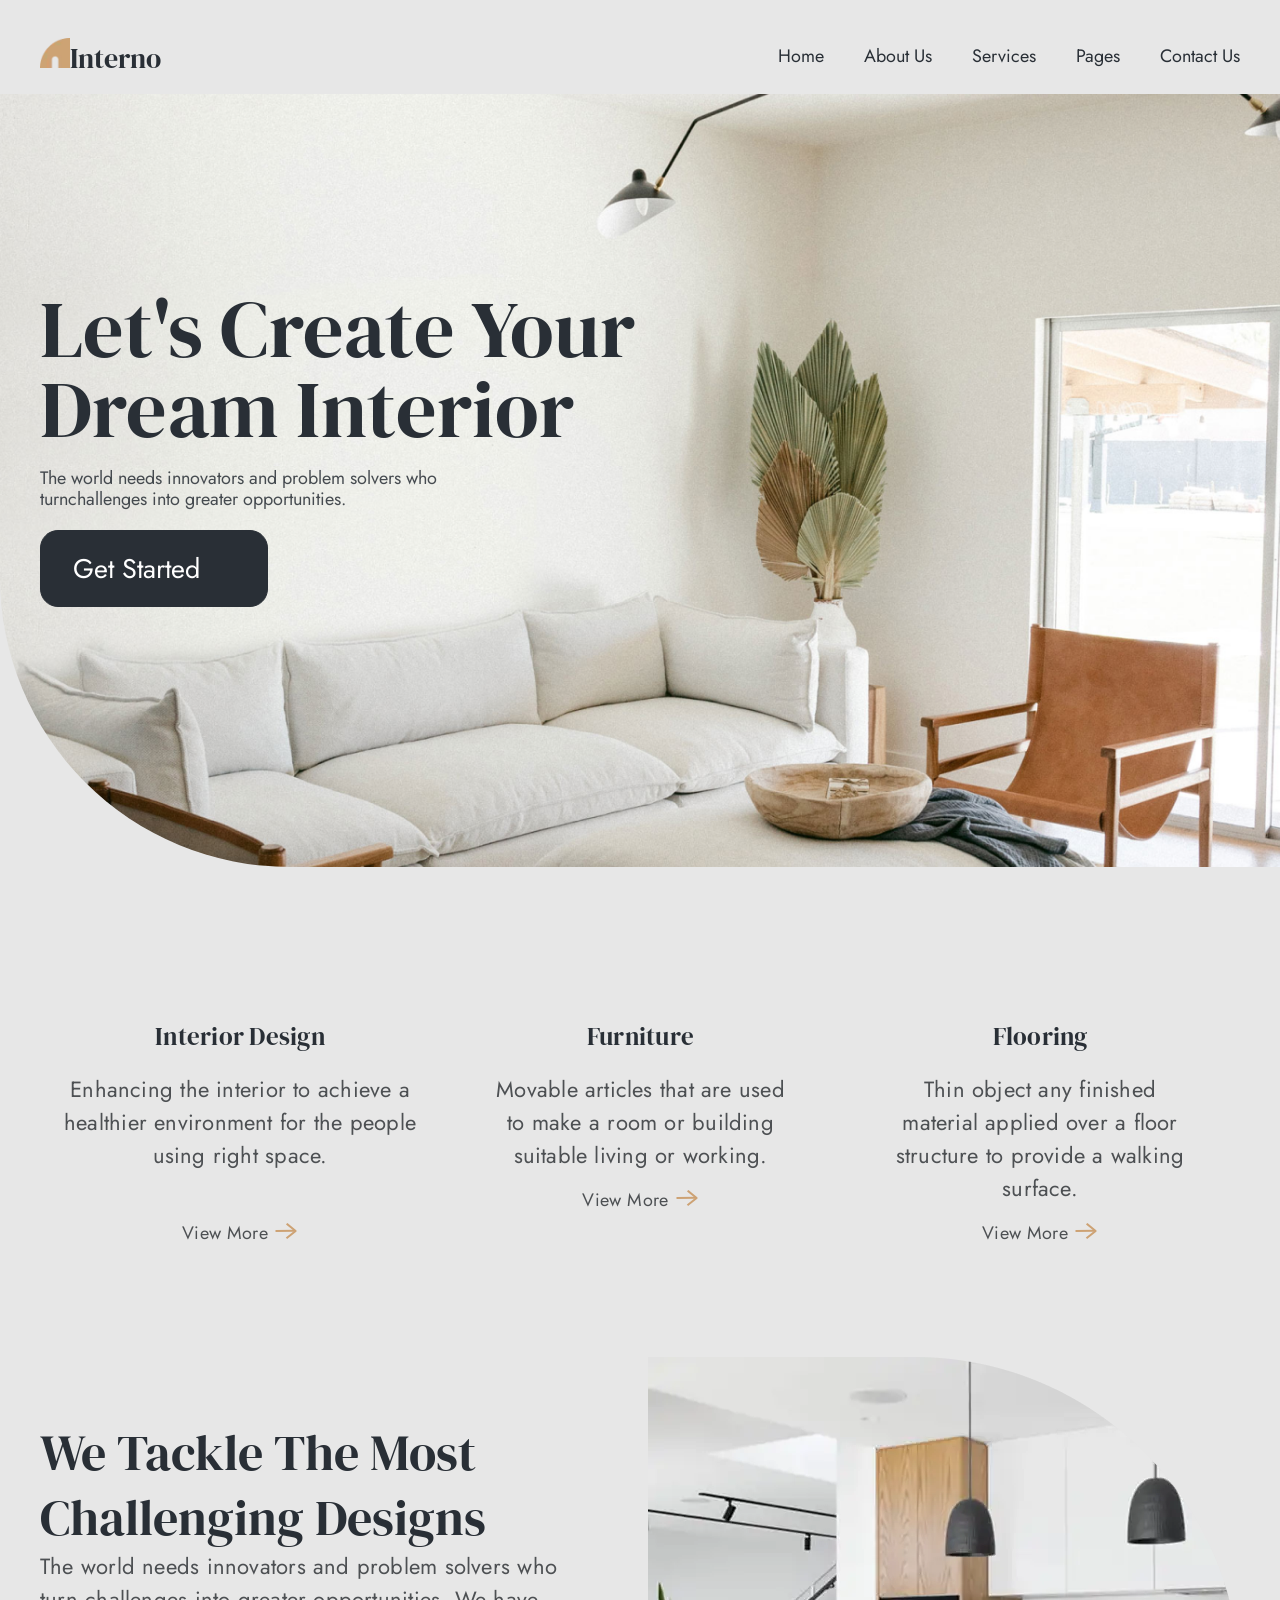
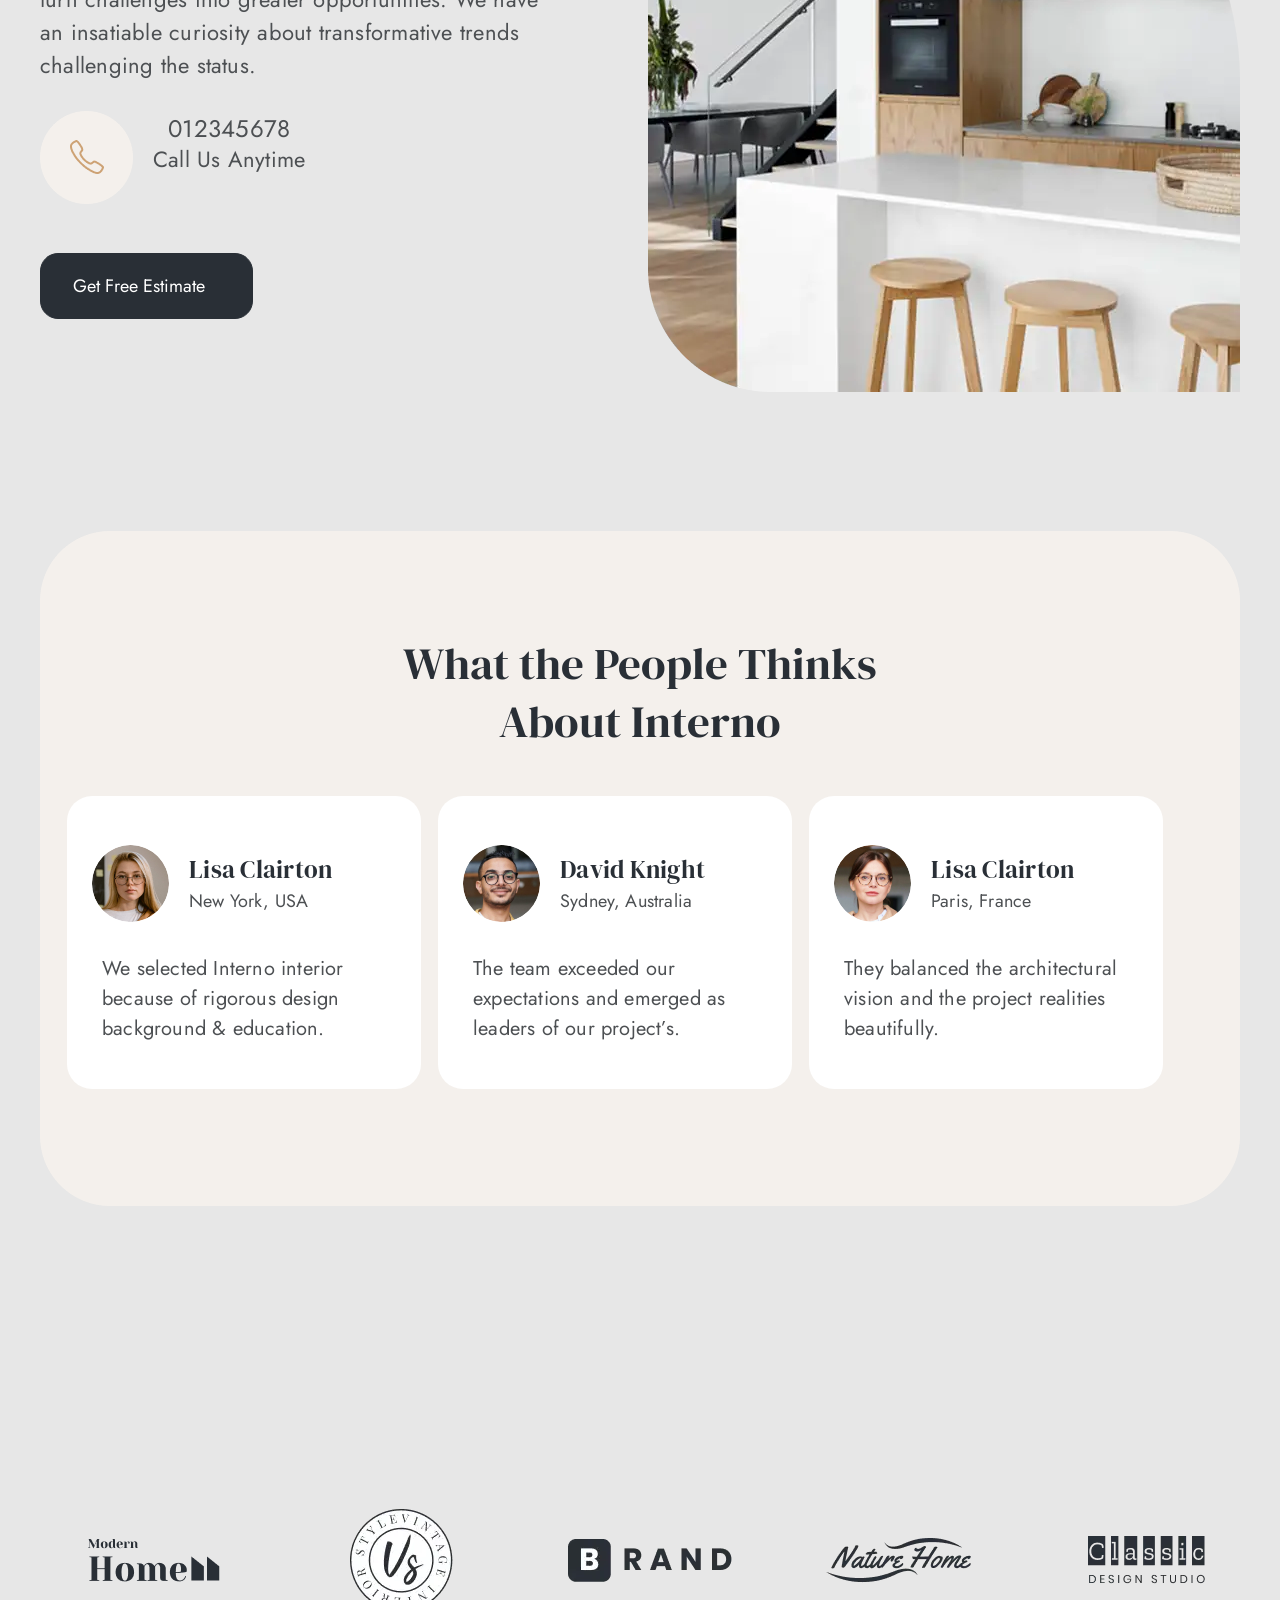
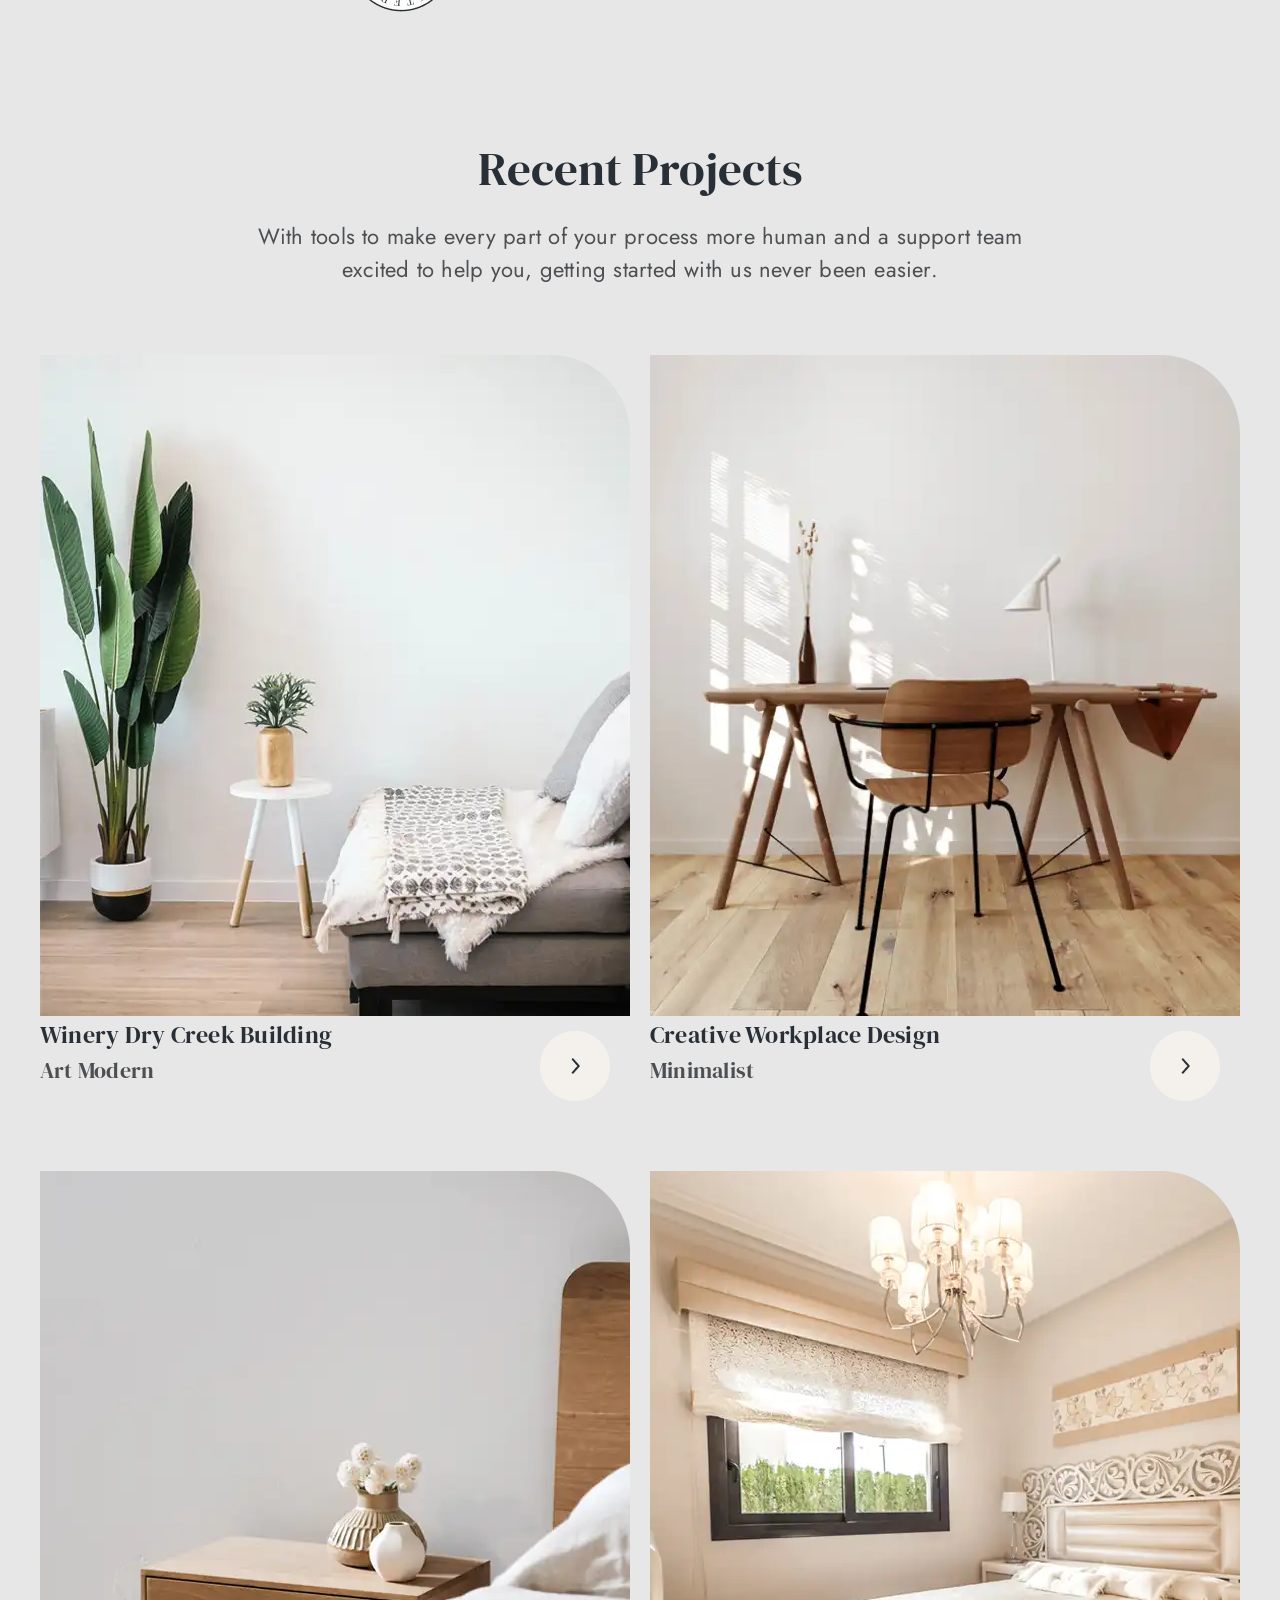
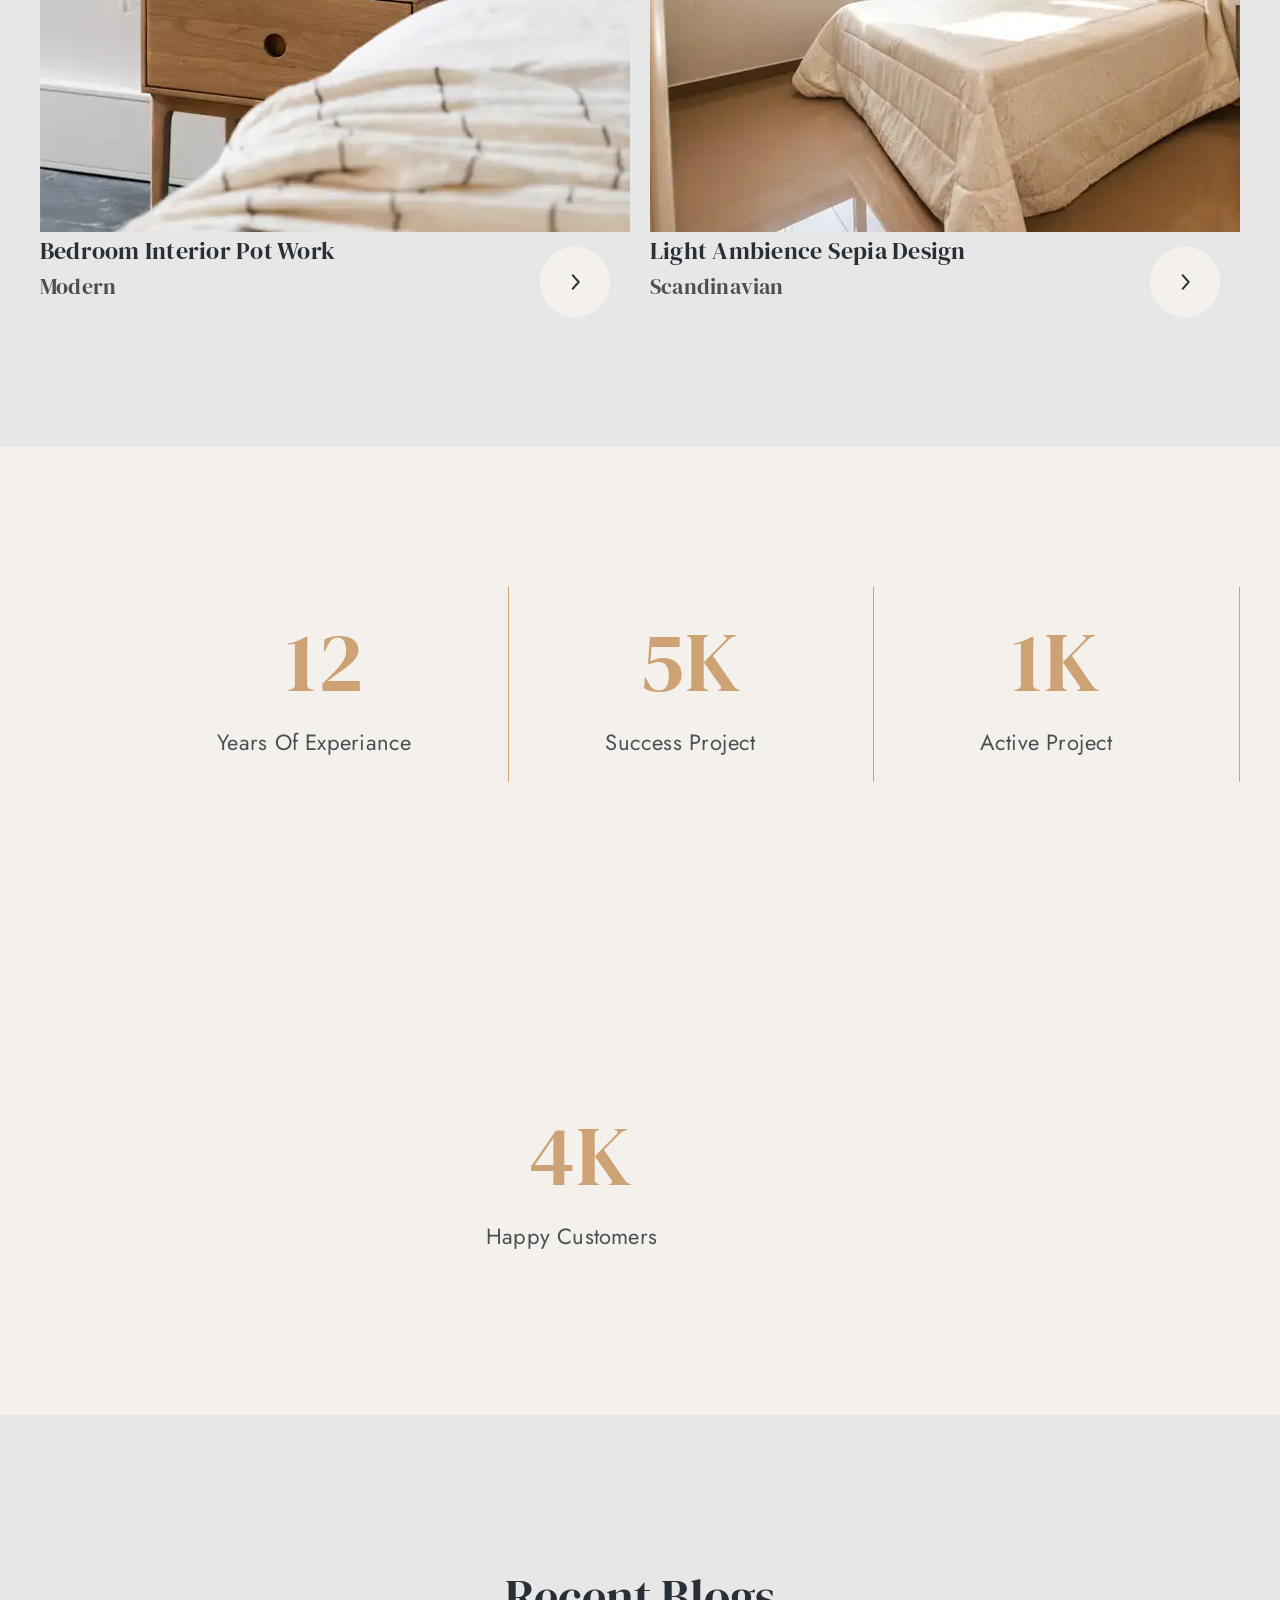
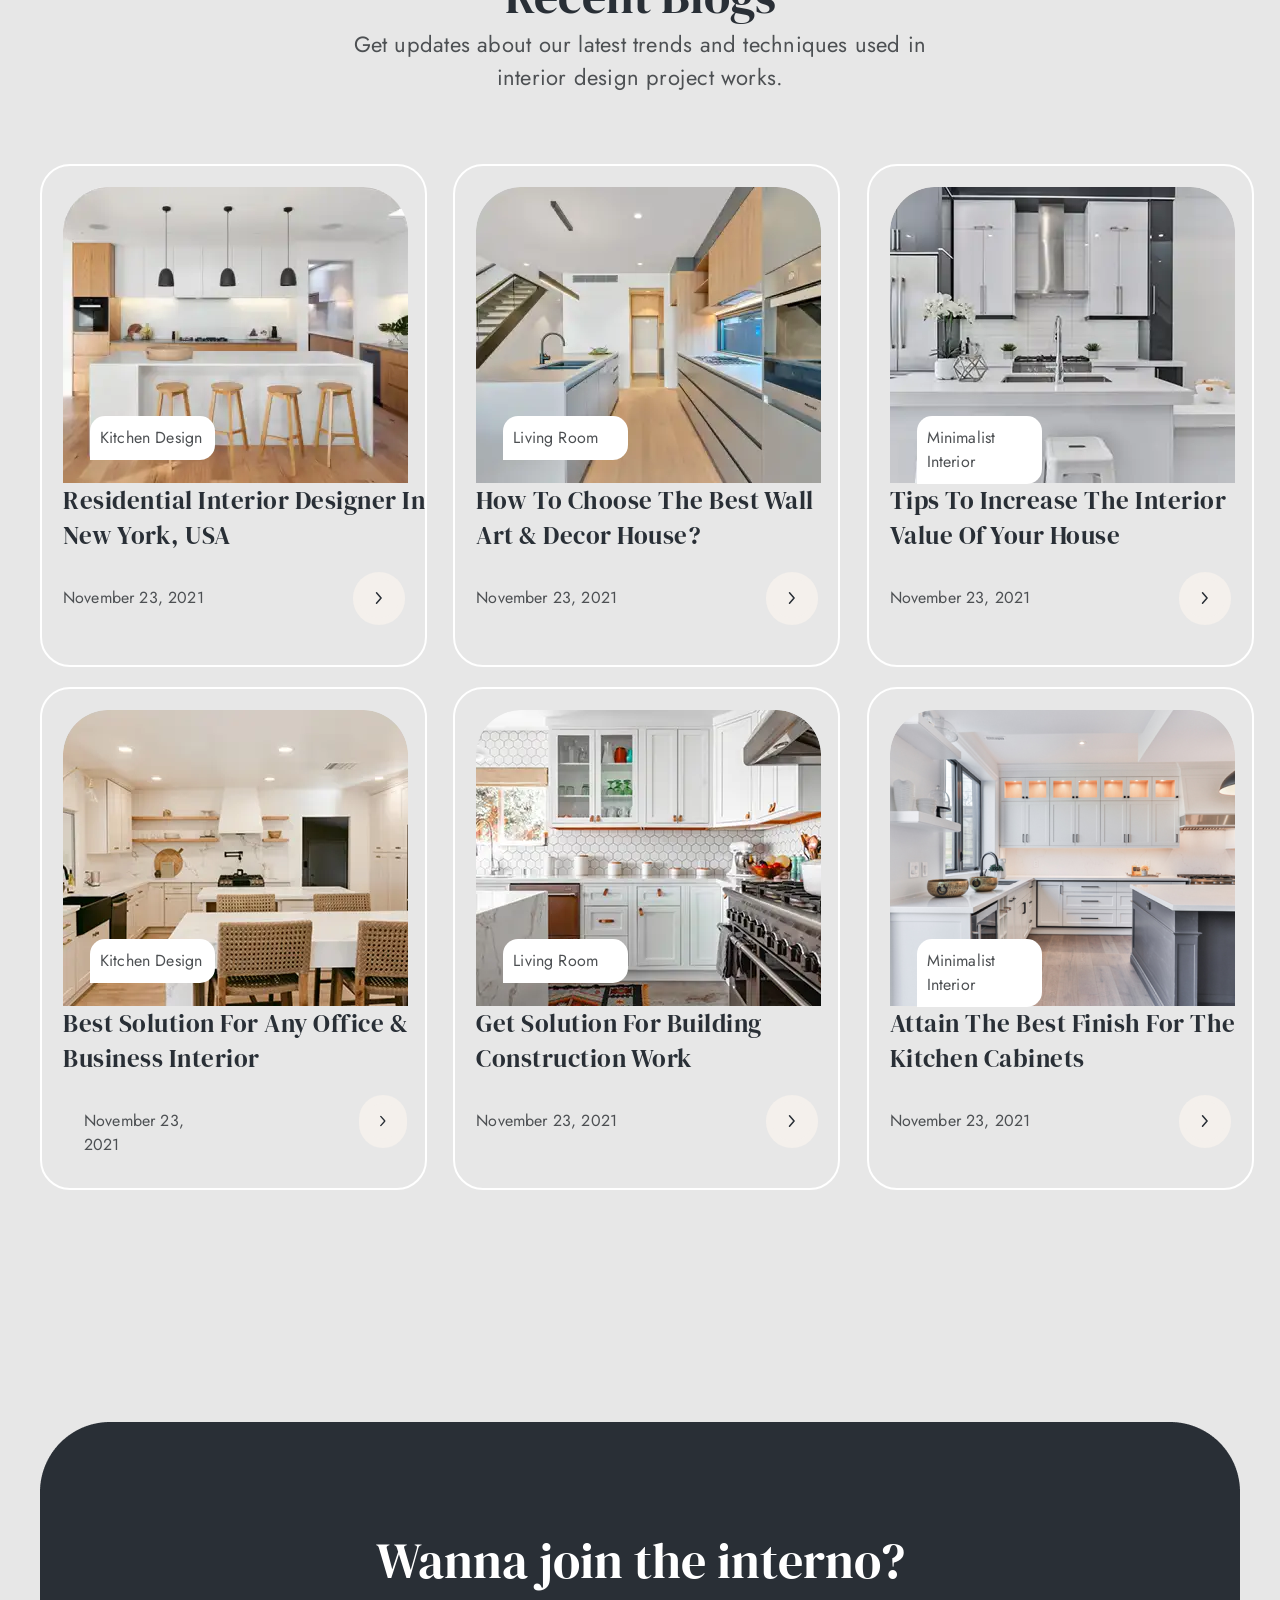
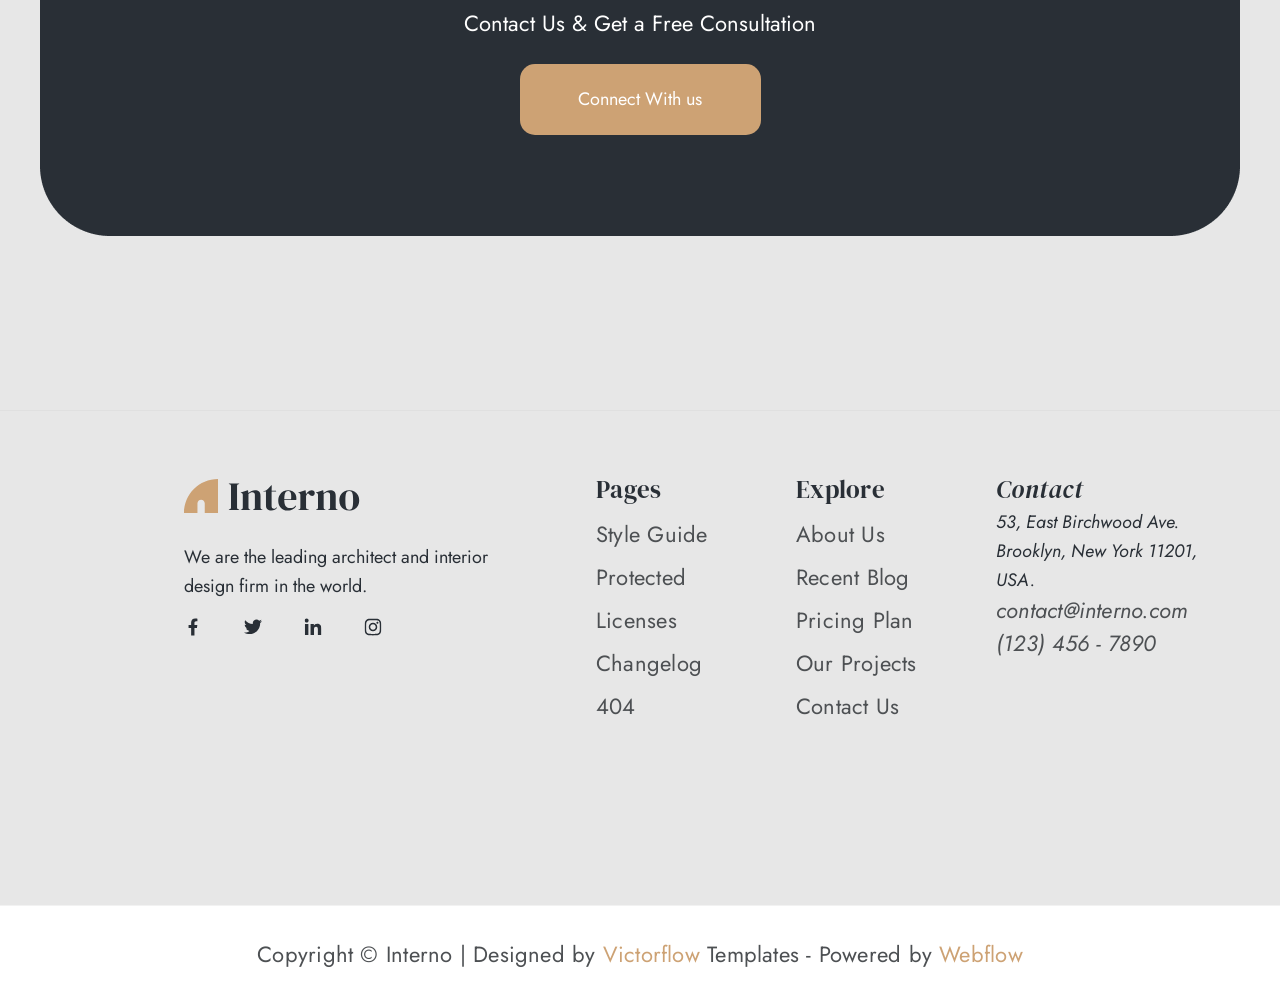
==== commit 73f77016: "ыа" ====
--- a/index.html
+++ b/index.html
@@ -5,6 +5,9 @@
     <meta charset="UTF-8">
     <meta name="viewport" content="width=device-width, initial-scale=1.0">
     <title>Document</title>
+    <link rel="stylesheet" href="https://cdnjs.cloudflare.com/ajax/libs/modern-normalize/3.0.1/modern-normalize.min.css"
+        integrity="sha512-q6WgHqiHlKyOqslT/lgBgodhd03Wp4BEqKeW6nNtlOY4quzyG3VoQKFrieaCeSnuVseNKRGpGeDU3qPmabCANg=="
+        crossorigin="anonymous" referrerpolicy="no-referrer" />
     <link rel="preconnect" href="https://fonts.googleapis.com">
     <link rel="preconnect" href="https://fonts.gstatic.com" crossorigin>
     <link
--- a/css/style.css
+++ b/css/style.css
@@ -62,8 +62,6 @@
   text-decoration: none;
   font-size: 18px;
   color: #292f36;
-  margin-bottom: 20px;
-  margin-top: 12px;
 }
 
 .header-nav a:hover {
@@ -253,7 +251,6 @@
   line-height: 150%;
   letter-spacing: 0.01em;
   color: #4d5053;
-  padding-top: 17px;
 }
 
 .call-call {
@@ -272,6 +269,7 @@
   margin-top: 29px;
   width: 532px;
   padding-bottom: 39px;
+  text-align: center;
 }
 
 .call-div {
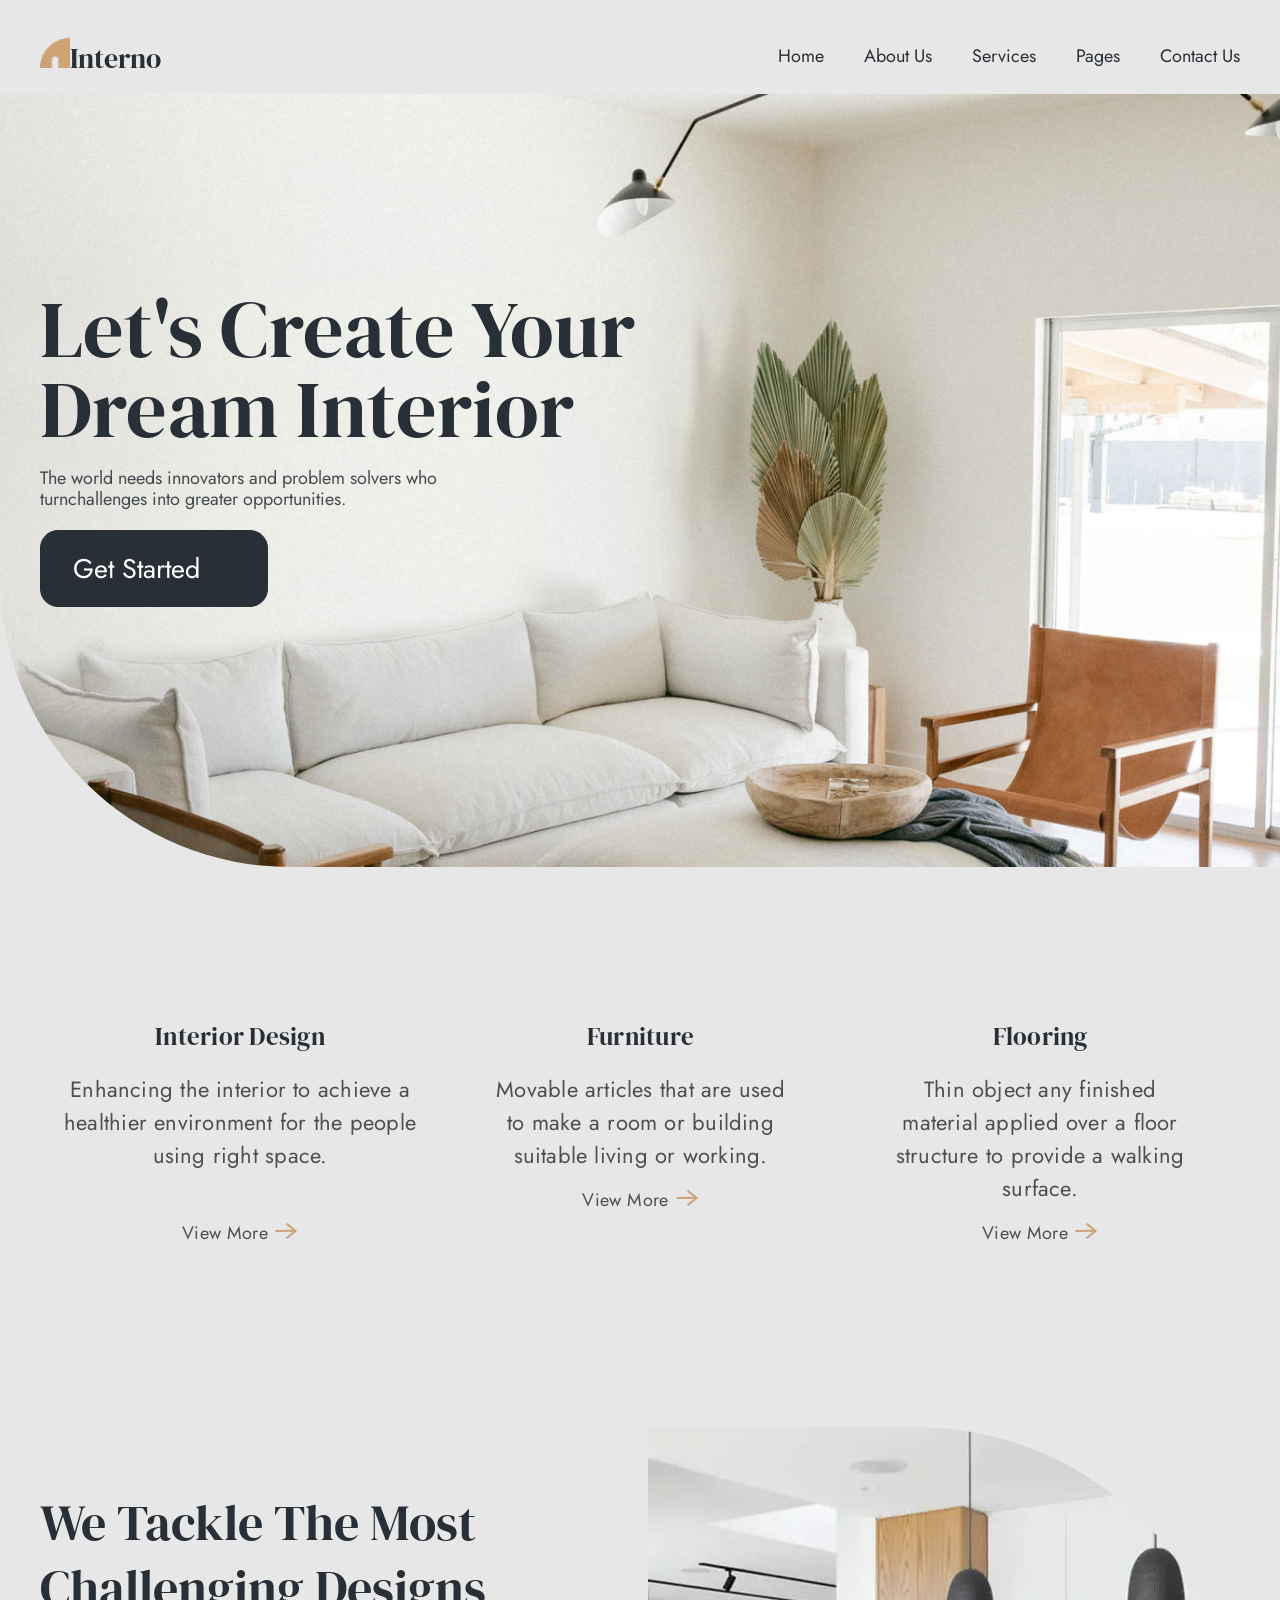
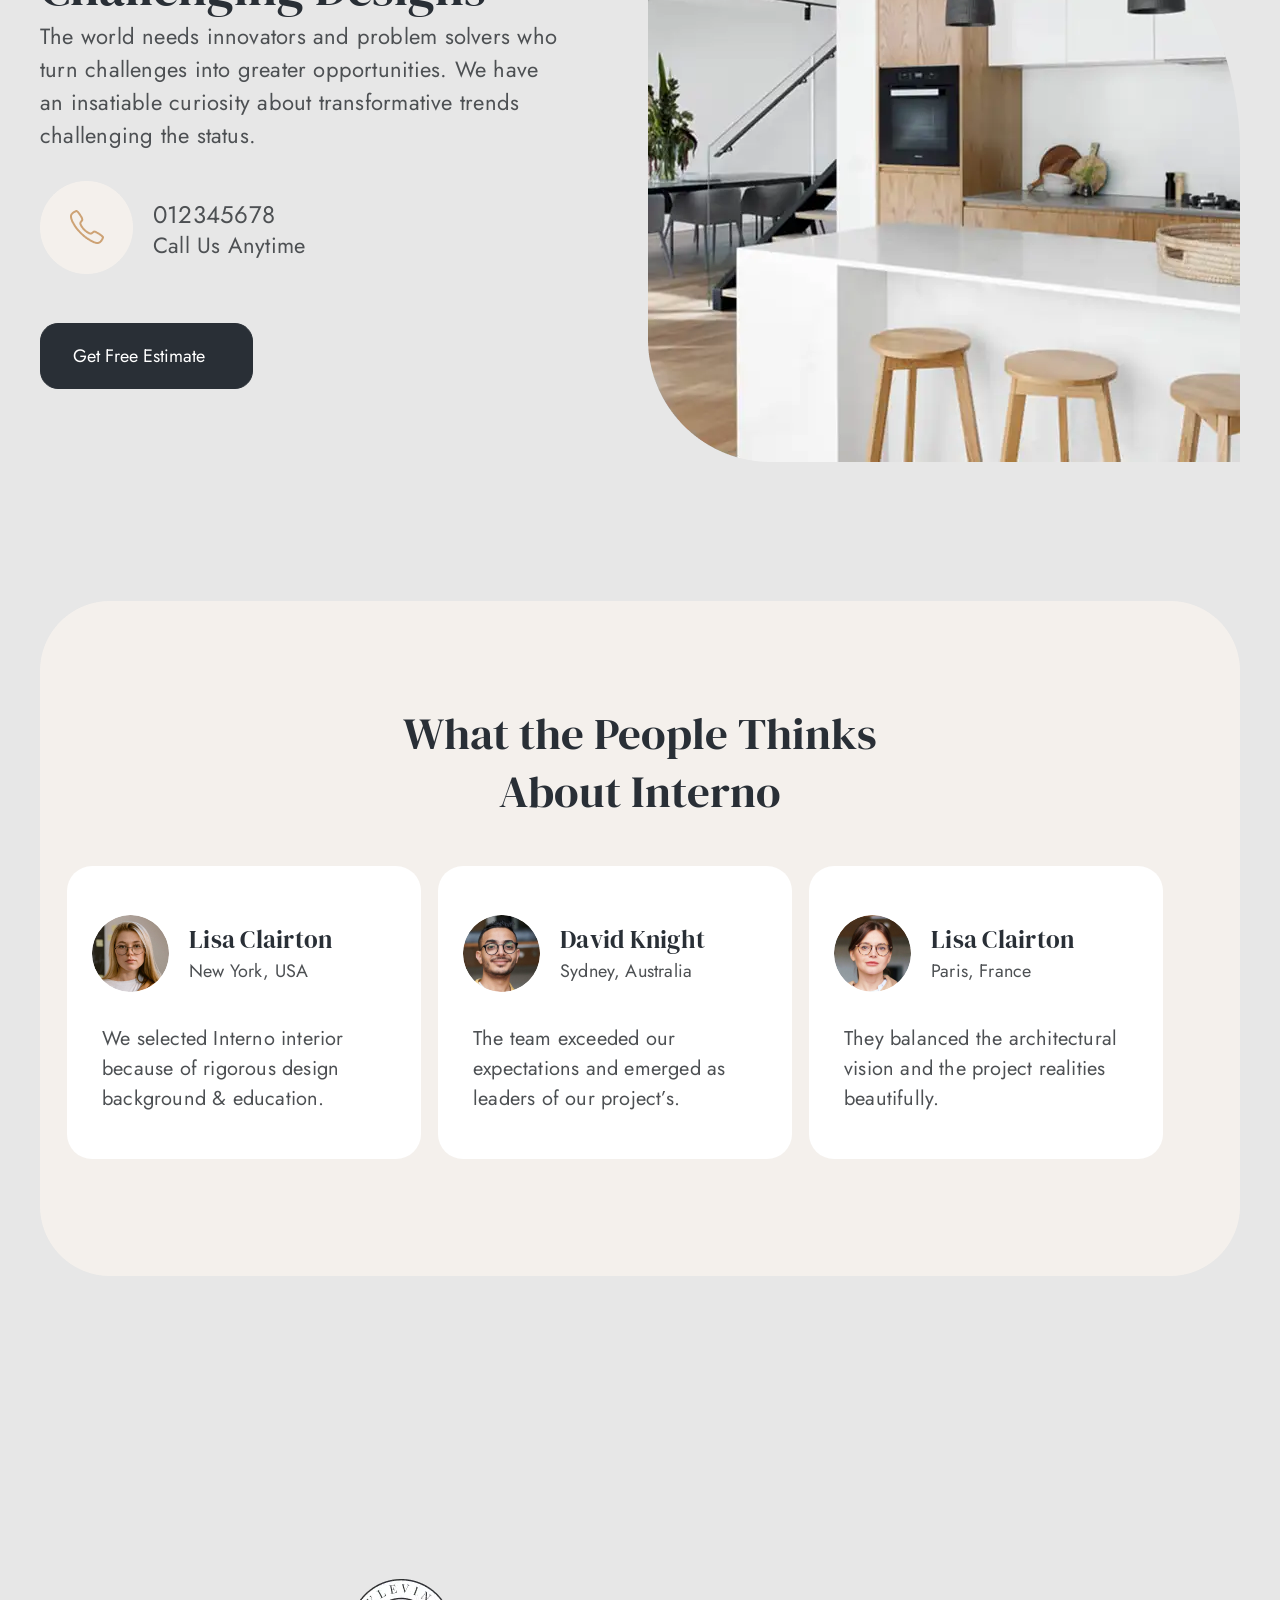
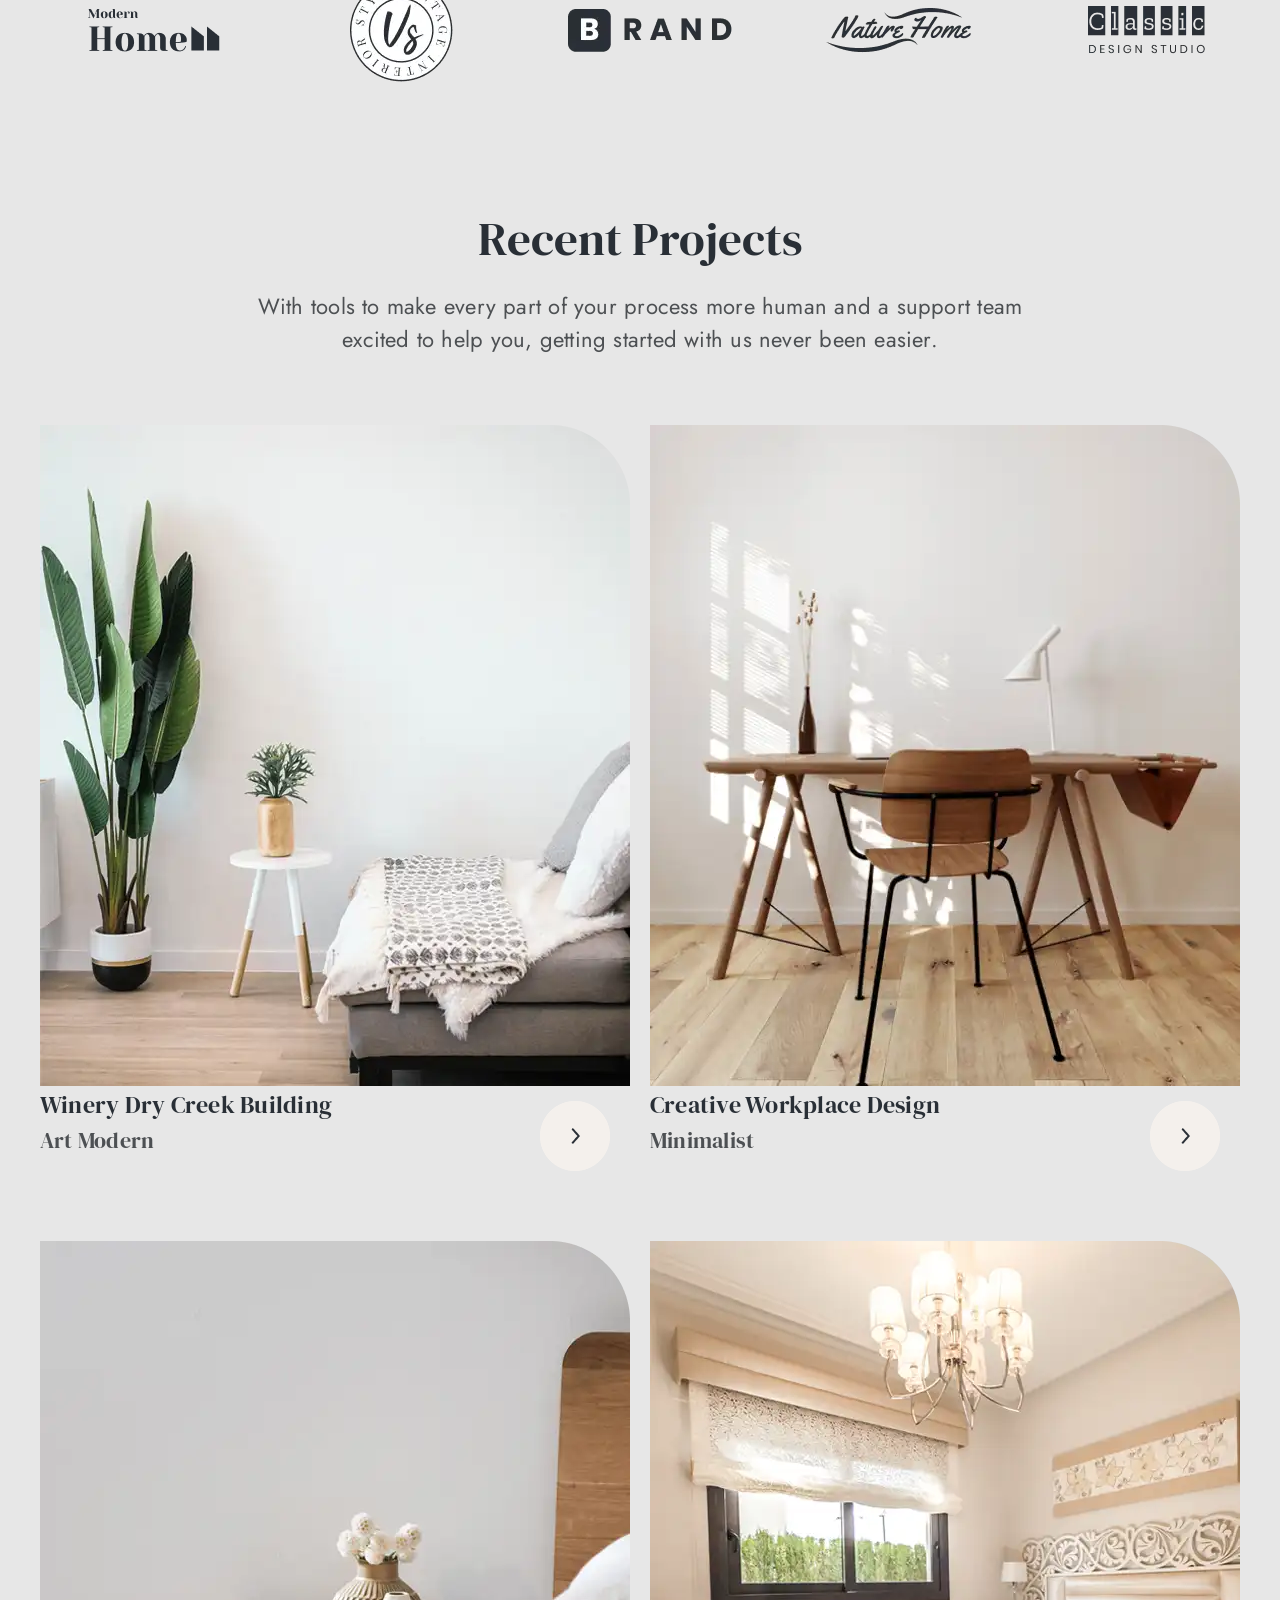
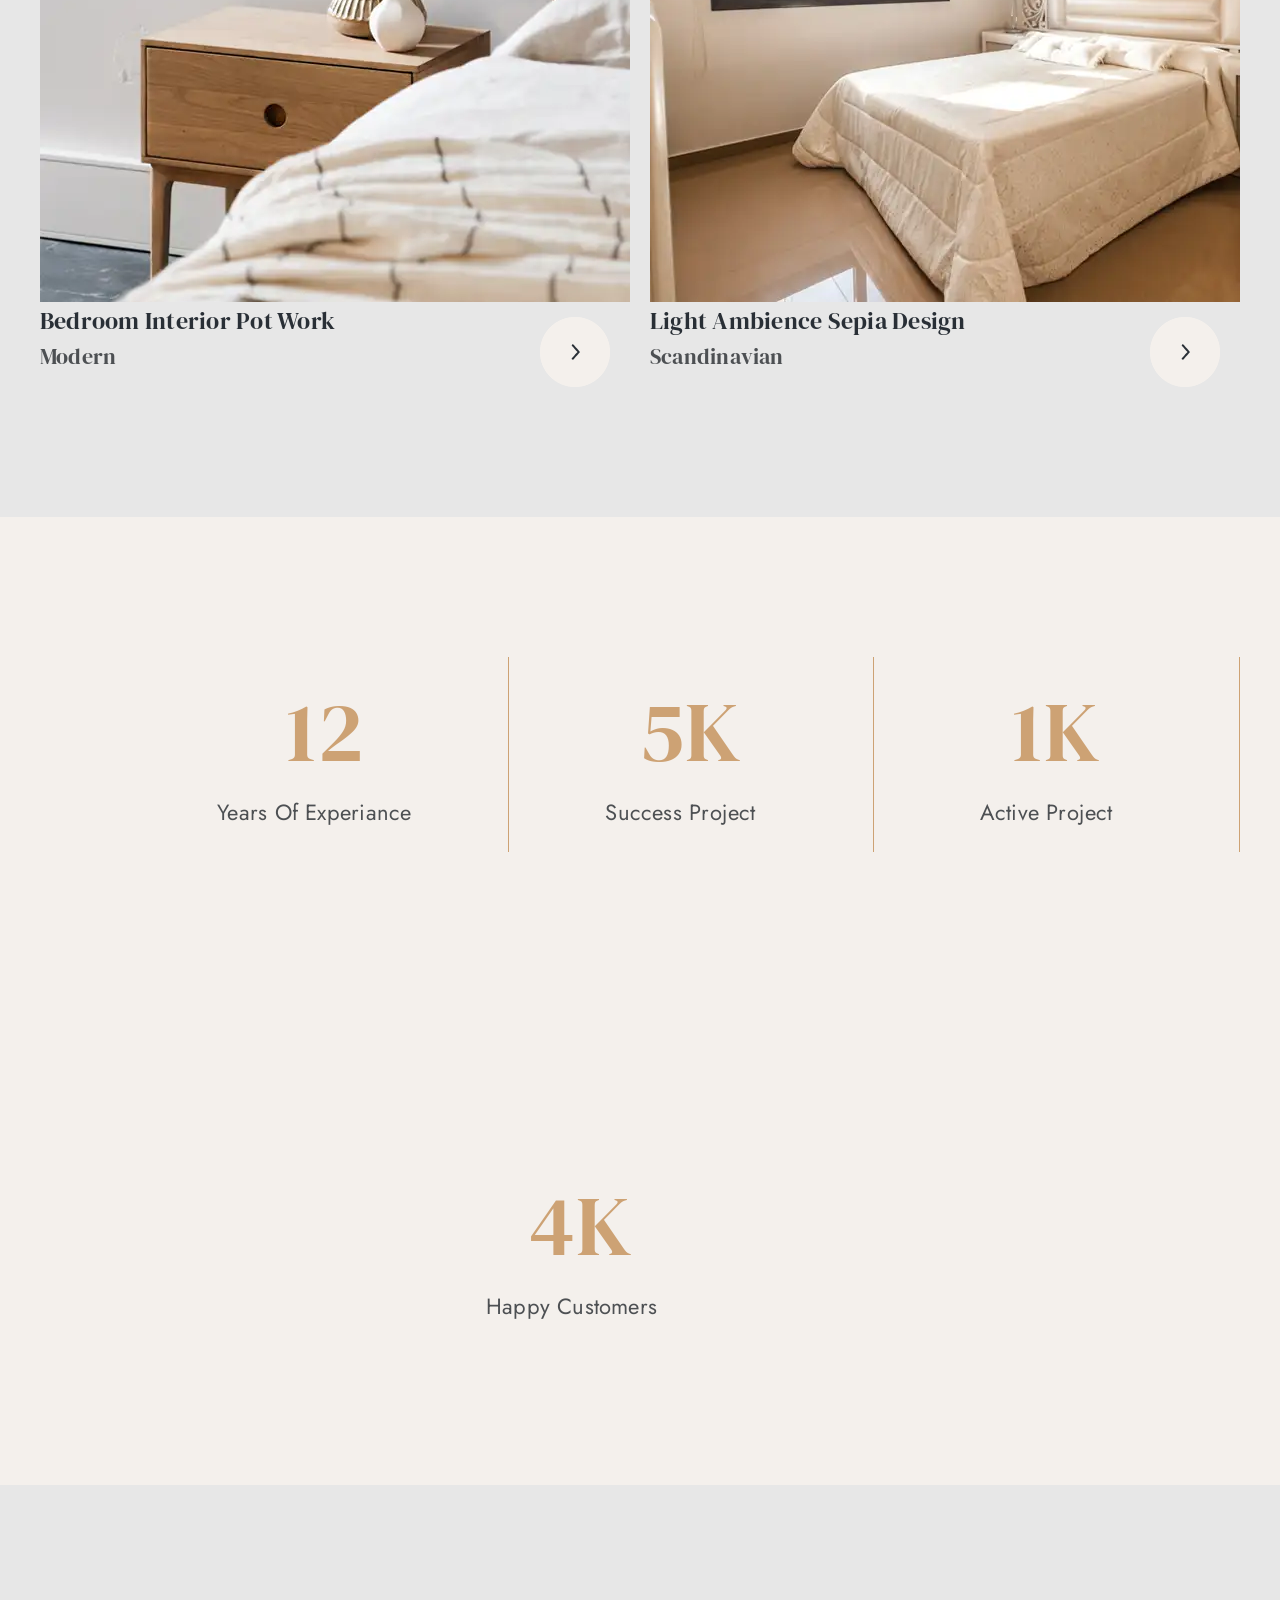
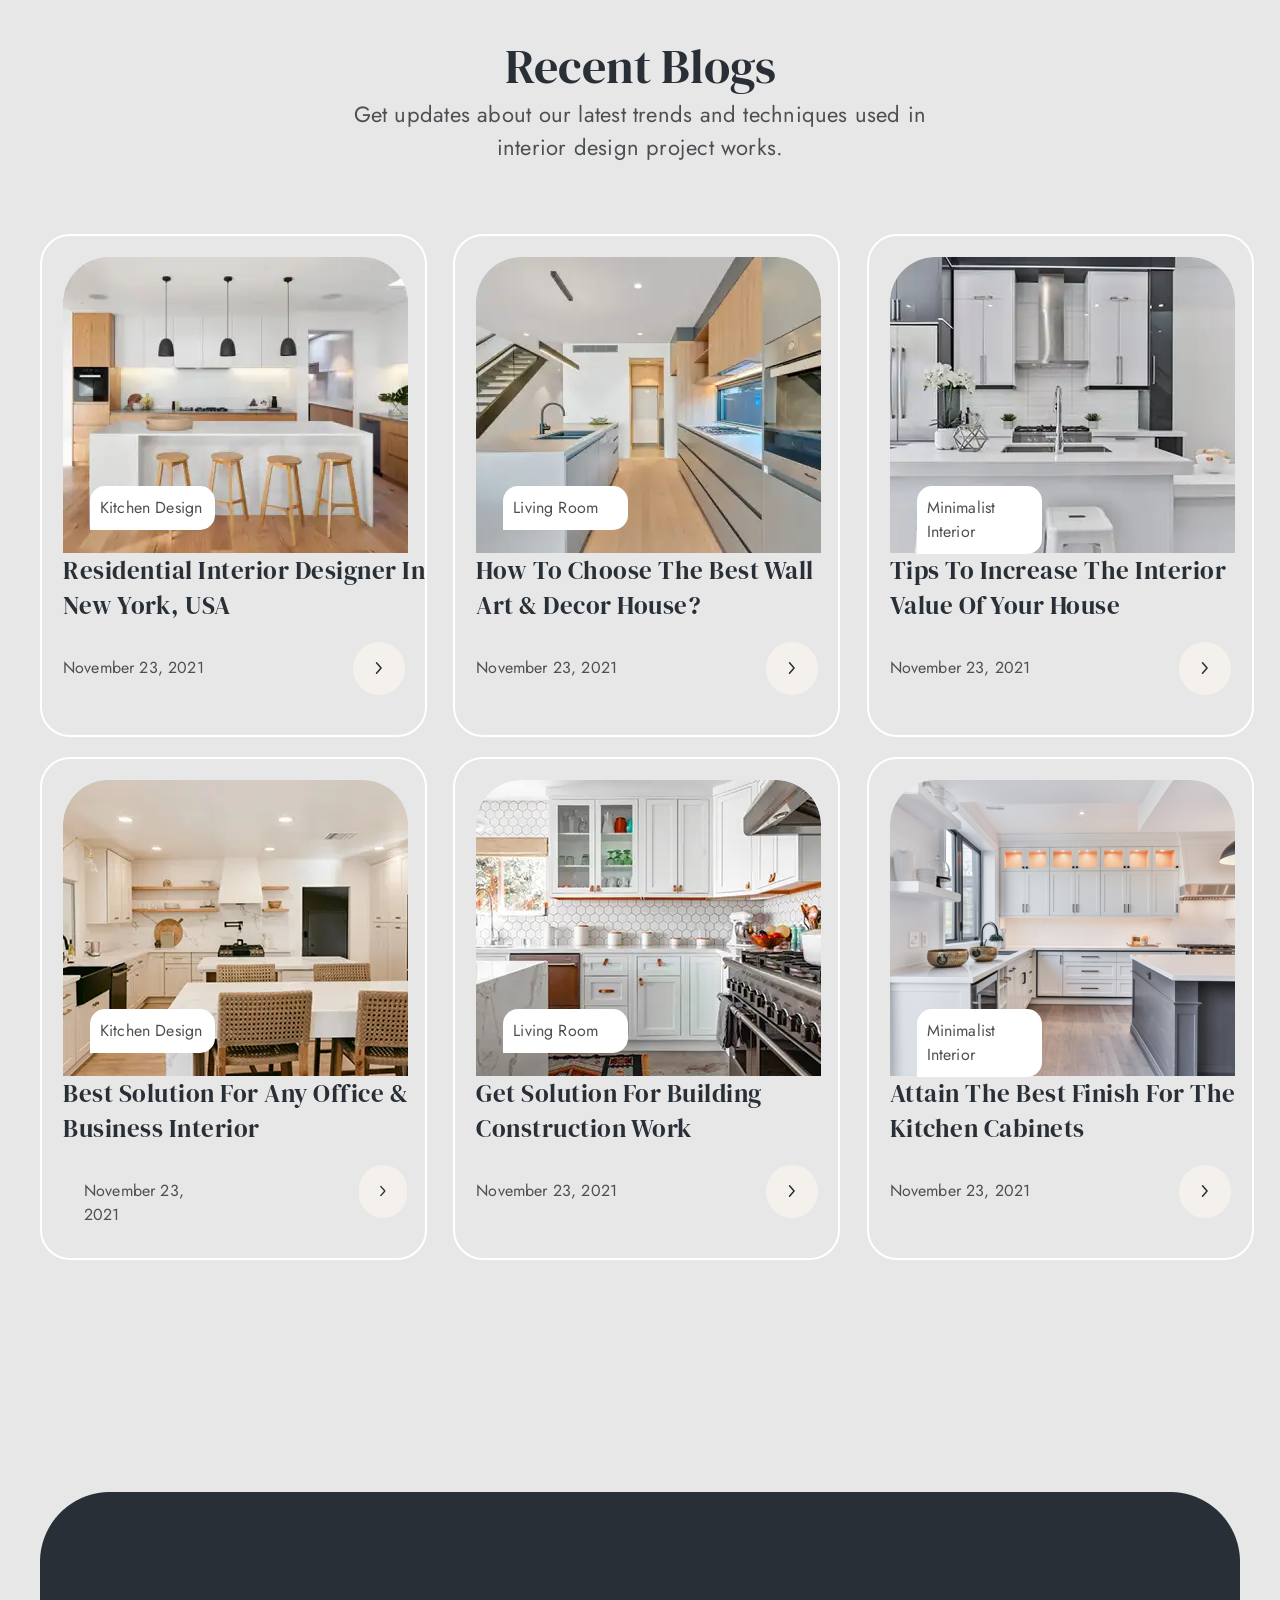
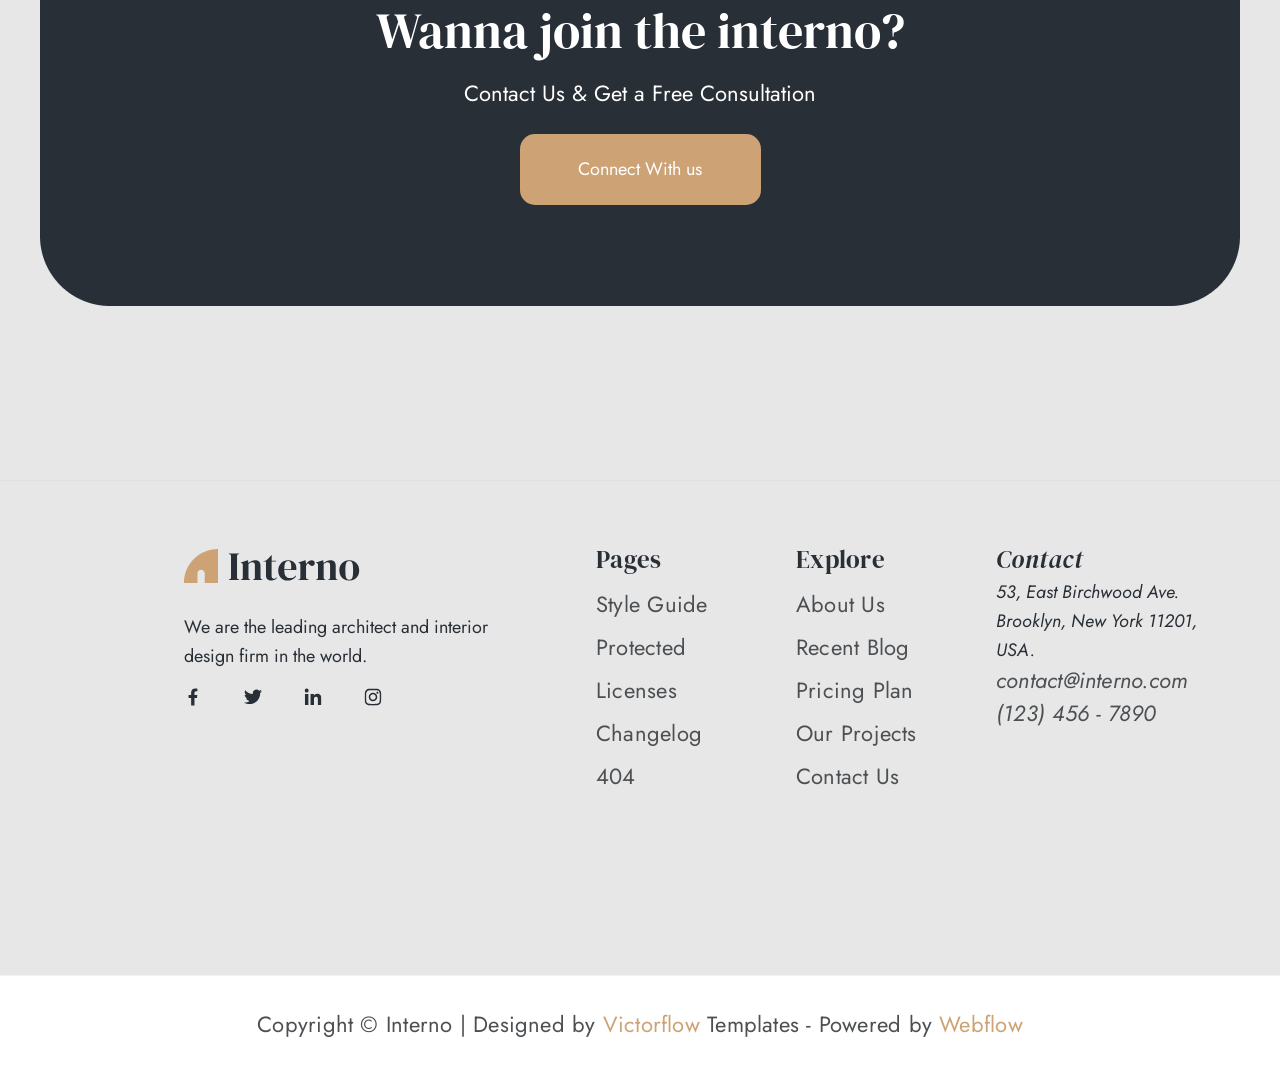
==== commit 8be3f747: "вы" ====
--- a/index.html
+++ b/index.html
@@ -62,7 +62,7 @@
                                 suitable
                                 living or working.
                             </p>
-                            <a class="info-a" href="">View More</a>
+                            <a class="info-a infov" href="">View More</a>
                         </div>
                     </li>
                     <li class="info-li">
--- a/css/style.css
+++ b/css/style.css
@@ -1,5 +1,5 @@
 * {
-  box-sizing: border-box; /* Универсальный сброс */
+  box-sizing: border-box;
 }
 
 body {
@@ -17,6 +17,7 @@
   width: 1200px;
   margin: auto;
   padding: 0px;
+  
 }
 
 .header {
@@ -138,10 +139,11 @@
 
 .info-ul {
   display: flex;
+  padding-top: 75px;
+  padding-bottom: 70px;
 }
 
 .info-li {
-  padding-top: 75px;
 }
 
 .info-box {
@@ -182,6 +184,10 @@
   padding-right: 51px;
 }
 
+.infov {
+  padding-bottom: 70px;
+}
+
 .infoa {
   padding-left: 52px;
   padding-right: 52px;
@@ -269,7 +275,7 @@
   margin-top: 29px;
   width: 532px;
   padding-bottom: 39px;
-  text-align: center;
+  align-items: center;
 }
 
 .call-div {
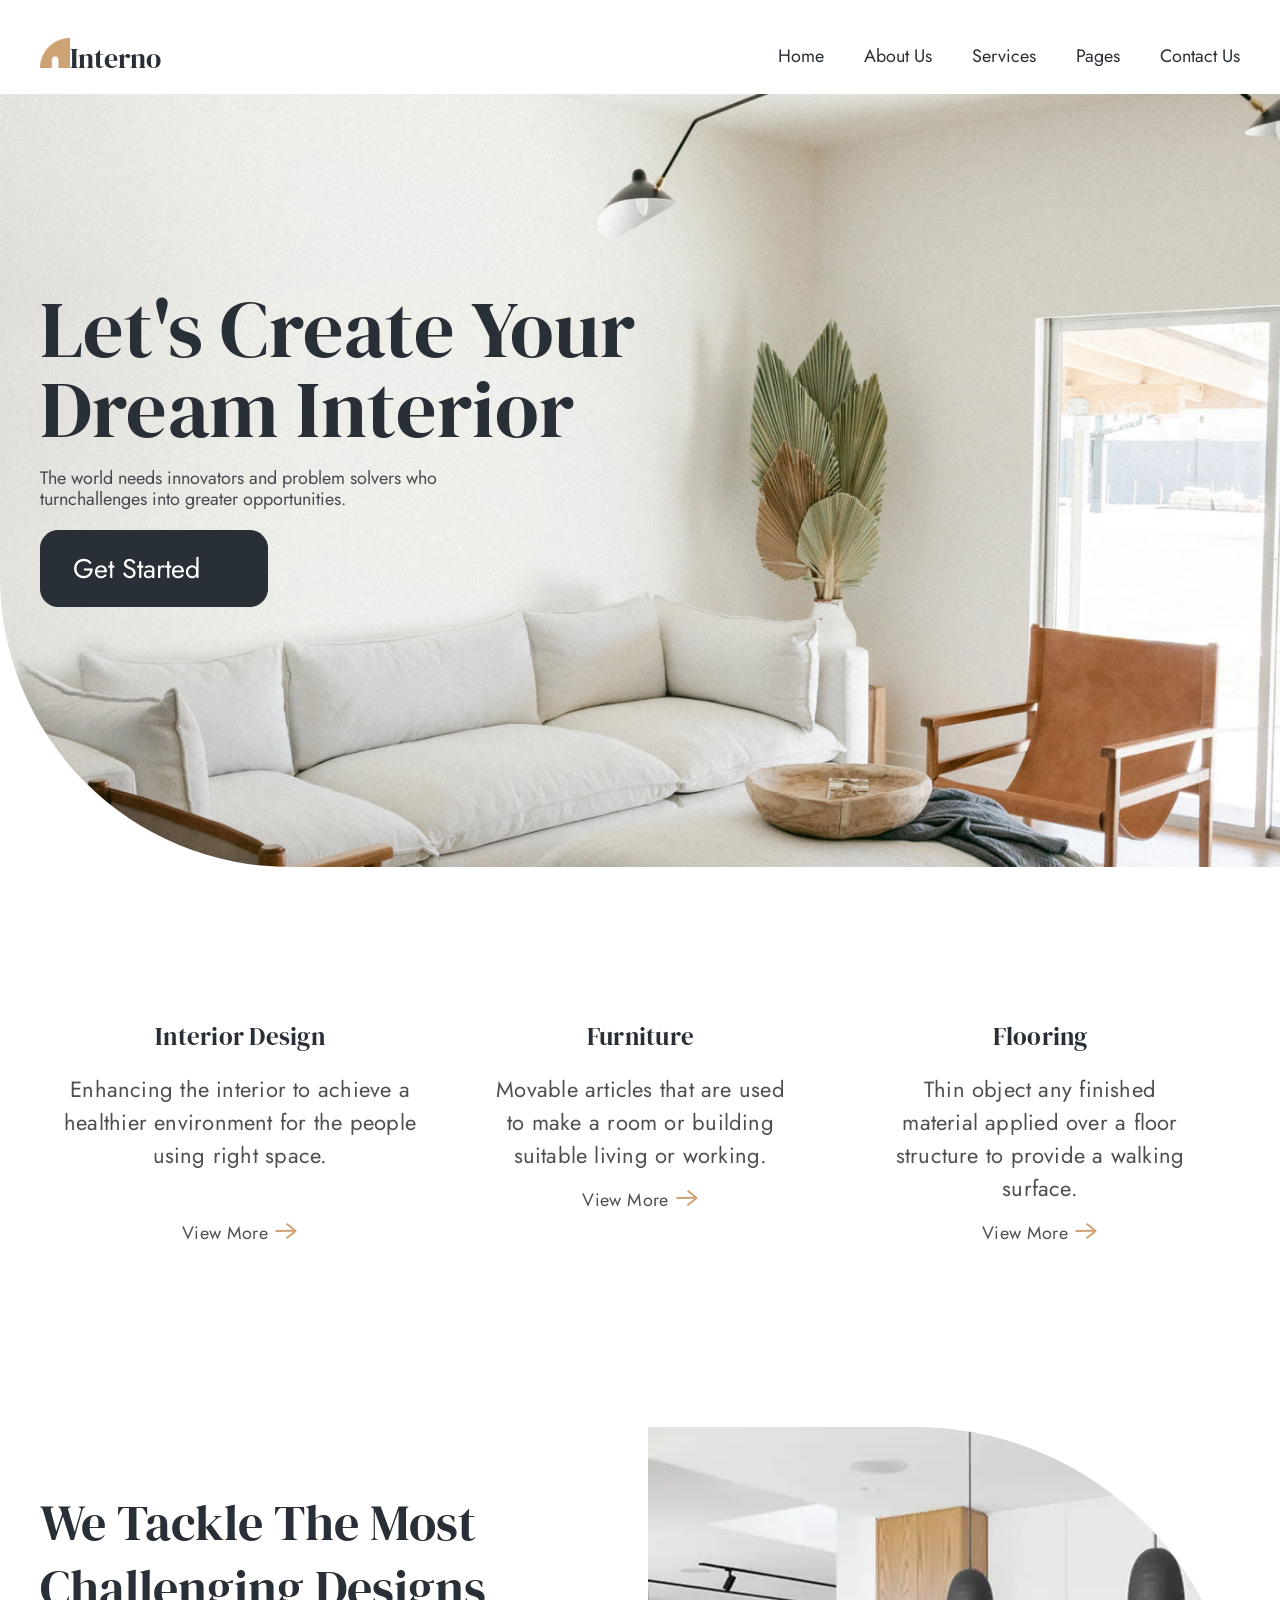
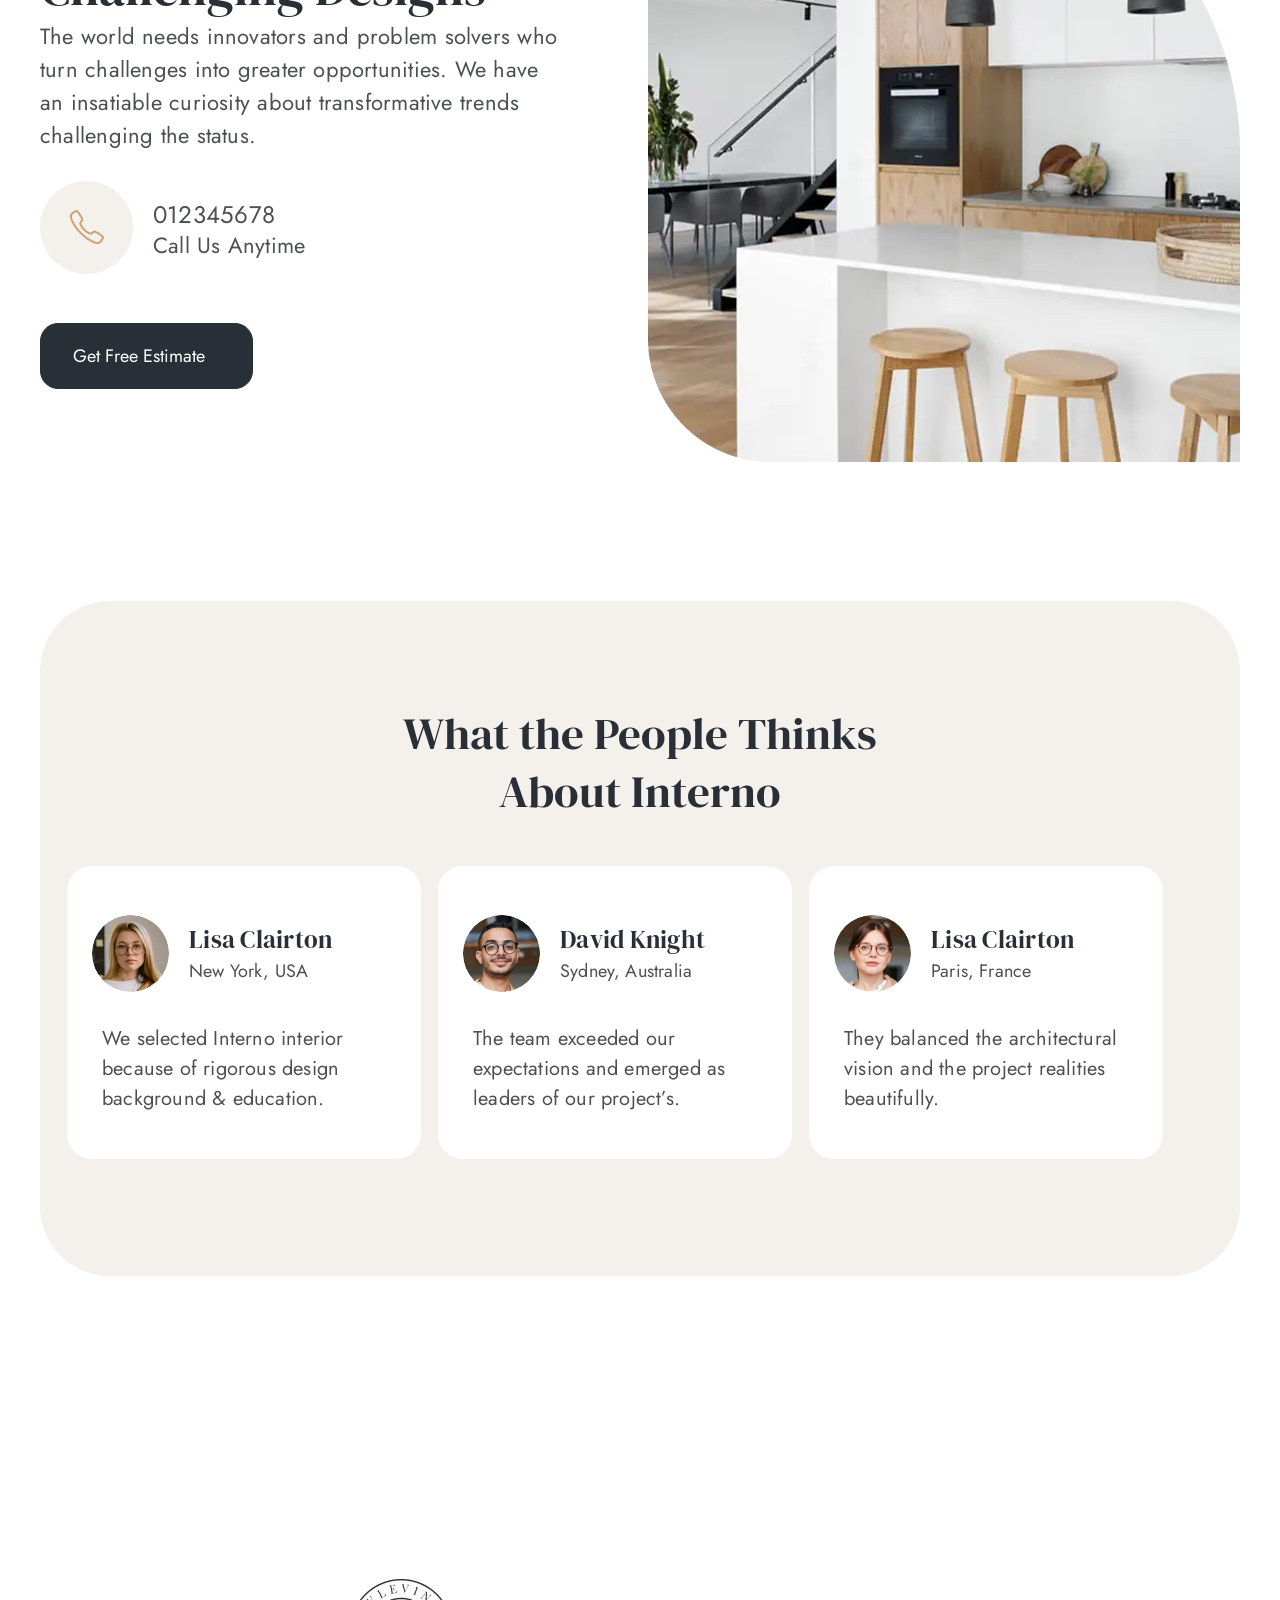
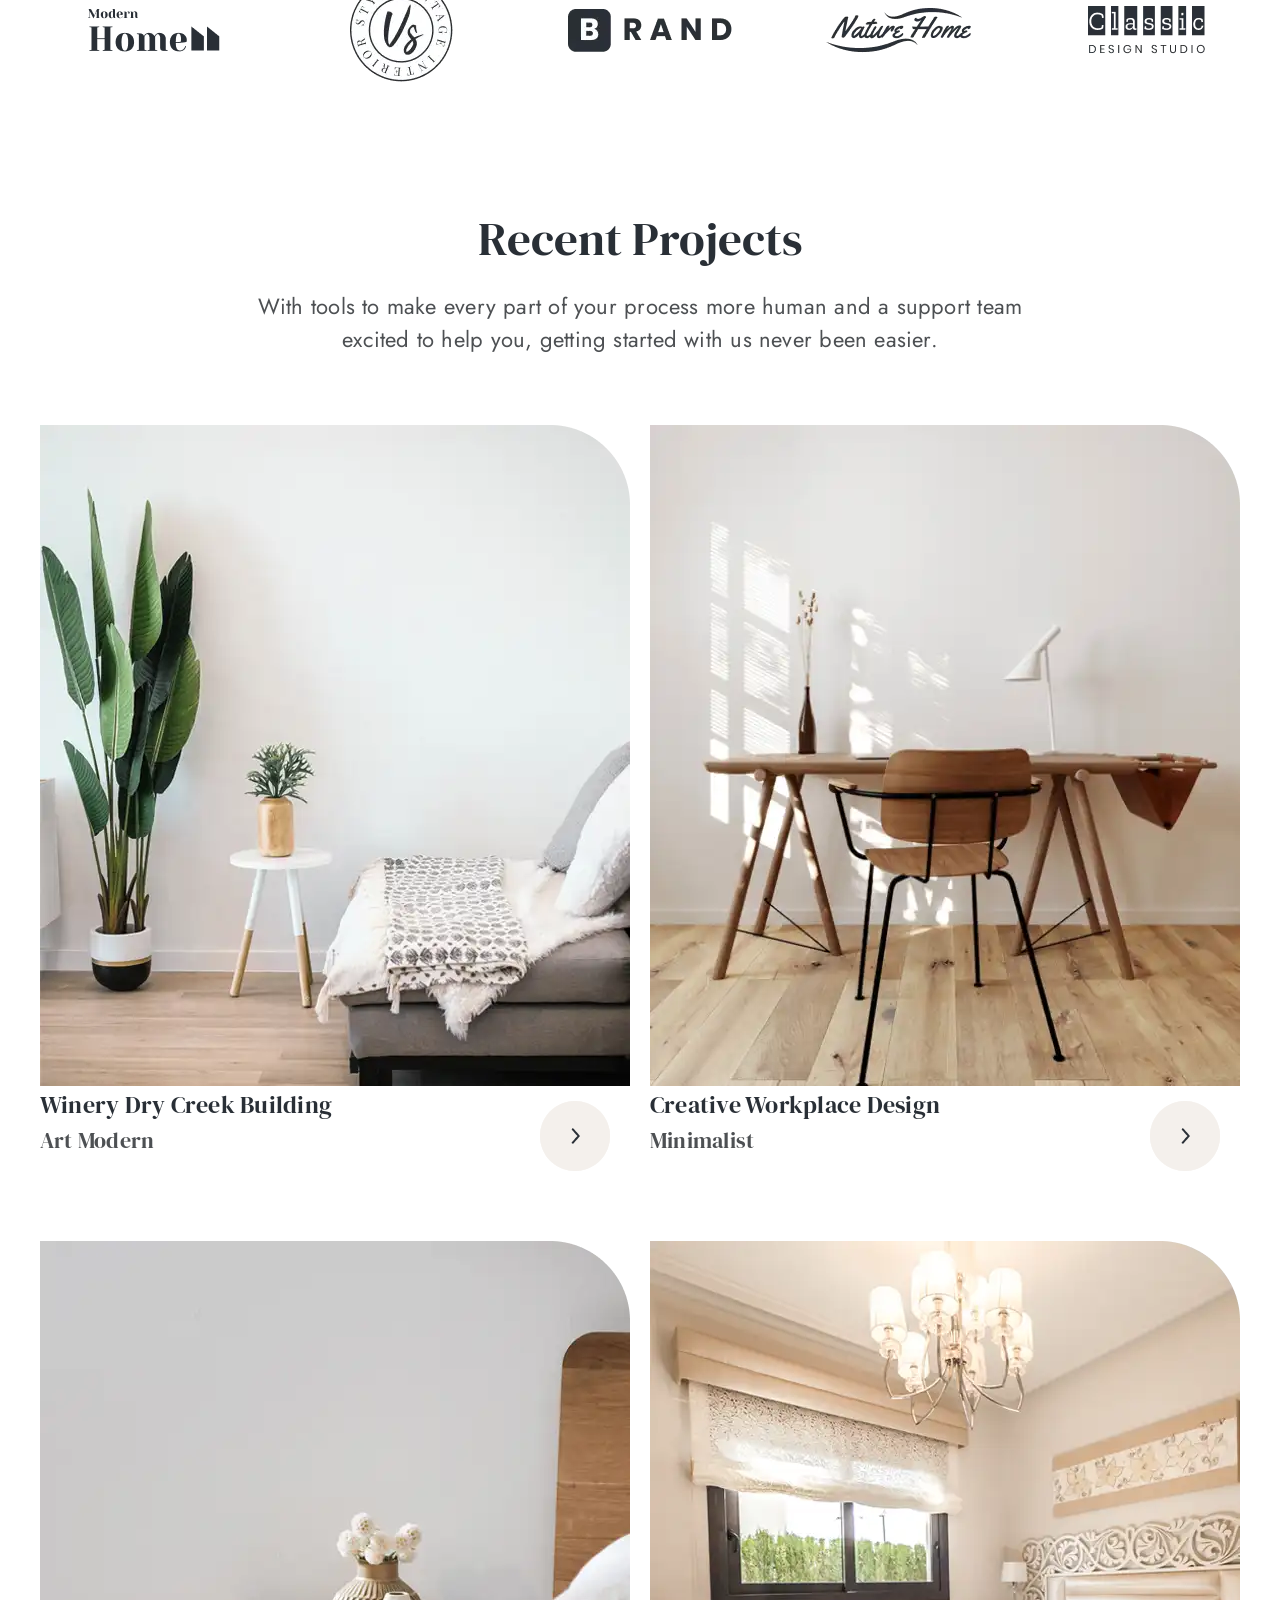
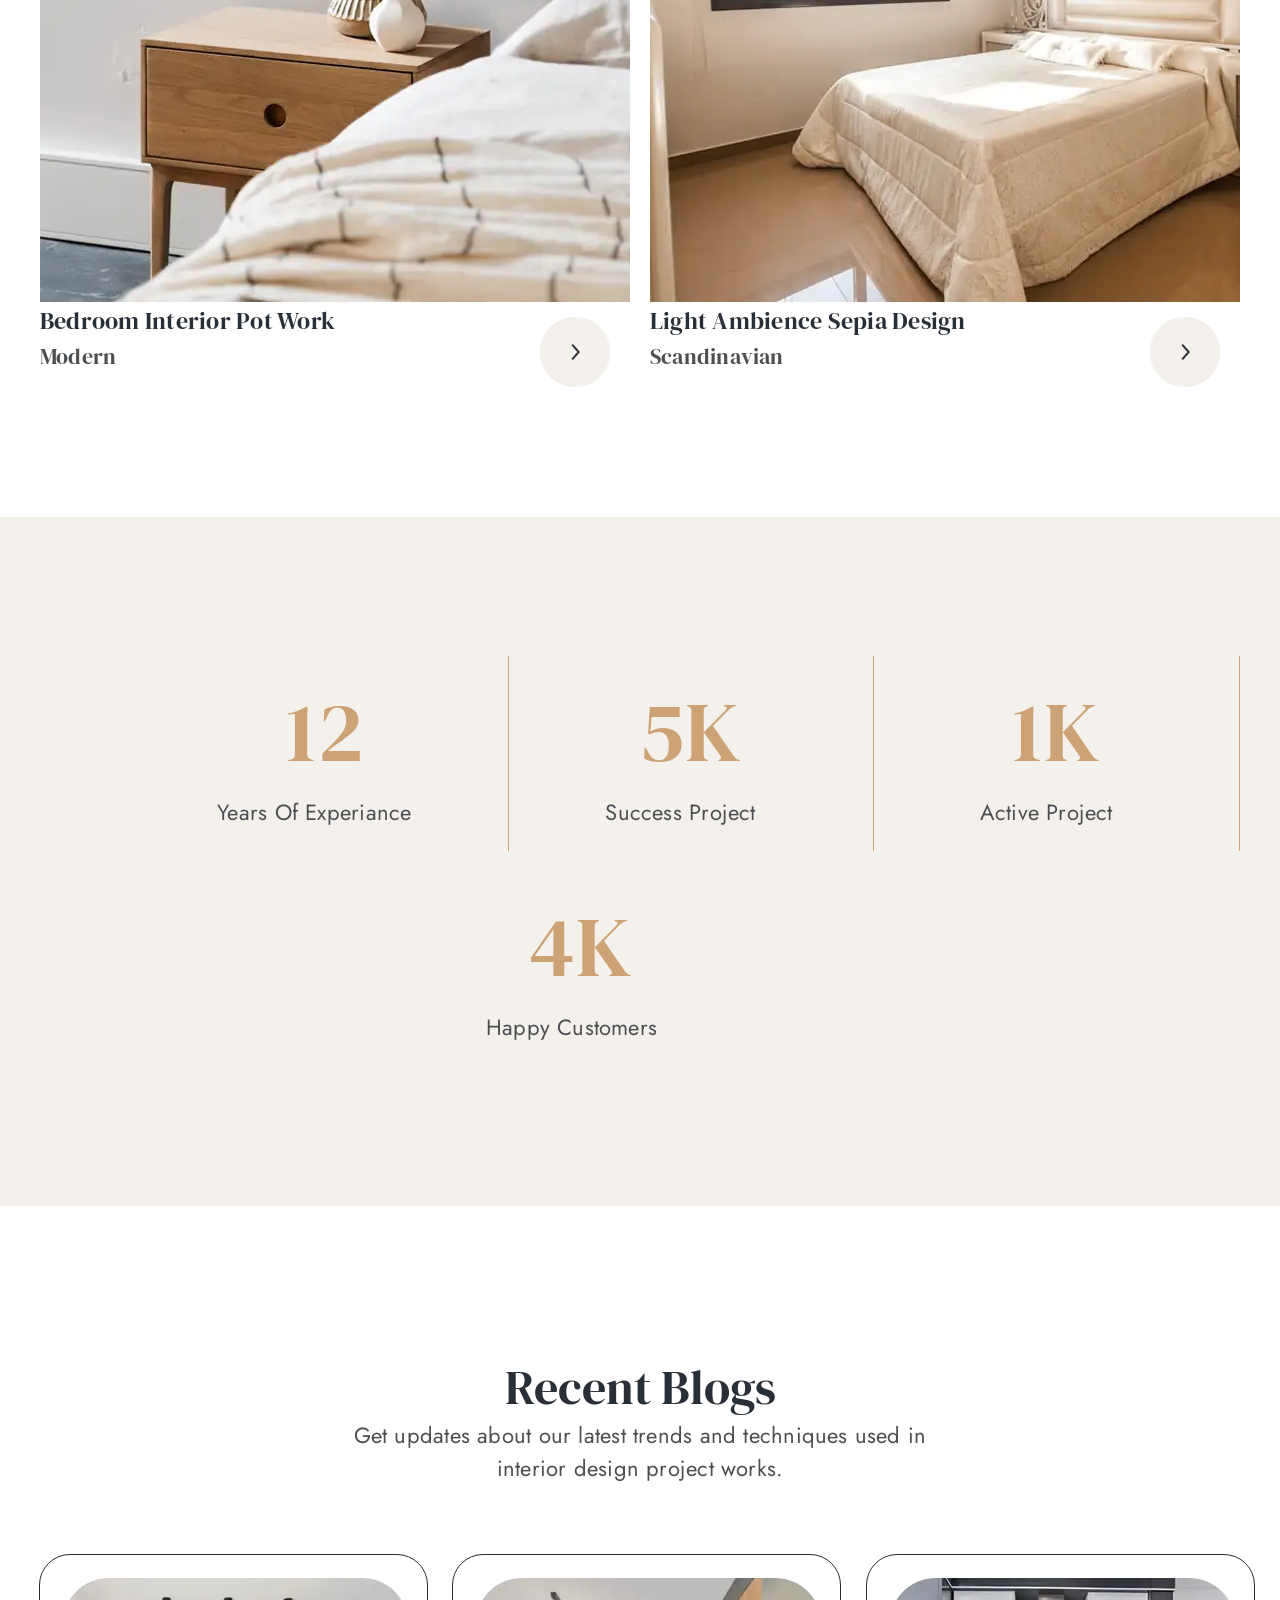
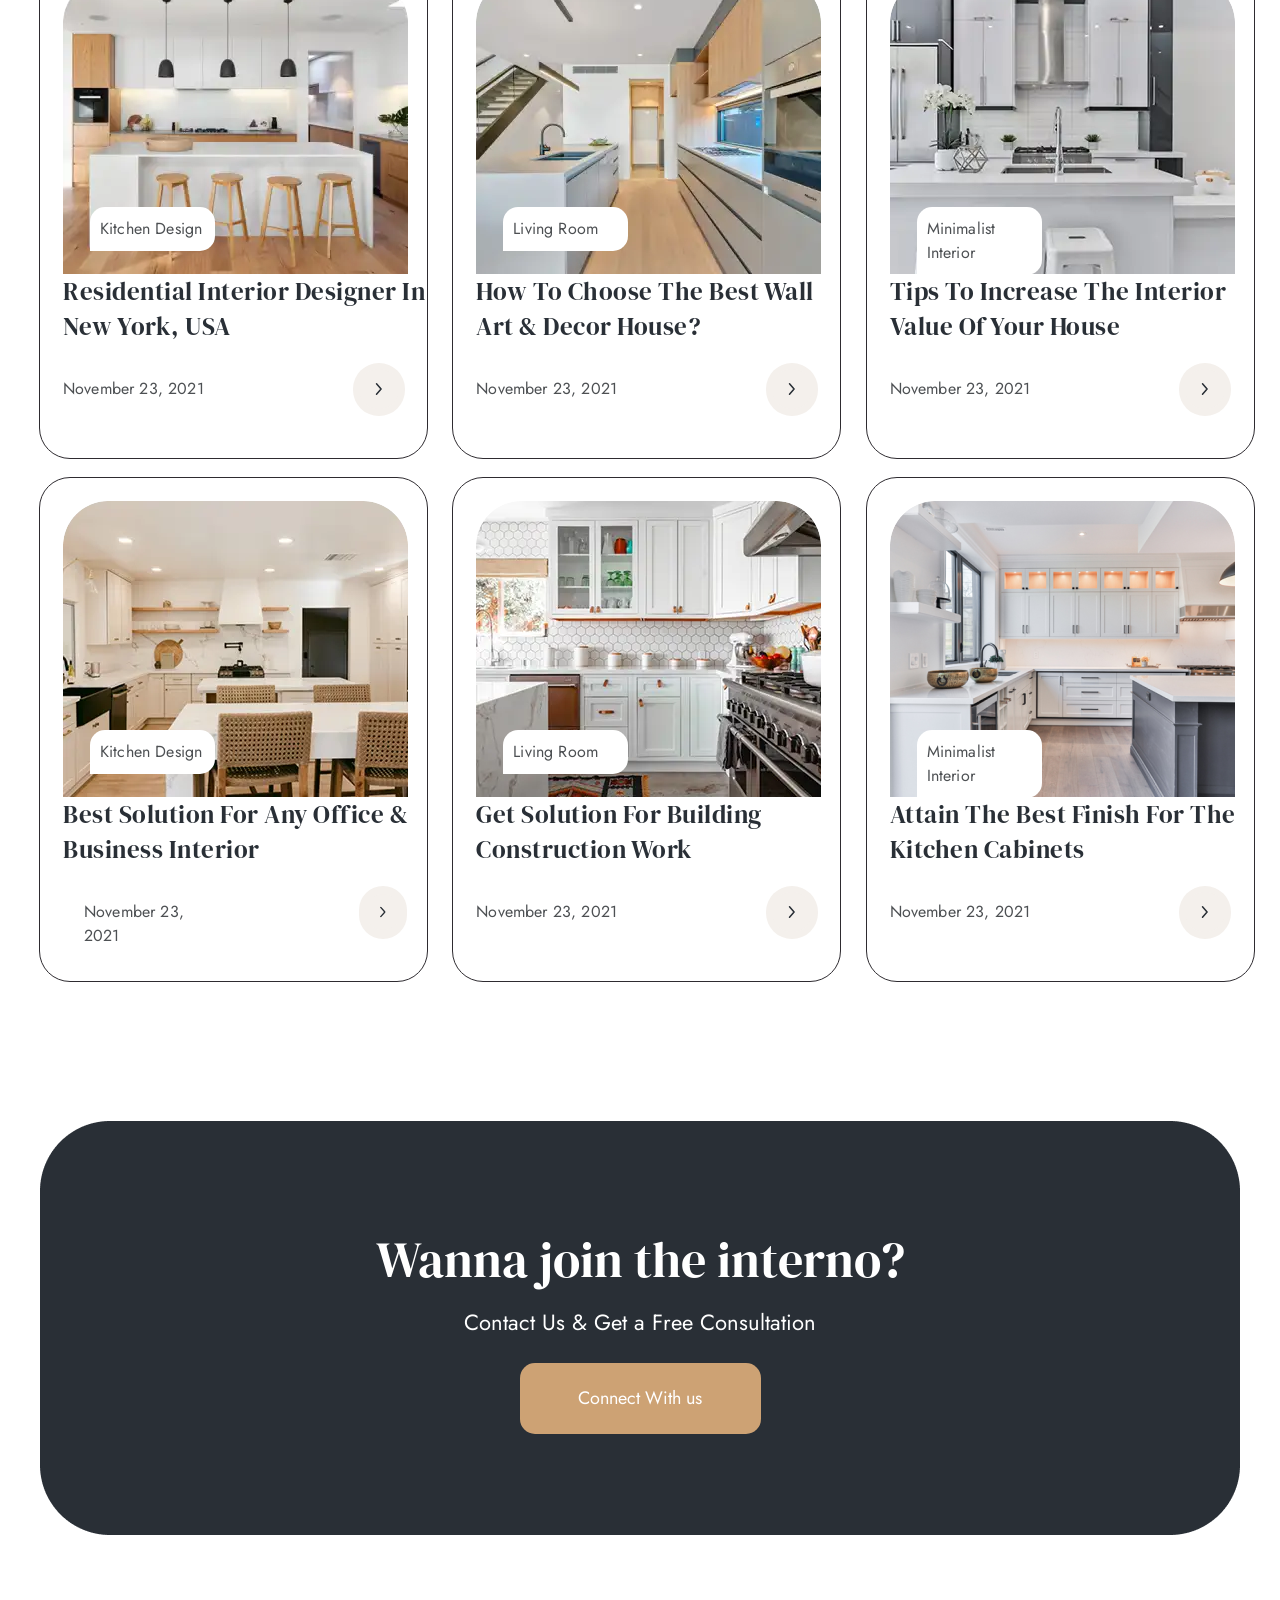
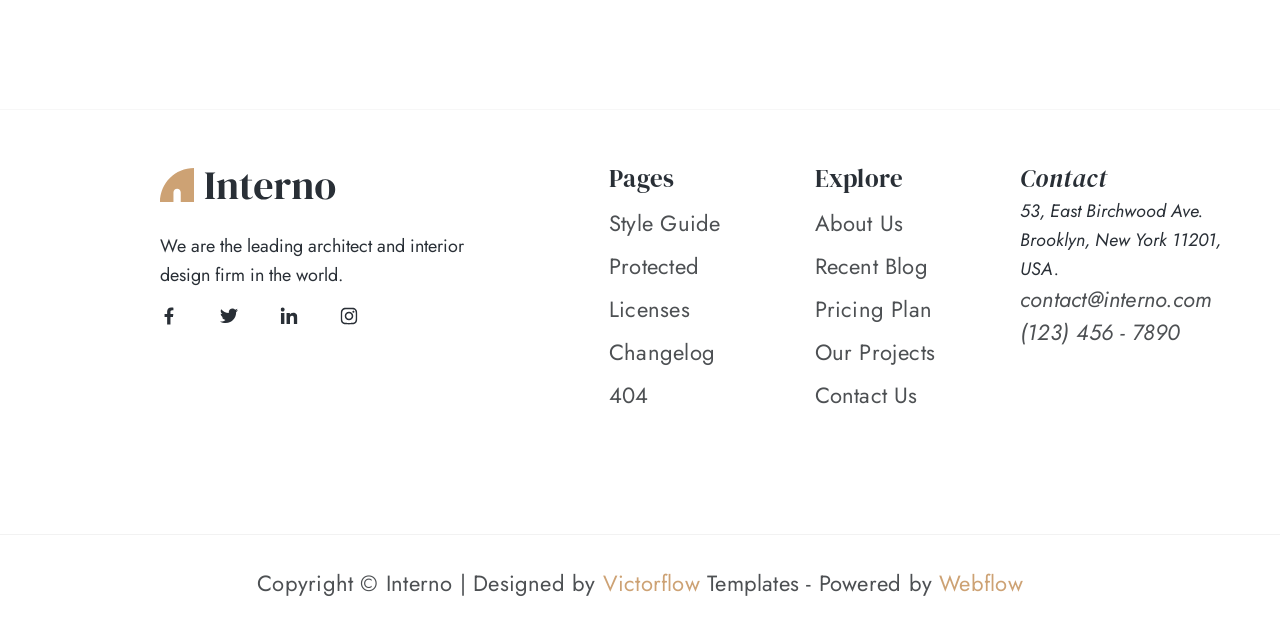
==== commit 7f092da2: "яс" ====
--- a/index.html
+++ b/index.html
@@ -144,13 +144,12 @@
                             </div>
                             <p class="about-pa">They balanced the architectural vision and the project realities
                                 beautifully.</p>
-
                         </li>
                     </ul>
                 </div>
             </div>
         </section>
-        <section class="section gallary">
+        <section class="section gallary-section">
             <div class="container gallary-container">
                 <img class="gallary-img" id="home" src="./fotos/home.webp" alt="home">
                 <img class="gallary-img" id="stylesheet" src="./fotos/stylevintage.webp" alt="stylesheet">
@@ -161,44 +160,45 @@
         </section>
         <section class="section foto-section">
             <div class="container foto-container">
-                <h6 class="foto-h6">Recent Projects</h6>
-                <p class="foto-p">With tools to make every part of your process more human and a support team<br>excited
-                    to help you,
-                    getting started with us never been easier.</p>
-                <ul class="foto-ul">
-                    <li class="foto-li">
-                        <img class="foto-sofa" id="foto-img" src="./fotos/sofa.webp" alt="sofa">
-                        <div class="foto-ele">
-                            <h4 class="foto-h4">Winery Dry Creek Building</h4>
-                            <p class="foto-pe">Art Modern</p>
-                            <a class="foto-a" href=""><img src="./fotos/ste.png" alt=""></a>
-                        </div>
-                    </li>
-                    <li class="foto-li">
-                        <img class="foto-table" src="./fotos/table.webp" alt="table">
-                        <div class="foto-ele">
-                            <h4 class="foto-h4">Creative Workplace Design</h4>
-                            <p class="foto-pe">Minimalist</p>
-                            <a class="foto-a" href=""><img src="./fotos/ste.png" alt=""></a>
-                        </div>
-                    </li>
-                    <li class="foto-li">
-                        <img class="foto-bad" id="foto-bad" src="./fotos/bad.webp" alt="bad">
-                        <div class="foto-ele">
-                            <h4 class="foto-h4">Bedroom Interior Pot Work</h4>
-                            <p class="foto-pe">Modern</p>
-                            <a class="foto-a" href=""><img src="./fotos/ste.png" alt=""></a>
-                        </div>
-                    </li>
-                    <li class="foto-li">
-                        <img class="foto-wind" id="foto-wind" src="./fotos/wind.webp" alt="wind">
-                        <div class="foto-ele">
-                            <h4 class="foto-h4">Light Ambience Sepia Design</h4>
-                            <p class="foto-pe">Scandinavian</p>
-                            <a class="foto-a" href=""><img src="./fotos/ste.png" alt=""></a>
-                        </div>
-                    </li>
-                </ul>
+                <h2 class="foto-h6">Recent Projects</h6>
+                    <p class="foto-p">With tools to make every part of your process more human and a support
+                        team<br>excited
+                        to help you,
+                        getting started with us never been easier.</p>
+                    <ul class="foto-ul">
+                        <li class="foto-li">
+                            <img class="foto-sofa" id="foto-img" src="./fotos/sofa.webp" alt="sofa">
+                            <div class="foto-ele">
+                                <h4 class="foto-h4">Winery Dry Creek Building</h4>
+                                <p class="foto-pe">Art Modern</p>
+                                <a class="foto-a" href=""><img src="./fotos/ste.png" alt=""></a>
+                            </div>
+                        </li>
+                        <li class="foto-li">
+                            <img class="foto-table" src="./fotos/table.webp" alt="table">
+                            <div class="foto-ele">
+                                <h4 class="foto-h4">Creative Workplace Design</h4>
+                                <p class="foto-pe">Minimalist</p>
+                                <a class="foto-a" href=""><img src="./fotos/ste.png" alt=""></a>
+                            </div>
+                        </li>
+                        <li class="foto-li">
+                            <img class="foto-bad" id="foto-bad" src="./fotos/bad.webp" alt="bad">
+                            <div class="foto-ele">
+                                <h4 class="foto-h4">Bedroom Interior Pot Work</h4>
+                                <p class="foto-pe">Modern</p>
+                                <a class="foto-a" href=""><img src="./fotos/ste.png" alt=""></a>
+                            </div>
+                        </li>
+                        <li class="foto-li">
+                            <img class="foto-wind" id="foto-wind" src="./fotos/wind.webp" alt="wind">
+                            <div class="foto-ele">
+                                <h4 class="foto-h4">Light Ambience Sepia Design</h4>
+                                <p class="foto-pe">Scandinavian</p>
+                                <a class="foto-a" href=""><img src="./fotos/ste.png" alt=""></a>
+                            </div>
+                        </li>
+                    </ul>
             </div>
         </section>
         <section class="section years-section">
@@ -300,7 +300,7 @@
         </section>
     </main>
     <footer class="footer">
-        <div class="footer__container">
+        <div class="container footer__container">
             <div class="footer__brand">
                 <a class="footer__logo" href="#" aria-label="Interno home">
 
--- a/css/style.css
+++ b/css/style.css
@@ -6,18 +6,17 @@
   font-family: "Jost", sans-serif;
   font-weight: 400;
   color: #292f36;
-  background-color: #e7e7e7;
+  background-color: #ffffff;
 }
 
 .section {
-  background-color: #e7e7e7;
+  background-color: #ffffff;
 }
 
 .container {
   width: 1200px;
   margin: auto;
   padding: 0px;
-  
 }
 
 .header {
@@ -124,7 +123,7 @@
 }
 
 .info-section {
-  background-color: #e7e7e7;
+  background-color: #ffffff;
   padding-top: 75px;
   padding-bottom: 70px;
 
@@ -397,13 +396,13 @@
 }
 
 .gallary-section {
+  padding-top: 140px;
+  padding-bottom: 100px;
 }
 
 .gallary-container {
   display: flex;
   justify-content: space-between;
-  margin-top: 140px;
-  margin-bottom: 100px;
 }
 
 #home {
@@ -461,11 +460,7 @@
   letter-spacing: 0em;
   text-align: center;
   color: #292f36;
-  padding-top: 13px;
-  padding-bottom: 20px;
-  padding-left: 434px;
-  padding-right: 435px;
-  margin: 0px 0px 0px 0px;
+  margin: 13px 435px 20px 434px;
 }
 
 .foto-p {
@@ -476,7 +471,7 @@
   letter-spacing: 0.01em;
   text-align: center;
   color: #4d5053;
-  padding-bottom: 69px;
+  margin-bottom: 69px;
 }
 
 .foto-img {
@@ -541,6 +536,9 @@
 
 .years-section {
   background-image: url(../fotos/astral.png);
+
+  padding-top: 139px;
+  padding-bottom: 140px;
 }
 
 .years-container {
@@ -559,8 +557,6 @@
   flex: 1;
   width: 288px;
   height: 195px;
-  margin-top: 139px;
-  margin-bottom: 140px;
 }
 
 .years-p {
@@ -614,13 +610,9 @@
 }
 
 .exth-section {
-  background-color: #e7e7e7;
-  padding-top: 12px;
+  background-color: #ffffff;
+  padding-top: 150px;
   padding-bottom: 40px;
-  margin-bottom: 92px;
-  margin-top: 138px;
-  padding-left: 10px;
-  padding-right: 10px;
 }
 
 .exth-container {
@@ -659,10 +651,11 @@
 
 .exth-li {
   border: 2px solid white;
-  background: #e7e7e7;
+  background: #ffffff;
   border-radius: 30px;
   position: relative;
   width: 387px;
+  outline: 1px solid rgb(46, 43, 48);
 }
 
 .exth-img {
@@ -792,14 +785,12 @@
 }
 
 .footer {
-  width: 100%;
-  background-color: #e7e7e7;
+  padding-top: 50px;
+  background-color: #ffffff;
   border-top: 1px solid rgba(0, 0, 0, 0.03);
 }
 
 .footer__container {
-  margin: 0 auto;
-  padding: 60px 5%;
   display: flex;
   gap: 40px;
   align-items: flex-start;
@@ -807,7 +798,6 @@
 }
 
 .footer__brand {
-  flex: 1.6 1 260px;
   width: 393px;
   height: 374px;
   margin-right: 16px;
@@ -819,6 +809,7 @@
   text-decoration: none;
   margin-bottom: 18px;
 }
+
 .footer-p {
   font-family: "Jost", sans-serif;
   font-weight: 400;
@@ -833,6 +824,7 @@
   gap: 12px;
   margin-top: 6px;
 }
+
 .social-link {
   display: inline-flex;
   align-items: center;
@@ -840,6 +832,8 @@
   text-decoration: none;
   margin-right: 30px;
 }
+
+
 .social-link svg {
   display: block;
   width: 18px;
@@ -853,17 +847,20 @@
   align-items: flex-start;
   flex-wrap: wrap;
 }
+
+
 .footer-col {
   flex: 1 1 160px;
   min-width: 160px;
 }
+
+
 .footer-col--contact {
   min-width: 220px;
 }
 
 .footer-h3 {
   font-family: "DM Serif Display", serif;
-
   font-weight: 400;
   font-size: 25px;
   line-height: 150%;
